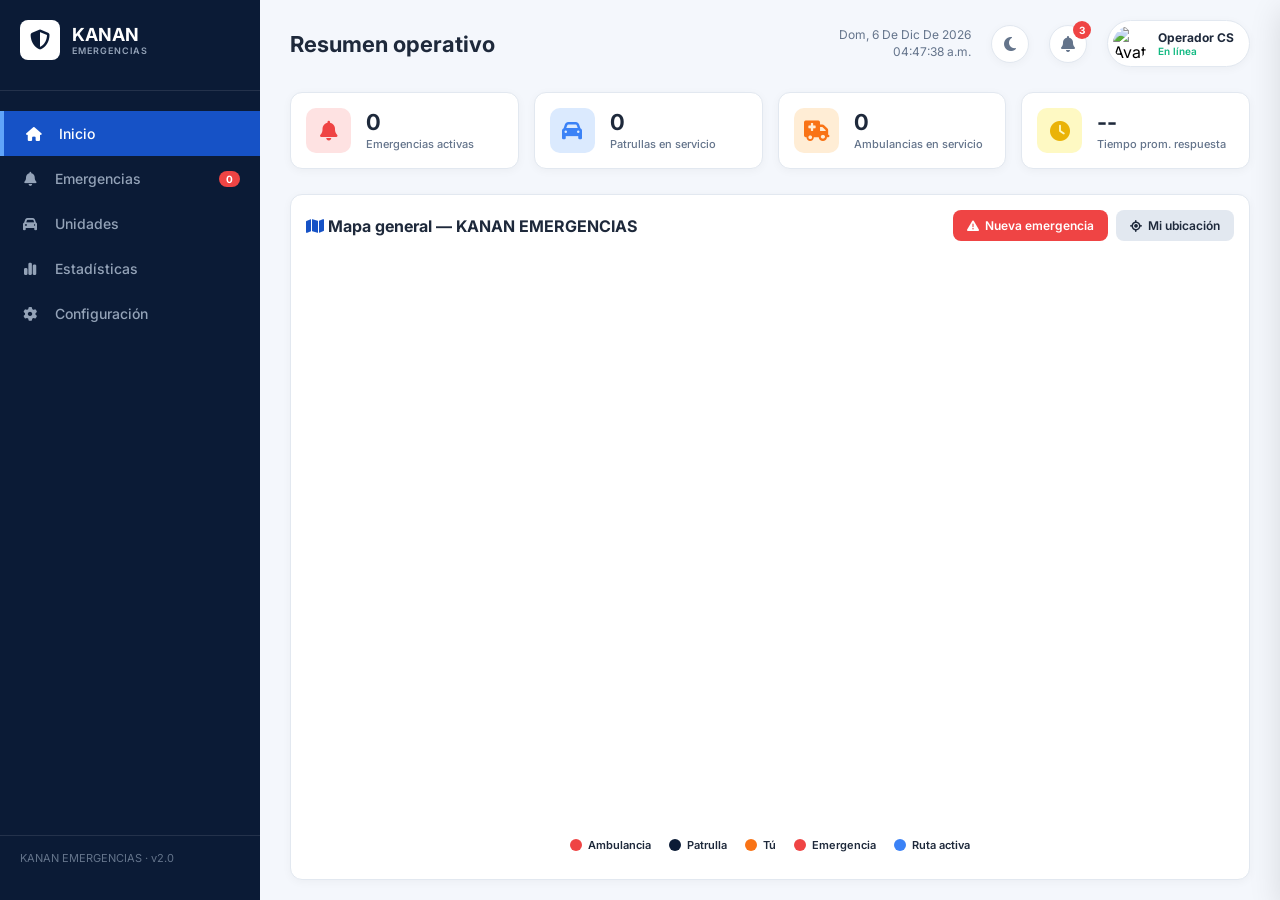
==== admin/index.html @ 8f22b6b5 "update" ====
<!DOCTYPE html>
<html lang="es">
<head>
    <meta charset="UTF-8">
    <meta name="viewport" content="width=device-width, initial-scale=1.0">
    <title>KANAN EMERGENCIAS - Centro de Monitoreo</title>
    
    <link rel="stylesheet" href="https://unpkg.com/leaflet@1.9.4/dist/leaflet.css" />
    <link rel="stylesheet" href="https://cdnjs.cloudflare.com/ajax/libs/font-awesome/6.4.0/css/all.min.css" />
    <link href="https://fonts.googleapis.com/css2?family=Inter:wght@400;500;600;700;800&display=swap" rel="stylesheet">

    <style>
        :root {
            --bg-sidebar: #0B1B36;
            --bg-active: #1652C6;
            --bg-body: #F4F7FC;
            --bg-card: #FFFFFF;
            --bg-input: #FFFFFF;
            --border: #E2E8F0;
            --text-main: #1E293B;
            --text-muted: #64748B;
            --white: #FFFFFF;
            --red: #EF4444;
            --red-light: #FEE2E2;
            --blue: #3B82F6;
            --blue-light: #DBEAFE;
            --orange: #F97316;
            --orange-light: #FFEDD5;
            --yellow: #EAB308;
            --yellow-light: #FEF9C3;
            --green: #10B981;
            --green-light: #D1FAE5;
            --purple: #8B5CF6;
            --purple-light: #EDE9FE;
            --shadow: 0 2px 10px rgba(0,0,0,0.04);
            --shadow-lg: 0 10px 30px rgba(0,0,0,0.12);
        }

        body.dark {
            --bg-sidebar: #060D1F;
            --bg-body: #0F172A;
            --bg-card: #1E293B;
            --bg-input: #0F172A;
            --border: #334155;
            --text-main: #F1F5F9;
            --text-muted: #94A3B8;
            --shadow: 0 2px 10px rgba(0,0,0,0.3);
            --shadow-lg: 0 10px 30px rgba(0,0,0,0.5);
        }

        * { margin: 0; padding: 0; box-sizing: border-box; font-family: 'Inter', sans-serif; }
        body { display: flex; height: 100vh; background-color: var(--bg-body); overflow: hidden; transition: background 0.3s; }

        /* ============ SIDEBAR ============ */
        .sidebar { width: 260px; background-color: var(--bg-sidebar); color: var(--white); display: flex; flex-direction: column; padding: 20px 0; flex-shrink: 0; }
        .logo-container { display: flex; align-items: center; gap: 12px; padding: 0 20px 30px 20px; border-bottom: 1px solid rgba(255,255,255,0.1); }
        .logo-icon { background-color: var(--white); color: var(--bg-sidebar); width: 40px; height: 40px; border-radius: 8px; display: flex; align-items: center; justify-content: center; font-size: 20px; }
        .logo-text h1 { font-size: 18px; font-weight: 700; line-height: 1.2; }
        .logo-text p { font-size: 9px; color: #94A3B8; letter-spacing: 1px; font-weight: 600; }
        .nav-menu { list-style: none; margin-top: 20px; flex-grow: 1; }
        .nav-menu li { padding: 14px 20px; display: flex; align-items: center; gap: 15px; cursor: pointer; color: #94A3B8; font-weight: 500; font-size: 14px; transition: all 0.2s; position: relative; }
        .nav-menu li:hover { background-color: rgba(255,255,255,0.05); color: var(--white); }
        .nav-menu li.active { background-color: var(--bg-active); color: var(--white); border-left: 4px solid #60A5FA; }
        .nav-menu li i { width: 20px; text-align: center; }
        .nav-menu li .nav-badge { margin-left: auto; background: var(--red); color: white; font-size: 10px; font-weight: 700; padding: 2px 7px; border-radius: 10px; }
        .sidebar-footer { padding: 15px 20px; border-top: 1px solid rgba(255,255,255,0.1); font-size: 11px; color: #64748B; }

        /* ============ MAIN ============ */
        .main-content { flex-grow: 1; display: flex; flex-direction: column; padding: 20px 30px; overflow-y: auto; }
        .view { display: none; flex-direction: column; flex-grow: 1; animation: fadeIn 0.3s ease; }
        .view.active { display: flex; }
        @keyframes fadeIn { from { opacity: 0; transform: translateY(8px); } to { opacity: 1; transform: translateY(0); } }

        .header { display: flex; justify-content: space-between; align-items: center; margin-bottom: 25px; }
        .header-title h2 { font-size: 22px; color: var(--text-main); font-weight: 700; }
        .header-info { display: flex; align-items: center; gap: 20px; }
        .date-time { text-align: right; font-size: 12px; color: var(--text-muted); line-height: 1.4; }
        .date-time p:first-child { text-transform: capitalize; }

        .icon-btn { position: relative; width: 38px; height: 38px; background: var(--bg-card); border: 1px solid var(--border); border-radius: 50%; display: flex; align-items: center; justify-content: center; color: var(--text-muted); box-shadow: var(--shadow); cursor: pointer; transition: all 0.2s; }
        .icon-btn:hover { transform: translateY(-2px); color: var(--bg-active); }
        .icon-btn .badge { position: absolute; top: -5px; right: -5px; background: var(--red); color: white; font-size: 10px; font-weight: bold; width: 18px; height: 18px; border-radius: 50%; display: flex; align-items: center; justify-content: center; animation: pulse 2s infinite; }
        @keyframes pulse { 0%,100% { transform: scale(1); } 50% { transform: scale(1.15); } }

        .user-profile { display: flex; align-items: center; gap: 10px; background: var(--bg-card); padding: 5px 15px 5px 5px; border-radius: 30px; box-shadow: var(--shadow); cursor: pointer; border: 1px solid var(--border); }
        .user-profile img { width: 35px; height: 35px; border-radius: 50%; object-fit: cover; }
        .user-info p:first-child { font-size: 12px; font-weight: 700; color: var(--text-main); }
        .user-info p:last-child { font-size: 10px; color: var(--green); font-weight: 600; }

        /* ============ STATS ============ */
        .stats-container { display: grid; grid-template-columns: repeat(4, 1fr); gap: 15px; margin-bottom: 25px; }
        .stat-card { background: var(--bg-card); border: 1px solid var(--border); border-radius: 12px; padding: 15px; display: flex; align-items: center; gap: 15px; box-shadow: var(--shadow); transition: transform 0.2s; }
        .stat-card:hover { transform: translateY(-3px); }
        .stat-icon { width: 45px; height: 45px; border-radius: 10px; display: flex; align-items: center; justify-content: center; font-size: 20px; flex-shrink: 0; }
        .stat-info h3 { font-size: 22px; font-weight: 700; color: var(--text-main); line-height: 1; margin-bottom: 4px; }
        .stat-info p { font-size: 11px; color: var(--text-muted); font-weight: 500; }
        .card-red .stat-icon { background: var(--red-light); color: var(--red); }
        .card-blue .stat-icon { background: var(--blue-light); color: var(--blue); }
        .card-orange .stat-icon { background: var(--orange-light); color: var(--orange); }
        .card-yellow .stat-icon { background: var(--yellow-light); color: var(--yellow); }

        /* ============ MAP ============ */
        .map-section { background: var(--bg-card); border: 1px solid var(--border); border-radius: 12px; padding: 15px; box-shadow: var(--shadow); display: flex; flex-direction: column; flex-grow: 1; min-height: 400px; }
        .map-header { display: flex; justify-content: space-between; align-items: center; margin-bottom: 15px; gap: 10px; flex-wrap: wrap; }
        .map-header h3 { font-size: 16px; color: var(--text-main); }
        .map-actions { display: flex; gap: 8px; flex-wrap: wrap; }

        .btn { background: var(--bg-active); color: white; border: none; padding: 8px 14px; border-radius: 8px; cursor: pointer; font-size: 12px; font-weight: 600; display: inline-flex; align-items: center; gap: 6px; transition: all 0.2s; font-family: inherit; }
        .btn:hover { background: #0F3FA0; transform: translateY(-1px); }
        .btn:disabled { opacity: 0.6; cursor: wait; }
        .btn-danger { background: var(--red); }
        .btn-danger:hover { background: #B91C1C; }
        .btn-secondary { background: var(--border); color: var(--text-main); }
        .btn-secondary:hover { background: #CBD5E1; }
        .btn-success { background: var(--green); }
        .btn-success:hover { background: #059669; }

        #map { width: 100%; height: 100%; border-radius: 8px; flex-grow: 1; z-index: 1; min-height: 350px; }
        
        .map-legend { display: flex; justify-content: center; gap: 18px; margin-top: 12px; flex-wrap: wrap; }
        .legend-item { display: flex; align-items: center; gap: 6px; font-size: 11px; font-weight: 600; color: var(--text-main); }
        .legend-dot { width: 12px; height: 12px; border-radius: 50%; display: inline-block; }

        .custom-marker-wrapper { background: transparent !important; border: none !important; }
        .custom-marker { display: flex; align-items: center; justify-content: center; color: white; font-weight: bold; font-size: 12px; border-radius: 6px; box-shadow: 0 2px 5px rgba(0,0,0,0.3); position: relative; transition: transform 0.15s; }
        .marker-patrol { background-color: var(--bg-sidebar); width: 35px; height: 25px; }
        .marker-ambulance { background-color: var(--red); width: 35px; height: 25px; }
        .marker-location { background-color: var(--orange); width: 30px; height: 30px; border-radius: 50%; border: 2px solid white; font-size: 14px; }
        .marker-emergency { background-color: var(--red); width: 34px; height: 34px; border-radius: 50%; border: 3px solid white; font-size: 14px; animation: emergencyPulse 1.5s infinite; }
        @keyframes emergencyPulse {
            0%,100% { box-shadow: 0 0 0 0 rgba(239,68,68,0.7); }
            50% { box-shadow: 0 0 0 12px rgba(239,68,68,0); }
        }
        .marker-label { position: absolute; bottom: -18px; left: 50%; transform: translateX(-50%); color: white; font-size: 10px; font-weight: 700; white-space: nowrap; text-shadow: 0 1px 3px rgba(0,0,0,0.8); background: rgba(0,0,0,0.5); padding: 1px 5px; border-radius: 3px; pointer-events: none; }

        .units-status { margin-top: 12px; display: flex; gap: 8px; flex-wrap: wrap; }
        .unit-chip { background: var(--bg-body); border: 1px solid var(--border); padding: 5px 10px; border-radius: 20px; font-size: 11px; font-weight: 600; color: var(--text-main); display: flex; align-items: center; gap: 6px; cursor: pointer; transition: all 0.2s; }
        .unit-chip:hover { border-color: var(--bg-active); }
        .unit-chip.active { background: var(--blue-light); border-color: var(--blue); }
        .unit-chip .dot { width: 8px; height: 8px; border-radius: 50%; }
        .unit-chip.patrol .dot { background: var(--bg-sidebar); }
        .unit-chip.ambulance .dot { background: var(--red); }

        /* ============ PANELS ============ */
        .unidades-container { display: flex; flex-direction: column; gap: 18px; flex-grow: 1; }
        .panel-card { background: var(--bg-card); border: 1px solid var(--border); border-radius: 12px; padding: 20px; box-shadow: var(--shadow); }
        .panel-card h3 { font-size: 16px; color: var(--text-main); margin-bottom: 5px; display: flex; align-items: center; gap: 8px; }
        .panel-card .subtitle { font-size: 12px; color: var(--text-muted); margin-bottom: 18px; }

        .form-row { display: flex; gap: 10px; flex-wrap: wrap; align-items: center; }
        .input, .select {
            padding: 10px 14px; border: 1px solid var(--border); border-radius: 8px;
            font-size: 13px; font-family: 'Inter', sans-serif;
            background: var(--bg-input); color: var(--text-main); outline: none; transition: all 0.2s;
        }
        .input:focus, .select:focus { border-color: var(--bg-active); box-shadow: 0 0 0 3px rgba(22,82,198,0.15); }
        .input { min-width: 140px; }

        /* Filters */
        .filters { display: flex; gap: 8px; flex-wrap: wrap; margin-bottom: 15px; }
        .filter-chip { padding: 6px 14px; border-radius: 20px; border: 1px solid var(--border); background: var(--bg-input); color: var(--text-muted); font-size: 12px; font-weight: 600; cursor: pointer; transition: all 0.2s; }
        .filter-chip:hover { border-color: var(--bg-active); color: var(--bg-active); }
        .filter-chip.active { background: var(--bg-active); color: white; border-color: var(--bg-active); }

        /* Units Grid */
        .units-grid { display: grid; grid-template-columns: repeat(auto-fill, minmax(240px, 1fr)); gap: 12px; }
        .unit-card {
            background: var(--bg-body); border: 1px solid var(--border); border-radius: 10px;
            padding: 14px; display: flex; align-items: center; gap: 12px;
            transition: all 0.2s; cursor: pointer;
        }
        .unit-card:hover { border-color: var(--bg-active); transform: translateY(-2px); box-shadow: var(--shadow); }
        .unit-card.temporal { background: var(--yellow-light); border-color: var(--yellow); }
        body.dark .unit-card.temporal { background: rgba(234,179,8,0.15); }
        .unit-card .unit-icon { width: 42px; height: 42px; border-radius: 10px; display: flex; align-items: center; justify-content: center; font-size: 18px; color: white; flex-shrink: 0; }
        .unit-card.patrol .unit-icon { background: var(--bg-sidebar); }
        .unit-card.ambulance .unit-icon { background: var(--red); }
        .unit-card .unit-details { flex-grow: 1; min-width: 0; }
        .unit-card .unit-id { font-size: 14px; font-weight: 700; color: var(--text-main); display: flex; align-items: center; gap: 6px; }
        .unit-card .badge-temp { background: var(--orange); color: white; font-size: 9px; padding: 1px 6px; border-radius: 8px; font-weight: 700; text-transform: uppercase; }
        .unit-card .unit-status { font-size: 11px; color: var(--text-muted); margin-top: 2px; display: flex; align-items: center; gap: 5px; }
        .status-dot { width: 7px; height: 7px; border-radius: 50%; display: inline-block; }
        .status-dot.en_camino { background: var(--blue); animation: pulse 1.5s infinite; }
        .status-dot.llegado { background: var(--green); }
        .status-dot.buscando { background: var(--yellow); }
        .status-dot.error { background: var(--red); }
        .status-dot.asignado { background: var(--purple); animation: pulse 1.5s infinite; }

        .unit-card .btn-delete { background: none; border: none; color: var(--red); cursor: pointer; font-size: 14px; padding: 6px; border-radius: 6px; }
        .unit-card .btn-delete:hover { background: var(--red-light); }

        /* Emergencies */
        .emergency-grid { display: grid; grid-template-columns: repeat(auto-fill, minmax(300px, 1fr)); gap: 12px; }
        .emergency-card {
            background: var(--bg-body); border: 1px solid var(--border); border-left: 4px solid var(--red);
            border-radius: 10px; padding: 15px; transition: all 0.2s;
        }
        .emergency-card.pendiente { border-left-color: var(--yellow); }
        .emergency-card.en_atencion { border-left-color: var(--blue); }
        .emergency-card.resuelta { border-left-color: var(--green); opacity: 0.7; }
        .emergency-card:hover { transform: translateX(3px); box-shadow: var(--shadow); }
        .emergency-header { display: flex; justify-content: space-between; align-items: flex-start; margin-bottom: 10px; }
        .emergency-title { font-size: 14px; font-weight: 700; color: var(--text-main); display: flex; align-items: center; gap: 6px; }
        .emergency-priority { font-size: 10px; padding: 2px 8px; border-radius: 10px; font-weight: 700; text-transform: uppercase; }
        .priority-alta { background: var(--red-light); color: var(--red); }
        .priority-media { background: var(--orange-light); color: var(--orange); }
        .priority-baja { background: var(--green-light); color: var(--green); }
        .emergency-meta { font-size: 11px; color: var(--text-muted); display: flex; flex-direction: column; gap: 4px; }
        .emergency-meta i { width: 14px; }
        .emergency-actions { display: flex; gap: 6px; margin-top: 10px; }
        .emergency-actions .btn { padding: 5px 10px; font-size: 11px; }

        /* Charts */
        .charts-grid { display: grid; grid-template-columns: repeat(auto-fit, minmax(320px, 1fr)); gap: 18px; }
        .chart-card { background: var(--bg-card); border: 1px solid var(--border); border-radius: 12px; padding: 20px; box-shadow: var(--shadow); }
        .chart-card h3 { font-size: 14px; color: var(--text-main); margin-bottom: 15px; display: flex; align-items: center; gap: 8px; }
        .chart-card canvas { max-height: 260px; }

        /* Modal */
        .modal-overlay {
            position: fixed; inset: 0; background: rgba(0,0,0,0.6); backdrop-filter: blur(4px);
            display: none; align-items: center; justify-content: center; z-index: 9999;
            animation: fadeIn 0.2s ease;
        }
        .modal-overlay.active { display: flex; }
        .modal {
            background: var(--bg-card); border-radius: 16px; padding: 25px; width: 440px; max-width: 90vw;
            box-shadow: var(--shadow-lg); border: 1px solid var(--border);
            animation: slideUp 0.3s ease;
        }
        @keyframes slideUp { from { opacity: 0; transform: translateY(20px); } to { opacity: 1; transform: translateY(0); } }
        .modal h3 { font-size: 18px; color: var(--text-main); margin-bottom: 5px; }
        .modal .subtitle { font-size: 12px; color: var(--text-muted); margin-bottom: 18px; }
        .modal-field { margin-bottom: 14px; }
        .modal-field label { display: block; font-size: 12px; font-weight: 600; color: var(--text-main); margin-bottom: 6px; }
        .modal-field .input, .modal-field .select { width: 100%; }
        .modal-actions { display: flex; gap: 10px; justify-content: flex-end; margin-top: 20px; }

        /* Side Detail Panel */
        .detail-panel {
            position: fixed; top: 0; right: 0; bottom: 0; width: 360px;
            background: var(--bg-card); border-left: 1px solid var(--border);
            box-shadow: var(--shadow-lg); z-index: 9998;
            transform: translateX(100%); transition: transform 0.3s ease;
            display: flex; flex-direction: column;
        }
        .detail-panel.active { transform: translateX(0); }
        .detail-header { padding: 20px; border-bottom: 1px solid var(--border); display: flex; justify-content: space-between; align-items: center; }
        .detail-header h3 { font-size: 16px; color: var(--text-main); }
        .detail-close { background: none; border: none; font-size: 20px; cursor: pointer; color: var(--text-muted); padding: 5px; border-radius: 6px; }
        .detail-close:hover { background: var(--bg-body); }
        .detail-body { padding: 20px; overflow-y: auto; flex-grow: 1; }
        .detail-row { display: flex; justify-content: space-between; padding: 12px 0; border-bottom: 1px solid var(--border); font-size: 13px; }
        .detail-row .label { color: var(--text-muted); font-weight: 500; }
        .detail-row .value { color: var(--text-main); font-weight: 700; }

        /* Toasts */
        .toast-container { position: fixed; top: 20px; right: 20px; z-index: 10000; display: flex; flex-direction: column; gap: 10px; }
        .toast {
            background: var(--bg-card); border: 1px solid var(--border); border-left: 4px solid var(--blue);
            border-radius: 10px; padding: 14px 18px; box-shadow: var(--shadow-lg);
            min-width: 280px; display: flex; align-items: center; gap: 12px;
            animation: slideInRight 0.3s ease;
        }
        @keyframes slideInRight { from { opacity: 0; transform: translateX(50px); } to { opacity: 1; transform: translateX(0); } }
        .toast.success { border-left-color: var(--green); }
        .toast.error { border-left-color: var(--red); }
        .toast.warning { border-left-color: var(--orange); }
        .toast i { font-size: 18px; }
        .toast.success i { color: var(--green); }
        .toast.error i { color: var(--red); }
        .toast.warning i { color: var(--orange); }
        .toast.info i { color: var(--blue); }
        .toast-content { flex-grow: 1; }
        .toast-title { font-size: 13px; font-weight: 700; color: var(--text-main); }
        .toast-msg { font-size: 11px; color: var(--text-muted); margin-top: 2px; }

        .empty-state { text-align: center; padding: 30px; color: var(--text-muted); font-size: 13px; }
        .empty-state i { font-size: 32px; margin-bottom: 10px; opacity: 0.5; display: block; }

        /* Scrollbar */
        ::-webkit-scrollbar { width: 8px; height: 8px; }
        ::-webkit-scrollbar-track { background: transparent; }
        ::-webkit-scrollbar-thumb { background: var(--border); border-radius: 4px; }
        ::-webkit-scrollbar-thumb:hover { background: var(--text-muted); }

        /* Responsive */
        @media (max-width: 900px) {
            .stats-container { grid-template-columns: repeat(2, 1fr); }
            .sidebar { width: 70px; }
            .logo-text, .nav-menu li span, .sidebar-footer { display: none; }
            .nav-menu li { justify-content: center; padding: 14px; }
            .detail-panel { width: 100%; }
        }
    </style>
</head>
<body>

    <aside class="sidebar">
        <div class="logo-container">
            <div class="logo-icon"><i class="fa-solid fa-shield-halved"></i></div>
            <div class="logo-text">
                <h1>KANAN</h1>
                <p>EMERGENCIAS</p>
            </div>
        </div>
        <ul class="nav-menu">
            <li class="active" data-view="inicio"><i class="fa-solid fa-house"></i> <span>Inicio</span></li>
            <li data-view="emergencias"><i class="fa-solid fa-bell"></i> <span>Emergencias</span><span class="nav-badge" id="navEmergenciasBadge">0</span></li>
            <li data-view="unidades"><i class="fa-solid fa-car"></i> <span>Unidades</span></li>
            <li data-view="reportes"><i class="fa-solid fa-chart-simple"></i> <span>Estadísticas</span></li>
            <li data-view="configuracion"><i class="fa-solid fa-gear"></i> <span>Configuración</span></li>
        </ul>
        <div class="sidebar-footer">
            <p>KANAN EMERGENCIAS · v2.0</p>
        </div>
    </aside>

    <main class="main-content">
        <header class="header">
            <div class="header-title"><h2 id="view-title">Resumen operativo</h2></div>
            <div class="header-info">
                <div class="date-time">
                    <p id="fecha-actual">Cargando...</p>
                    <p id="hora-actual">Cargando...</p>
                </div>
                <div class="icon-btn" id="btnTheme" title="Modo oscuro">
                    <i class="fa-solid fa-moon"></i>
                </div>
                <div class="icon-btn" id="btnNotifications" title="Notificaciones">
                    <i class="fa-solid fa-bell"></i>
                    <span class="badge" id="notifBadge">3</span>
                </div>
                <div class="user-profile">
                    <img src="https://i.pravatar.cc/150?img=11" alt="Avatar">
                    <div class="user-info">
                        <p>Operador CS</p>
                        <p>En línea</p>
                    </div>
                </div>
            </div>
        </header>

        <!-- ============ VISTA INICIO ============ -->
        <div class="view active" id="view-inicio">
            <section class="stats-container">
                <div class="stat-card card-red">
                    <div class="stat-icon"><i class="fa-solid fa-bell"></i></div>
                    <div class="stat-info"><h3 id="stat-emergencias">0</h3><p>Emergencias activas</p></div>
                </div>
                <div class="stat-card card-blue">
                    <div class="stat-icon"><i class="fa-solid fa-car"></i></div>
                    <div class="stat-info"><h3 id="stat-patrullas">0</h3><p>Patrullas en servicio</p></div>
                </div>
                <div class="stat-card card-orange">
                    <div class="stat-icon"><i class="fa-solid fa-truck-medical"></i></div>
                    <div class="stat-info"><h3 id="stat-ambulancias">0</h3><p>Ambulancias en servicio</p></div>
                </div>
                <div class="stat-card card-yellow">
                    <div class="stat-icon"><i class="fa-solid fa-clock"></i></div>
                    <div class="stat-info"><h3 id="stat-tiempo">--</h3><p>Tiempo prom. respuesta</p></div>
                </div>
            </section>

            <section class="map-section">
                <div class="map-header">
                    <h3><i class="fa-solid fa-map" style="color: var(--bg-active);"></i> Mapa general — KANAN EMERGENCIAS</h3>
                    <div class="map-actions">
                        <button class="btn btn-danger" id="btnNuevaEmergencia">
                            <i class="fa-solid fa-triangle-exclamation"></i> Nueva emergencia
                        </button>
                        <button class="btn btn-secondary" id="btnUbicacion">
                            <i class="fa-solid fa-location-crosshairs"></i> Mi ubicación
                        </button>
                    </div>
                </div>

                <div id="map"></div>
                
                <div class="map-legend">
                    <div class="legend-item"><span class="legend-dot" style="background: var(--red);"></span> Ambulancia</div>
                    <div class="legend-item"><span class="legend-dot" style="background: var(--bg-sidebar);"></span> Patrulla</div>
                    <div class="legend-item"><span class="legend-dot" style="background: var(--orange);"></span> Tú</div>
                    <div class="legend-item"><span class="legend-dot" style="background: var(--red); animation: pulse 1.5s infinite;"></span> Emergencia</div>
                    <div class="legend-item"><span class="legend-dot" style="background: var(--blue);"></span> Ruta activa</div>
                </div>

                <div class="units-status" id="unitsStatus"></div>
            </section>
        </div>

        <!-- ============ VISTA EMERGENCIAS ============ -->
        <div class="view" id="view-emergencias">
            <div class="panel-card" style="margin-bottom: 18px;">
                <h3><i class="fa-solid fa-plus-circle" style="color: var(--red);"></i> Registrar emergencia</h3>
                <p class="subtitle">Crea una emergencia y el sistema asignará la unidad más cercana automáticamente.</p>
                <div class="form-row">
                    <select class="select" id="tipoEmergencia">
                        <option value="robo">🚨 Robo</option>
                        <option value="accidente">🚗 Accidente</option>
                        <option value="incendio">🔥 Incendio</option>
                        <option value="violencia">⚠️ Violencia</option>
                        <option value="medica">🏥 Emergencia médica</option>
                    </select>
                    <select class="select" id="prioridadEmergencia">
                        <option value="alta">🔴 Prioridad alta</option>
                        <option value="media">🟠 Prioridad media</option>
                        <option value="baja">🟢 Prioridad baja</option>
                    </select>
                    <input type="text" class="input" id="direccionEmergencia" placeholder="Dirección (opcional)" maxlength="60">
                    <button class="btn btn-danger" id="btnCrearEmergencia">
                        <i class="fa-solid fa-bullhorn"></i> Crear emergencia
                    </button>
                </div>
            </div>

            <div class="panel-card" style="flex-grow: 1;">
                <h3><i class="fa-solid fa-list" style="color: var(--red);"></i> Emergencias registradas</h3>
                <p class="subtitle" id="emergenciasCount">Cargando...</p>
                <div class="filters" id="emergenciasFilters">
                    <div class="filter-chip active" data-filter="todas">Todas</div>
                    <div class="filter-chip" data-filter="pendiente">Pendientes</div>
                    <div class="filter-chip" data-filter="en_atencion">En atención</div>
                    <div class="filter-chip" data-filter="resuelta">Resueltas</div>
                </div>
                <div class="emergency-grid" id="emergencyGrid"></div>
            </div>
        </div>

        <!-- ============ VISTA UNIDADES ============ -->
        <div class="view" id="view-unidades">
            <div class="unidades-container">
                <div class="panel-card">
                    <h3><i class="fa-solid fa-plus-circle" style="color: var(--bg-active);"></i> Agregar unidad temporal</h3>
                    <p class="subtitle">Las unidades temporales se eliminan automáticamente al recargar la página.</p>
                    <div class="form-row">
                        <select class="select" id="tipoUnidadTemporal">
                            <option value="patrol">🚔 Patrulla</option>
                            <option value="ambulance">🚑 Ambulancia</option>
                        </select>
                        <input type="text" class="input" id="idUnidadTemporal" placeholder="ID (ej: P-04)" maxlength="8">
                        <button class="btn" id="btnAgregarUnidad">
                            <i class="fa-solid fa-plus"></i> Agregar
                        </button>
                        <button class="btn btn-secondary" id="btnLimpiarTemporales">
                            <i class="fa-solid fa-trash"></i> Limpiar temporales
                        </button>
                    </div>
                </div>

                <div class="panel-card" style="flex-grow: 1;">
                    <h3><i class="fa-solid fa-list" style="color: var(--bg-active);"></i> Unidades activas</h3>
                    <p class="subtitle" id="unidadesCount">Cargando...</p>
                    <div class="filters" id="unidadesFilters">
                        <div class="filter-chip active" data-filter="todas">Todas</div>
                        <div class="filter-chip" data-filter="patrol">Patrullas</div>
                        <div class="filter-chip" data-filter="ambulance">Ambulancias</div>
                        <div class="filter-chip" data-filter="temporal">Temporales</div>
                    </div>
                    <div class="units-grid" id="unitsGrid"></div>
                </div>
            </div>
        </div>

        <!-- ============ VISTA REPORTES ============ -->
        <div class="view" id="view-reportes">
            <div class="stats-container" style="margin-bottom: 20px;">
                <div class="stat-card card-red">
                    <div class="stat-icon"><i class="fa-solid fa-bullhorn"></i></div>
                    <div class="stat-info"><h3 id="repTotal">0</h3><p>Total emergencias</p></div>
                </div>
                <div class="stat-card card-blue">
                    <div class="stat-icon"><i class="fa-solid fa-check"></i></div>
                    <div class="stat-info"><h3 id="repResueltas">0</h3><p>Resueltas</p></div>
                </div>
                <div class="stat-card card-orange">
                    <div class="stat-icon"><i class="fa-solid fa-stopwatch"></i></div>
                    <div class="stat-info"><h3 id="repTiempo">--</h3><p>Tiempo prom. (min)</p></div>
                </div>
                <div class="stat-card card-yellow">
                    <div class="stat-icon"><i class="fa-solid fa-percent"></i></div>
                    <div class="stat-info"><h3 id="repEfectividad">0%</h3><p>Efectividad</p></div>
                </div>
            </div>
            <div class="charts-grid">
                <div class="chart-card">
                    <h3><i class="fa-solid fa-chart-pie" style="color: var(--red);"></i> Emergencias por tipo</h3>
                    <canvas id="chartTipos"></canvas>
                </div>
                <div class="chart-card">
                    <h3><i class="fa-solid fa-chart-bar" style="color: var(--blue);"></i> Emergencias por prioridad</h3>
                    <canvas id="chartPrioridad"></canvas>
                </div>
                <div class="chart-card">
                    <h3><i class="fa-solid fa-chart-line" style="color: var(--green);"></i> Actividad por hora</h3>
                    <canvas id="chartHoras"></canvas>
                </div>
                <div class="chart-card">
                    <h3><i class="fa-solid fa-chart-area" style="color: var(--purple);"></i> Estado de unidades</h3>
                    <canvas id="chartEstados"></canvas>
                </div>
            </div>
        </div>

        <!-- ============ VISTA CONFIGURACIÓN ============ -->
        <div class="view" id="view-configuracion">
            <div class="panel-card">
                <h3><i class="fa-solid fa-sliders" style="color: var(--bg-active);"></i> Ajustes de simulación</h3>
                <p class="subtitle">Personaliza el comportamiento del simulacro de KANAN EMERGENCIAS.</p>
                <div class="detail-row">
                    <span class="label">Velocidad de simulación</span>
                    <input type="range" id="velocidadSim" min="1" max="5" value="1" style="width: 200px;">
                </div>
                <div class="detail-row">
                    <span class="label">Auto-asignar emergencias</span>
                    <input type="checkbox" id="autoAsignar" checked style="width: 20px; height: 20px;">
                </div>
                <div class="detail-row">
                    <span class="label">Notificaciones del sistema</span>
                    <input type="checkbox" id="notificaciones" checked style="width: 20px; height: 20px;">
                </div>
                <div class="detail-row">
                    <span class="label">Modo oscuro</span>
                    <input type="checkbox" id="darkToggle" style="width: 20px; height: 20px;">
                </div>
            </div>
        </div>

    </main>

    <!-- Detail Panel -->
    <aside class="detail-panel" id="detailPanel">
        <div class="detail-header">
            <h3 id="detailTitle">Detalles</h3>
            <button class="detail-close" id="detailClose"><i class="fa-solid fa-xmark"></i></button>
        </div>
        <div class="detail-body" id="detailBody"></div>
    </aside>

    <!-- Modal -->
    <div class="modal-overlay" id="modalOverlay">
        <div class="modal" id="modalContent"></div>
    </div>

    <!-- Toasts -->
    <div class="toast-container" id="toastContainer"></div>

    <script src="https://unpkg.com/leaflet@1.9.4/dist/leaflet.js"></script>
    <script src="https://cdn.jsdelivr.net/npm/chart.js"></script>
    
    <script>
        // ==========================================
        // TOASTS
        // ==========================================
        function toast(title, msg = '', type = 'info') {
            if (!document.getElementById('notificaciones')?.checked) return;
            const icons = { success: 'fa-circle-check', error: 'fa-circle-xmark', warning: 'fa-triangle-exclamation', info: 'fa-circle-info' };
            const el = document.createElement('div');
            el.className = 'toast ' + type;
            el.innerHTML = `<i class="fa-solid ${icons[type]}"></i>
                <div class="toast-content">
                    <div class="toast-title">${title}</div>
                    ${msg ? `<div class="toast-msg">${msg}</div>` : ''}
                </div>`;
            document.getElementById('toastContainer').appendChild(el);
            setTimeout(() => {
                el.style.opacity = '0';
                el.style.transform = 'translateX(50px)';
                el.style.transition = 'all 0.3s';
                setTimeout(() => el.remove(), 300);
            }, 3500);
        }

        // ==========================================
        // RELOJ
        // ==========================================
        function actualizarReloj() {
            const ahora = new Date();
            document.getElementById('fecha-actual').textContent =
                ahora.toLocaleDateString('es-MX', { weekday: 'short', day: 'numeric', month: 'short', year: 'numeric' });
            document.getElementById('hora-actual').textContent =
                ahora.toLocaleTimeString('es-MX', { hour: '2-digit', minute: '2-digit', second: '2-digit', hour12: true });
        }
        actualizarReloj();
        setInterval(actualizarReloj, 1000);

        // ==========================================
        // MODO OSCURO
        // ==========================================
        const btnTheme = document.getElementById('btnTheme');
        const darkToggle = document.getElementById('darkToggle');
        function setTheme(dark) {
            document.body.classList.toggle('dark', dark);
            btnTheme.innerHTML = dark ? '<i class="fa-solid fa-sun"></i>' : '<i class="fa-solid fa-moon"></i>';
            if (darkToggle) darkToggle.checked = dark;
            localStorage.setItem('kanan-dark', dark ? '1' : '0');
        }
        btnTheme.addEventListener('click', () => setTheme(!document.body.classList.contains('dark')));
        if (darkToggle) darkToggle.addEventListener('change', (e) => setTheme(e.target.checked));
        if (localStorage.getItem('kanan-dark') === '1') setTheme(true);

        // ==========================================
        // MAPA
        // ==========================================
        const map = L.map('map', { zoomControl: false }).setView([20.9754, -89.6169], 14);
        L.control.zoom({ position: 'bottomright' }).addTo(map);
        L.control.scale({ position: 'bottomleft', imperial: false }).addTo(map);

        L.tileLayer('https://{s}.google.com/vt/lyrs=m&x={x}&y={y}&z={z}', {
            maxZoom: 20,
            subdomains: ['mt0','mt1','mt2','mt3'],
            attribution: '&copy; Google Maps'
        }).addTo(map);

        // ==========================================
        // ICONOS
        // ==========================================
        function createCustomIcon(className, label, iconHtml = '', rotatable = false) {
            return L.divIcon({
                className: 'custom-marker-wrapper',
                html: `<div class="custom-marker ${className}">
                            ${iconHtml}
                            <div class="marker-label">${label}</div>
                       </div>`,
                iconSize: [35, 25],
                iconAnchor: [17, 12]
            });
        }

        // ==========================================
        // GEOLOCALIZACIÓN
        // ==========================================
        let marcadorUsuario = null;
        let circuloUsuario = null;
        let centroSimulacion = L.latLng(20.9754, -89.6169);
        let ubicacionObtenida = false;

        function activarGeolocalizacion(auto = false) {
            if (ubicacionObtenida && !auto) {
                map.flyTo(centroSimulacion, 16);
                return;
            }
            const btn = document.getElementById('btnUbicacion');
            btn.disabled = true;
            btn.innerHTML = '<i class="fa-solid fa-spinner fa-spin"></i> Buscando...';

            const onFound = (e) => {
                if (marcadorUsuario) map.removeLayer(marcadorUsuario);
                if (circuloUsuario) map.removeLayer(circuloUsuario);

                circuloUsuario = L.circle(e.latlng, {
                    radius: e.accuracy / 2, color: '#3B82F6',
                    fillColor: '#DBEAFE', fillOpacity: 0.25, weight: 1
                }).addTo(map);

                marcadorUsuario = L.marker(e.latlng, {
                    icon: createCustomIcon('marker-location', 'Tú', '<i class="fa-solid fa-location-crosshairs"></i>')
                }).addTo(map).bindPopup(`<b>Tu ubicación</b><br>Precisión: ±${Math.round(e.accuracy)} m`);

                centroSimulacion = e.latlng;
                ubicacionObtenida = true;
                iniciarSimulacion(e.latlng);
                btn.disabled = false;
                btn.innerHTML = '<i class="fa-solid fa-location-crosshairs"></i> Mi ubicación';
                map.off('locationfound', onFound);
            };

            const onError = () => {
                btn.disabled = false;
                btn.innerHTML = '<i class="fa-solid fa-location-crosshairs"></i> Mi ubicación';
                centroSimulacion = L.latLng(20.9754, -89.6169);
                map.setView(centroSimulacion, 15);
                if (marcadorUsuario) map.removeLayer(marcadorUsuario);
                marcadorUsuario = L.marker(centroSimulacion, {
                    icon: createCustomIcon('marker-location', 'Tú (aprox)', '<i class="fa-solid fa-location-crosshairs"></i>')
                }).addTo(map).bindPopup('Ubicación aproximada');
                ubicacionObtenida = true;
                iniciarSimulacion(centroSimulacion);
                if (!auto) toast('Ubicación no disponible', 'Usando ubicación por defecto', 'warning');
                map.off('locationerror', onError);
            };

            map.once('locationfound', onFound);
            map.once('locationerror', onError);
            map.locate({ setView: true, maxZoom: 16, enableHighAccuracy: true, timeout: 10000 });
        }
        document.getElementById('btnUbicacion').addEventListener('click', () => activarGeolocalizacion(false));

        // ==========================================
        // UTILIDADES GEO
        // ==========================================
        function randomPointAround(center, minKm, maxKm) {
            const r = (minKm + Math.random() * (maxKm - minKm)) / 111;
            const theta = Math.random() * 2 * Math.PI;
            return L.latLng(
                center.lat + r * Math.cos(theta),
                center.lng + r * Math.sin(theta) / Math.cos(center.lat * Math.PI / 180)
            );
        }

        function decodePolyline(str, precision = 5) {
            let index = 0, lat = 0, lng = 0, coordinates = [];
            const factor = Math.pow(10, precision);
            while (index < str.length) {
                let b, shift = 0, result = 0;
                do { b = str.charCodeAt(index++) - 63; result |= (b & 0x1f) << shift; shift += 5; } while (b >= 0x20);
                const dlat = ((result & 1) ? ~(result >> 1) : (result >> 1));
                lat += dlat;
                shift = 0; result = 0;
                do { b = str.charCodeAt(index++) - 63; result |= (b & 0x1f) << shift; shift += 5; } while (b >= 0x20);
                const dlng = ((result & 1) ? ~(result >> 1) : (result >> 1));
                lng += dlng;
                coordinates.push([lat / factor, lng / factor]);
            }
            return coordinates;
        }

        // ==========================================
        // RUTEO OSRM
        // ==========================================
        async function obtenerRuta(origen, destino) {
            const url = `https://router.project-osrm.org/route/v1/driving/${origen.lng},${origen.lat};${destino.lng},${destino.lat}?overview=full&geometries=polyline`;
            try {
                const res = await fetch(url);
                const data = await res.json();
                if (!data.routes || data.routes.length === 0) return null;
                const route = data.routes[0];
                const coords = decodePolyline(route.geometry, 5);
                return {
                    coords: coords.map(c => L.latLng(c[0], c[1])),
                    distance: route.distance,
                    duration: route.duration
                };
            } catch (err) {
                console.warn('Error OSRM:', err);
                return null;
            }
        }

        // ==========================================
        // SIMULACIÓN
        // ==========================================
        const UNIDADES_DEFAULT = [
            { id: 'P-01', tipo: 'patrol' },
            { id: 'P-02', tipo: 'patrol' },
            { id: 'P-03', tipo: 'patrol' },
            { id: 'A-01', tipo: 'ambulance' },
            { id: 'A-02', tipo: 'ambulance' }
        ];

        let UNIDADES_TEMPORALES = [];
        let UNIDADES = [...UNIDADES_DEFAULT];
        const estadoUnidades = {};
        const emergencias = [];
        let filtroUnidades = 'todas';
        let filtroEmergencias = 'todas';
        let velocidadSim = 1;
        let autoAsignar = true;

        function iniciarSimulacion(centro) {
            Object.values(estadoUnidades).forEach(u => {
                if (u.marker) map.removeLayer(u.marker);
                if (u.polyline) map.removeLayer(u.polyline);
            });
            Object.keys(estadoUnidades).forEach(k => delete estadoUnidades[k]);

            UNIDADES = [...UNIDADES_DEFAULT, ...UNIDADES_TEMPORALES];

            UNIDADES.forEach((u) => {
                const inicio = randomPointAround(centro, 0.3, 0.9);
                const iconFA = u.tipo === 'patrol' ? 'fa-car' : 'fa-truck-medical';
                const marker = L.marker(inicio, {
                    icon: createCustomIcon(
                        u.tipo === 'patrol' ? 'marker-patrol' : 'marker-ambulance',
                        u.id, `<i class="fa-solid ${iconFA}" style="font-size:12px;"></i>`
                    )
                }).addTo(map);

                marker.on('click', () => mostrarDetalleUnidad(u.id));

                estadoUnidades[u.id] = {
                    info: u, marker, ruta: null, indice: 0, polyline: null,
                    estado: 'buscando',
                    velocidad: u.tipo === 'patrol' ? 1 : 1.2,
                    temporal: u.temporal || false,
                    destino: null,
                    distancia: 0,
                    duracion: 0,
                    emergenciaAsignada: null,
                    tiempoLlegada: null
                };
            });

            actualizarPanelUnidades();
            actualizarGridUnidades();
            UNIDADES.forEach(u => asignarNuevaRuta(u.id, centro));
            
            if (window._animInterval) clearInterval(window._animInterval);
            if (window._reasignInterval) clearInterval(window._reasignInterval);
            
            window._animInterval = setInterval(animarUnidades, 200);
            window._reasignInterval = setInterval(() => {
                UNIDADES.forEach(u => {
                    const est = estadoUnidades[u.id];
                    if (est && est.estado === 'llegado' && !est.emergenciaAsignada) {
                        asignarNuevaRuta(u.id, centroSimulacion);
                    }
                });
            }, 15000);
        }

        async function asignarNuevaRuta(id, centro, destinoFijo = null) {
            const est = estadoUnidades[id];
            if (!est) return;
            est.estado = 'buscando';
            actualizarGridUnidades();

            const origen = est.marker.getLatLng();
            const destino = destinoFijo || randomPointAround(centro, 0.5, 1.5);

            const ruta = await obtenerRuta(origen, destino);
            if (!ruta) {
                est.estado = 'error';
                actualizarGridUnidades();
                return;
            }

            if (est.polyline) map.removeLayer(est.polyline);
            est.polyline = L.polyline(ruta.coords, {
                color: est.info.tipo === 'patrol' ? '#1652C6' : '#EF4444',
                weight: 3, opacity: 0.6, dashArray: '5,8'
            }).addTo(map);

            est.ruta = ruta.coords;
            est.indice = 0;
            est.estado = est.emergenciaAsignada ? 'asignado' : 'en_camino';
            est.destino = destino;
            est.distancia = ruta.distance;
            est.duracion = ruta.duration;
            est.tiempoLlegada = Date.now() + (ruta.duration * 1000 / velocidadSim);
            actualizarPanelUnidades();
            actualizarGridUnidades();
        }

        function animarUnidades() {
            Object.values(estadoUnidades).forEach(est => {
                if ((est.estado !== 'en_camino' && est.estado !== 'asignado') || !est.ruta) return;

                const objetivo = est.ruta[est.indice + 1];
                if (!objetivo) {
                    const estabaAsignada = est.emergenciaAsignada;
                    est.estado = 'llegado';
                    if (est.polyline) { map.removeLayer(est.polyline); est.polyline = null; }
                    
                    if (estabaAsignada) {
                        const emerg = emergencias.find(e => e.id === estabaAsignada);
                        if (emerg && emerg.estado !== 'resuelta') {
                            emerg.estado = 'en_atencion';
                            toast('Unidad en el lugar', `${est.info.id} llegó a ${emerg.titulo}`, 'success');
                            actualizarGridEmergencias();
                            setTimeout(() => resolverEmergencia(emerg.id), 8000);
                        }
                        est.emergenciaAsignada = null;
                    }
                    
                    actualizarPanelUnidades();
                    actualizarGridUnidades();
                    return;
                }

                const actual = est.marker.getLatLng();
                const dLat = objetivo.lat - actual.lat;
                const dLng = objetivo.lng - actual.lng;
                const dist = Math.sqrt(dLat * dLat + dLng * dLng);
                const angulo = Math.atan2(dLng, dLat) * 180 / Math.PI;

                if (dist < 0.00008) {
                    est.indice++;
                } else {
                    const paso = Math.min(est.velocidad * velocidadSim * 0.00008, dist);
                    const nuevo = L.latLng(
                        actual.lat + (dLat / dist) * paso,
                        actual.lng + (dLng / dist) * paso
                    );
                    est.marker.setLatLng(nuevo);
                    const inner = est.marker.getElement()?.querySelector('.custom-marker');
                    if (inner) {
                        const icon = inner.querySelector('i');
                        if (icon) icon.style.transform = `rotate(${angulo - 90}deg)`;
                    }
                }
            });
        }

        // ==========================================
        // EMERGENCIAS
        // ==========================================
        const TIPOS_EMERGENCIA = {
            robo: { titulo: 'Robo', icono: 'fa-mask', unidad: 'patrol' },
            accidente: { titulo: 'Accidente', icono: 'fa-car-burst', unidad: 'ambulance' },
            incendio: { titulo: 'Incendio', icono: 'fa-fire', unidad: 'ambulance' },
            violencia: { titulo: 'Violencia', icono: 'fa-hand-fist', unidad: 'patrol' },
            medica: { titulo: 'Emergencia médica', icono: 'fa-heart-pulse', unidad: 'ambulance' }
        };

        let emergenciaIdCounter = 0;

        function crearEmergencia(tipo, prioridad, direccion = '', posicion = null) {
            const pos = posicion || randomPointAround(centroSimulacion, 0.4, 1.4);
            const id = 'E-' + String(++emergenciaIdCounter).padStart(3, '0');
            const tipoInfo = TIPOS_EMERGENCIA[tipo];
            
            const emergencia = {
                id, tipo, prioridad,
                titulo: tipoInfo.titulo,
                direccion: direccion || `Zona ${Math.floor(Math.random()*99+1)}`,
                posicion: pos,
                estado: 'pendiente',
                unidadAsignada: null,
                creada: new Date(),
                resuelta: null,
                tiempoRespuesta: null
            };

            emergencia.marker = L.marker(pos, {
                icon: createCustomIcon('marker-emergency', id, `<i class="fa-solid ${tipoInfo.icono}"></i>`)
            }).addTo(map).bindPopup(`
                <b>${tipoInfo.titulo}</b><br>
                ${emergencia.direccion}<br>
                Prioridad: ${prioridad.toUpperCase()}
            `);

            emergencias.unshift(emergencia);
            toast(`Nueva emergencia: ${tipoInfo.titulo}`, `${emergencia.direccion} · ${id}`, 'error');
            actualizarTodo();
            
            if (autoAsignar) {
                setTimeout(() => asignarUnidadAEmergencia(id), 500);
            }
            return emergencia;
        }

        function asignarUnidadAEmergencia(emergenciaId) {
            const emerg = emergencias.find(e => e.id === emergenciaId);
            if (!emerg || emerg.unidadAsignada) return;

            const tipoRequerido = TIPOS_EMERGENCIA[emerg.tipo].unidad;
            const candidatas = Object.values(estadoUnidades)
                .filter(e => e.info.tipo === tipoRequerido && !e.emergenciaAsignada && e.estado !== 'error')
                .map(e => ({
                    est: e,
                    dist: e.marker.getLatLng().distanceTo(emerg.posicion)
                }))
                .sort((a, b) => a.dist - b.dist);

            if (candidatas.length === 0) {
                toast('Sin unidades disponibles', `No hay ${tipoRequerido === 'patrol' ? 'patrullas' : 'ambulancias'} libres`, 'warning');
                return;
            }

            const mejor = candidatas[0].est;
            mejor.emergenciaAsignada = emerg.id;
            emerg.unidadAsignada = mejor.info.id;
            emerg.estado = 'en_atencion';

            asignarNuevaRuta(mejor.info.id, centroSimulacion, emerg.posicion);
            
            toast('Unidad asignada', `${mejor.info.id} → ${emerg.titulo} (${emerg.id})`, 'success');
            actualizarTodo();
        }

        function resolverEmergencia(emergenciaId) {
            const emerg = emergencias.find(e => e.id === emergenciaId);
            if (!emerg || emerg.estado === 'resuelta') return;

            emerg.estado = 'resuelta';
            emerg.resuelta = new Date();
            if (emerg.creada) {
                emerg.tiempoRespuesta = Math.round((emerg.resuelta - emerg.creada) / 1000);
            }

            if (emerg.unidadAsignada) {
                const est = estadoUnidades[emerg.unidadAsignada];
                if (est) {
                    est.emergenciaAsignada = null;
                    est.estado = 'llegado';
                    setTimeout(() => asignarNuevaRuta(est.info.id, centroSimulacion), 2000);
                }
            }

            if (emerg.marker) {
                emerg.marker.setIcon(createCustomIcon('marker-emergency', emerg.id + ' ✓', '<i class="fa-solid fa-check"></i>'));
                setTimeout(() => {
                    if (emerg.marker) map.removeLayer(emerg.marker);
                }, 3000);
            }

            toast('Emergencia resuelta', `${emerg.titulo} · ${emerg.id}`, 'success');
            actualizarTodo();
        }

        // ==========================================
        // UI: EMERGENCIAS
        // ==========================================
        function actualizarGridEmergencias() {
            const grid = document.getElementById('emergencyGrid');
            const count = document.getElementById('emergenciasCount');
            
            let lista = [...emergencias];
            if (filtroEmergencias !== 'todas') {
                lista = lista.filter(e => e.estado === filtroEmergencias);
            }

            const activas = emergencias.filter(e => e.estado !== 'resuelta').length;
            document.getElementById('stat-emergencias').textContent = activas;
            document.getElementById('navEmergenciasBadge').textContent = activas;
            document.getElementById('navEmergenciasBadge').style.display = activas > 0 ? 'flex' : 'none';

            count.textContent = `${lista.length} de ${emergencias.length} emergencias`;

            if (lista.length === 0) {
                grid.innerHTML = `<div class="empty-state" style="grid-column: 1/-1;">
                    <i class="fa-solid fa-shield-halved"></i>
                    ${emergencias.length === 0 ? 'No hay emergencias registradas' : 'Sin resultados para este filtro'}
                </div>`;
                return;
            }

            grid.innerHTML = lista.map(e => {
                const tiempo = e.resuelta 
                    ? `${e.tiempoRespuesta}s` 
                    : `${Math.round((Date.now() - e.creada) / 1000)}s`;
                return `
                <div class="emergency-card ${e.estado}" data-id="${e.id}">
                    <div class="emergency-header">
                        <div class="emergency-title">
                            <i class="fa-solid ${TIPOS_EMERGENCIA[e.tipo].icono}"></i>
                            ${e.titulo} <span style="color: var(--text-muted); font-weight: 500;">${e.id}</span>
                        </div>
                        <span class="emergency-priority priority-${e.prioridad}">${e.prioridad}</span>
                    </div>
                    <div class="emergency-meta">
                        <div><i class="fa-solid fa-location-dot"></i> ${e.direccion}</div>
                        <div><i class="fa-solid fa-car"></i> ${e.unidadAsignada || 'Sin asignar'}</div>
                        <div><i class="fa-solid fa-clock"></i> ${tiempo} · ${e.estado.replace('_', ' ')}</div>
                    </div>
                    <div class="emergency-actions">
                        ${e.estado !== 'resuelta' && !e.unidadAsignada ? 
                            `<button class="btn" onclick="asignarUnidadAEmergencia('${e.id}')"><i class="fa-solid fa-bolt"></i> Asignar</button>` : ''}
                        ${e.estado !== 'resuelta' ? 
                            `<button class="btn btn-success" onclick="resolverEmergencia('${e.id}')"><i class="fa-solid fa-check"></i> Resolver</button>` : ''}
                        <button class="btn btn-secondary" onclick="map.flyTo([${e.posicion.lat}, ${e.posicion.lng}], 17)"><i class="fa-solid fa-eye"></i></button>
                    </div>
                </div>`;
            }).join('');
        }

        // ==========================================
        // UI: PANEL MAPA
        // ==========================================
        function actualizarPanelUnidades() {
            const cont = document.getElementById('unitsStatus');
            cont.innerHTML = '';
            Object.values(estadoUnidades).forEach(est => {
                const chip = document.createElement('div');
                chip.className = 'unit-chip ' + (est.info.tipo === 'patrol' ? 'patrol' : 'ambulance');
                let estadoTxt = 'En camino';
                if (est.estado === 'llegado') estadoTxt = 'En el lugar';
                else if (est.estado === 'buscando') estadoTxt = 'Asignando...';
                else if (est.estado === 'error') estadoTxt = 'Sin ruta';
                else if (est.estado === 'asignado') estadoTxt = '🚨 Emergencia';
                chip.innerHTML = `<span class="dot"></span> ${est.info.id} · ${estadoTxt}`;
                chip.addEventListener('click', () => mostrarDetalleUnidad(est.info.id));
                cont.appendChild(chip);
            });

            const patrullas = Object.values(estadoUnidades).filter(e => e.info.tipo === 'patrol').length;
            const ambulancias = Object.values(estadoUnidades).filter(e => e.info.tipo === 'ambulance').length;
            document.getElementById('stat-patrullas').textContent = patrullas;
            document.getElementById('stat-ambulancias').textContent = ambulancias;

            const resueltas = emergencias.filter(e => e.tiempoRespuesta);
            if (resueltas.length > 0) {
                const prom = Math.round(resueltas.reduce((s, e) => s + e.tiempoRespuesta, 0) / resueltas.length);
                document.getElementById('stat-tiempo').textContent = prom + 's';
            }
        }

        // ==========================================
        // UI: GRID UNIDADES
        // ==========================================
        function actualizarGridUnidades() {
            const grid = document.getElementById('unitsGrid');
            const count = document.getElementById('unidadesCount');
            
            let unidades = Object.values(estadoUnidades);
            if (filtroUnidades === 'patrol') unidades = unidades.filter(u => u.info.tipo === 'patrol');
            else if (filtroUnidades === 'ambulance') unidades = unidades.filter(u => u.info.tipo === 'ambulance');
            else if (filtroUnidades === 'temporal') unidades = unidades.filter(u => u.temporal);

            if (unidades.length === 0) {
                grid.innerHTML = `<div class="empty-state" style="grid-column:1/-1;">
                    <i class="fa-solid fa-car"></i>
                    No hay unidades que coincidan
                </div>`;
                count.textContent = 'Sin unidades';
                return;
            }

            const total = Object.keys(estadoUnidades).length;
            const temporales = Object.values(estadoUnidades).filter(u => u.temporal).length;
            count.textContent = `${total} unidades activas${temporales > 0 ? ` · ${temporales} temporal${temporales > 1 ? 'es' : ''}` : ''}`;

            grid.innerHTML = '';
            unidades.forEach(est => {
                const card = document.createElement('div');
                card.className = 'unit-card ' + est.info.tipo;
                if (est.temporal) card.classList.add('temporal');

                let estadoTxt = 'En camino', estadoClass = 'en_camino';
                if (est.estado === 'llegado') { estadoTxt = 'En el lugar'; estadoClass = 'llegado'; }
                else if (est.estado === 'buscando') { estadoTxt = 'Asignando'; estadoClass = 'buscando'; }
                else if (est.estado === 'error') { estadoTxt = 'Sin ruta'; estadoClass = 'error'; }
                else if (est.estado === 'asignado') { estadoTxt = 'Atendiendo emergencia'; estadoClass = 'asignado'; }

                const iconFA = est.info.tipo === 'patrol' ? 'fa-car' : 'fa-truck-medical';
                const tipoLabel = est.info.tipo === 'patrol' ? 'Patrulla' : 'Ambulancia';

                card.innerHTML = `
                    <div class="unit-icon"><i class="fa-solid ${iconFA}"></i></div>
                    <div class="unit-details">
                        <div class="unit-id">
                            ${est.info.id}
                            ${est.temporal ? '<span class="badge-temp">temp</span>' : ''}
                        </div>
                        <div class="unit-status">
                            <span class="status-dot ${estadoClass}"></span>
                            ${tipoLabel} · ${estadoTxt}
                        </div>
                    </div>
                    ${est.temporal ? `<button class="btn-delete" data-id="${est.info.id}"><i class="fa-solid fa-trash"></i></button>` : ''}
                `;

                card.addEventListener('click', (e) => {
                    if (e.target.closest('.btn-delete')) return;
                    mostrarDetalleUnidad(est.info.id);
                });

                grid.appendChild(card);
            });

            grid.querySelectorAll('.btn-delete').forEach(btn => {
                btn.addEventListener('click', (e) => {
                    e.stopPropagation();
                    eliminarUnidadTemporal(btn.dataset.id);
                });
            });
        }

        // ==========================================
        // GESTIÓN UNIDADES TEMPORALES
        // ==========================================
        function agregarUnidadTemporal(tipo, id) {
            if (!id || id.trim() === '') {
                id = (tipo === 'patrol' ? 'P-T' : 'A-T') + Math.floor(Math.random() * 90 + 10);
            }
            id = id.trim().toUpperCase();

            if (UNIDADES.some(u => u.id === id)) {
                toast('ID duplicado', `Ya existe una unidad con ID "${id}"`, 'error');
                return false;
            }

            const nuevaUnidad = { id, tipo, temporal: true };
            UNIDADES_TEMPORALES.push(nuevaUnidad);
            UNIDADES.push(nuevaUnidad);

            const inicio = randomPointAround(centroSimulacion, 0.3, 0.9);
            const iconFA = tipo === 'patrol' ? 'fa-car' : 'fa-truck-medical';
            const marker = L.marker(inicio, {
                icon: createCustomIcon(tipo === 'patrol' ? 'marker-patrol' : 'marker-ambulance', id, `<i class="fa-solid ${iconFA}" style="font-size:12px;"></i>`)
            }).addTo(map);
            marker.on('click', () => mostrarDetalleUnidad(id));

            estadoUnidades[id] = {
                info: nuevaUnidad, marker, ruta: null, indice: 0, polyline: null,
                estado: 'buscando',
                velocidad: tipo === 'patrol' ? 1 : 1.2,
                temporal: true, destino: null, distancia: 0, duracion: 0,
                emergenciaAsignada: null, tiempoLlegada: null
            };

            asignarNuevaRuta(id, centroSimulacion);
            actualizarPanelUnidades();
            actualizarGridUnidades();
            toast('Unidad agregada', `${id} (${tipo === 'patrol' ? 'Patrulla' : 'Ambulancia'})`, 'success');
            return true;
        }

        function eliminarUnidadTemporal(id) {
            const est = estadoUnidades[id];
            if (est) {
                if (est.marker) map.removeLayer(est.marker);
                if (est.polyline) map.removeLayer(est.polyline);
                delete estadoUnidades[id];
            }
            UNIDADES_TEMPORALES = UNIDADES_TEMPORALES.filter(u => u.id !== id);
            UNIDADES = UNIDADES.filter(u => u.id !== id);
            actualizarPanelUnidades();
            actualizarGridUnidades();
            toast('Unidad eliminada', id, 'info');
        }

        function limpiarUnidadesTemporales() {
            if (UNIDADES_TEMPORALES.length === 0) {
                toast('Nada que limpiar', 'No hay unidades temporales', 'info');
                return;
            }
            const ids = UNIDADES_TEMPORALES.map(u => u.id);
            ids.forEach(id => eliminarUnidadTemporal(id));
            toast('Temporales eliminadas', `${ids.length} unidades removidas`, 'success');
        }

        // ==========================================
        // PANEL DETALLE
        // ==========================================
        function mostrarDetalleUnidad(id) {
            const est = estadoUnidades[id];
            if (!est) return;

            const panel = document.getElementById('detailPanel');
            document.getElementById('detailTitle').innerHTML = `<i class="fa-solid fa-${est.info.tipo === 'patrol' ? 'car' : 'truck-medical'}"></i> ${est.info.id}`;
            
            const estadoTxt = { en_camino: 'En camino', llegado: 'En el lugar', buscando: 'Asignando', error: 'Sin ruta', asignado: 'Atendiendo emergencia' }[est.estado] || est.estado;
            const velocidadKmh = est.estado === 'en_camino' || est.estado === 'asignado' ? Math.round((est.info.tipo === 'patrol' ? 60 : 72) * velocidadSim) : 0;
            const eta = est.tiempoLlegada ? Math.max(0, Math.round((est.tiempoLlegada - Date.now()) / 1000)) : '--';

            document.getElementById('detailBody').innerHTML = `
                <div class="detail-row"><span class="label">Tipo</span><span class="value">${est.info.tipo === 'patrol' ? 'Patrulla' : 'Ambulancia'}</span></div>
                <div class="detail-row"><span class="label">Estado</span><span class="value">${estadoTxt}</span></div>
                <div class="detail-row"><span class="label">Velocidad</span><span class="value">${velocidadKmh} km/h</span></div>
                <div class="detail-row"><span class="label">Distancia restante</span><span class="value">${est.distancia ? (est.distancia / 1000).toFixed(2) + ' km' : '--'}</span></div>
                <div class="detail-row"><span class="label">ETA</span><span class="value">${eta}s</span></div>
                <div class="detail-row"><span class="label">Emergencia activa</span><span class="value">${est.emergenciaAsignada || 'Ninguna'}</span></div>
                <div class="detail-row"><span class="label">Temporal</span><span class="value">${est.temporal ? 'Sí' : 'No'}</span></div>
                <div style="display: flex; gap: 10px; margin-top: 20px;">
                    <button class="btn" style="flex:1;" onclick="map.flyTo(estadoUnidades['${id}'].marker.getLatLng(), 17);"><i class="fa-solid fa-eye"></i> Ver en mapa</button>
                    <button class="btn btn-secondary" style="flex:1;" onclick="asignarNuevaRuta('${id}', centroSimulacion); ocultarDetalle();"><i class="fa-solid fa-rotate"></i> Nueva ruta</button>
                </div>
            `;
            panel.classList.add('active');
        }

        function ocultarDetalle() {
            document.getElementById('detailPanel').classList.remove('active');
        }
        document.getElementById('detailClose').addEventListener('click', ocultarDetalle);

        // ==========================================
        // ACTUALIZACIÓN GLOBAL
        // ==========================================
        function actualizarTodo() {
            actualizarPanelUnidades();
            actualizarGridUnidades();
            actualizarGridEmergencias();
            actualizarStatsReportes();
            if (typeof actualizarCharts === 'function') actualizarCharts();
        }

        // ==========================================
        // NAVEGACIÓN
        // ==========================================
        const viewTitles = {
            inicio: 'Resumen operativo',
            emergencias: 'Gestión de Emergencias',
            unidades: 'Gestión de Unidades',
            reportes: 'Estadísticas y Reportes',
            configuracion: 'Configuración'
        };

        document.querySelectorAll('.nav-menu li').forEach(li => {
            li.addEventListener('click', () => {
                document.querySelectorAll('.nav-menu li').forEach(x => x.classList.remove('active'));
                li.classList.add('active');
                const view = li.dataset.view;
                document.querySelectorAll('.view').forEach(v => v.classList.remove('active'));
                document.getElementById('view-' + view)?.classList.add('active');
                document.getElementById('view-title').textContent = viewTitles[view] || 'KANAN EMERGENCIAS';
                if (view === 'inicio' && map) setTimeout(() => map.invalidateSize(), 100);
                if (view === 'reportes') setTimeout(() => { actualizarStatsReportes(); actualizarCharts(); }, 100);
            });
        });

        // ==========================================
        // FILTROS
        // ==========================================
        document.querySelectorAll('#unidadesFilters .filter-chip').forEach(chip => {
            chip.addEventListener('click', () => {
                document.querySelectorAll('#unidadesFilters .filter-chip').forEach(c => c.classList.remove('active'));
                chip.classList.add('active');
                filtroUnidades = chip.dataset.filter;
                actualizarGridUnidades();
            });
        });

        document.querySelectorAll('#emergenciasFilters .filter-chip').forEach(chip => {
            chip.addEventListener('click', () => {
                document.querySelectorAll('#emergenciasFilters .filter-chip').forEach(c => c.classList.remove('active'));
                chip.classList.add('active');
                filtroEmergencias = chip.dataset.filter;
                actualizarGridEmergencias();
            });
        });

        // ==========================================
        // EVENT LISTENERS
        // ==========================================
        document.getElementById('btnAgregarUnidad').addEventListener('click', () => {
            const tipo = document.getElementById('tipoUnidadTemporal').value;
            const inputId = document.getElementById('idUnidadTemporal');
            if (agregarUnidadTemporal(tipo, inputId.value)) {
                inputId.value = '';
                inputId.focus();
            }
        });

        document.getElementById('idUnidadTemporal').addEventListener('keypress', (e) => {
            if (e.key === 'Enter') document.getElementById('btnAgregarUnidad').click();
        });

        document.getElementById('btnLimpiarTemporales').addEventListener('click', limpiarUnidadesTemporales);

        document.getElementById('btnCrearEmergencia').addEventListener('click', () => {
            const tipo = document.getElementById('tipoEmergencia').value;
            const prioridad = document.getElementById('prioridadEmergencia').value;
            const direccion = document.getElementById('direccionEmergencia').value;
            crearEmergencia(tipo, prioridad, direccion);
            document.getElementById('direccionEmergencia').value = '';
        });

        document.getElementById('btnNuevaEmergencia').addEventListener('click', () => {
            const tipos = Object.keys(TIPOS_EMERGENCIA);
            const tipo = tipos[Math.floor(Math.random() * tipos.length)];
            const prioridades = ['alta', 'media', 'baja'];
            const prioridad = prioridades[Math.floor(Math.random() * 3)];
            crearEmergencia(tipo, prioridad);
        });

        document.getElementById('btnNotifications').addEventListener('click', () => {
            document.getElementById('notifBadge').textContent = '0';
            toast('Notificaciones', 'Todas las notificaciones marcadas como leídas', 'info');
        });

        document.getElementById('velocidadSim').addEventListener('input', (e) => {
            velocidadSim = parseInt(e.target.value);
        });
        document.getElementById('autoAsignar').addEventListener('change', (e) => {
            autoAsignar = e.target.checked;
        });

        // ==========================================
        // CHARTS
        // ==========================================
        let charts = {};

        function actualizarStatsReportes() {
            const total = emergencias.length;
            const resueltas = emergencias.filter(e => e.estado === 'resuelta').length;
            const conTiempo = emergencias.filter(e => e.tiempoRespuesta);
            const prom = conTiempo.length > 0 ? Math.round(conTiempo.reduce((s, e) => s + e.tiempoRespuesta, 0) / conTiempo.length) : 0;
            const efectividad = total > 0 ? Math.round((resueltas / total) * 100) : 0;

            document.getElementById('repTotal').textContent = total;
            document.getElementById('repResueltas').textContent = resueltas;
            document.getElementById('repTiempo').textContent = prom || '--';
            document.getElementById('repEfectividad').textContent = efectividad + '%';
        }

        function actualizarCharts() {
            const textColor = document.body.classList.contains('dark') ? '#F1F5F9' : '#1E293B';
            const gridColor = document.body.classList.contains('dark') ? '#334155' : '#E2E8F0';
            Chart.defaults.color = textColor;
            Chart.defaults.borderColor = gridColor;

            const tiposCount = {};
            Object.keys(TIPOS_EMERGENCIA).forEach(k => tiposCount[k] = 0);
            emergencias.forEach(e => tiposCount[e.tipo]++);
            
            if (charts.tipos) charts.tipos.destroy();
            const ctx1 = document.getElementById('chartTipos').getContext('2d');
            charts.tipos = new Chart(ctx1, {
                type: 'doughnut',
                data: {
                    labels: Object.keys(tiposCount).map(k => TIPOS_EMERGENCIA[k].titulo),
                    datasets: [{
                        data: Object.values(tiposCount),
                        backgroundColor: ['#EF4444', '#F97316', '#EAB308', '#8B5CF6', '#3B82F6'],
                        borderWidth: 2,
                        borderColor: document.body.classList.contains('dark') ? '#1E293B' : '#FFF'
                    }]
                },
                options: { responsive: true, maintainAspectRatio: false, plugins: { legend: { position: 'bottom' } } }
            });

            const prioCount = { alta: 0, media: 0, baja: 0 };
            emergencias.forEach(e => prioCount[e.prioridad]++);
            
            if (charts.prioridad) charts.prioridad.destroy();
            charts.prioridad = new Chart(document.getElementById('chartPrioridad'), {
                type: 'bar',
                data: {
                    labels: ['Alta', 'Media', 'Baja'],
                    datasets: [{
                        label: 'Emergencias',
                        data: [prioCount.alta, prioCount.media, prioCount.baja],
                        backgroundColor: ['#EF4444', '#F97316', '#10B981'],
                        borderRadius: 8
                    }]
                },
                options: { responsive: true, maintainAspectRatio: false, plugins: { legend: { display: false } }, scales: { y: { beginAtZero: true, ticks: { stepSize: 1 } } } }
            });

            const horasCount = new Array(24).fill(0);
            emergencias.forEach(e => { if (e.creada) horasCount[e.creada.getHours()]++; });
            
            if (charts.horas) charts.horas.destroy();
            charts.horas = new Chart(document.getElementById('chartHoras'), {
                type: 'line',
                data: {
                    labels: Array.from({ length: 24 }, (_, i) => i + 'h'),
                    datasets: [{
                        label: 'Emergencias',
                        data: horasCount,
                        borderColor: '#10B981',
                        backgroundColor: 'rgba(16,185,129,0.15)',
                        fill: true,
                        tension: 0.4,
                        pointRadius: 3
                    }]
                },
                options: { responsive: true, maintainAspectRatio: false, plugins: { legend: { display: false } }, scales: { y: { beginAtZero: true, ticks: { stepSize: 1 } } } }
            });

            const estados = { 'En camino': 0, 'En el lugar': 0, 'Asignando': 0, 'Atendiendo': 0, 'Sin ruta': 0 };
            Object.values(estadoUnidades).forEach(u => {
                if (u.estado === 'en_camino') estados['En camino']++;
                else if (u.estado === 'llegado') estados['En el lugar']++;
                else if (u.estado === 'buscando') estados['Asignando']++;
                else if (u.estado === 'asignado') estados['Atendiendo']++;
                else if (u.estado === 'error') estados['Sin ruta']++;
            });

            if (charts.estados) charts.estados.destroy();
            charts.estados = new Chart(document.getElementById('chartEstados'), {
                type: 'polarArea',
                data: {
                    labels: Object.keys(estados),
                    datasets: [{
                        data: Object.values(estados),
                        backgroundColor: ['#3B82F6', '#10B981', '#EAB308', '#8B5CF6', '#EF4444'],
                        borderWidth: 2,
                        borderColor: document.body.classList.contains('dark') ? '#1E293B' : '#FFF'
                    }]
                },
                options: { responsive: true, maintainAspectRatio: false, plugins: { legend: { position: 'bottom' } } }
            });
        }

        // ==========================================
        // AUTO-INICIO
        // ==========================================
        window.addEventListener('load', () => {
            setTimeout(() => activarGeolocalizacion(true), 600);
            setTimeout(() => map.invalidateSize(), 1200);

            setTimeout(() => {
                crearEmergencia('robo', 'alta', 'Av. Reforma 234');
                setTimeout(() => crearEmergencia('accidente', 'media', 'Calle 60 #45'), 3000);
                setTimeout(() => crearEmergencia('medica', 'alta', 'Col. Centro'), 7000);
            }, 3000);

            setInterval(() => {
                actualizarGridEmergencias();
                actualizarStatsReportes();
                const activas = emergencias.filter(e => e.estado !== 'resuelta').length;
                if (activas > 0) document.getElementById('notifBadge').textContent = activas;
            }, 3000);
        });
    </script>
</body>
</html>
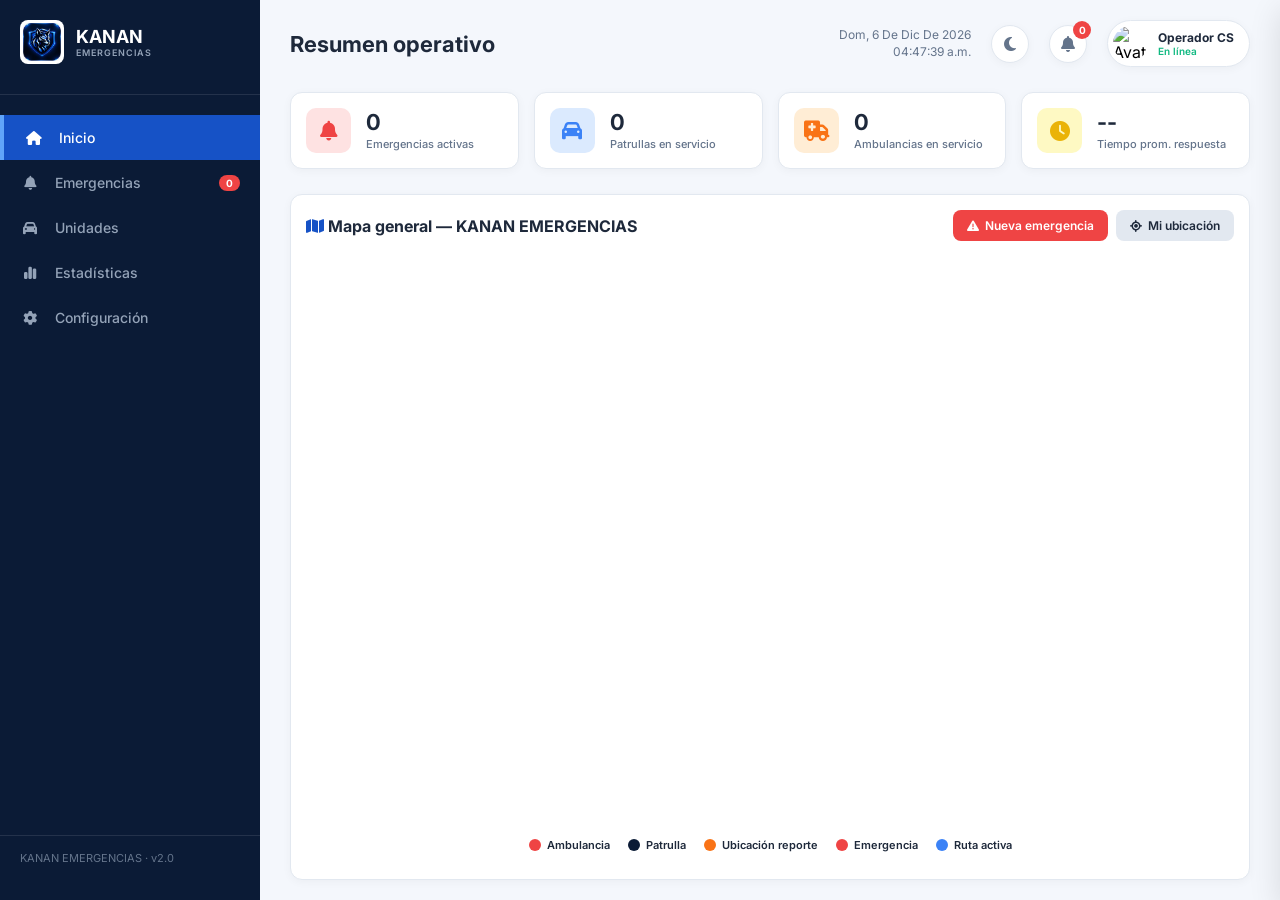
==== commit 095b3906: "update" ====
--- a/admin/index.html
+++ b/admin/index.html
@@ -54,7 +54,7 @@
         /* ============ SIDEBAR ============ */
         .sidebar { width: 260px; background-color: var(--bg-sidebar); color: var(--white); display: flex; flex-direction: column; padding: 20px 0; flex-shrink: 0; }
         .logo-container { display: flex; align-items: center; gap: 12px; padding: 0 20px 30px 20px; border-bottom: 1px solid rgba(255,255,255,0.1); }
-        .logo-icon { background-color: var(--white); color: var(--bg-sidebar); width: 40px; height: 40px; border-radius: 8px; display: flex; align-items: center; justify-content: center; font-size: 20px; }
+        .logo-img { width: 44px; height: 44px; border-radius: 8px; object-fit: cover; background: var(--white); padding: 3px; flex-shrink: 0; }
         .logo-text h1 { font-size: 18px; font-weight: 700; line-height: 1.2; }
         .logo-text p { font-size: 9px; color: #94A3B8; letter-spacing: 1px; font-weight: 600; }
         .nav-menu { list-style: none; margin-top: 20px; flex-grow: 1; }
@@ -116,22 +116,186 @@
         .btn-success:hover { background: #059669; }
 
         #map { width: 100%; height: 100%; border-radius: 8px; flex-grow: 1; z-index: 1; min-height: 350px; }
+        .leaflet-container { cursor: default; }
+        body.modo-seleccion .leaflet-container { cursor: crosshair !important; }
         
         .map-legend { display: flex; justify-content: center; gap: 18px; margin-top: 12px; flex-wrap: wrap; }
         .legend-item { display: flex; align-items: center; gap: 6px; font-size: 11px; font-weight: 600; color: var(--text-main); }
         .legend-dot { width: 12px; height: 12px; border-radius: 50%; display: inline-block; }
 
+        /* ============================================================
+           MARCADORES PROFESIONALES
+           ============================================================ */
         .custom-marker-wrapper { background: transparent !important; border: none !important; }
-        .custom-marker { display: flex; align-items: center; justify-content: center; color: white; font-weight: bold; font-size: 12px; border-radius: 6px; box-shadow: 0 2px 5px rgba(0,0,0,0.3); position: relative; transition: transform 0.15s; }
-        .marker-patrol { background-color: var(--bg-sidebar); width: 35px; height: 25px; }
-        .marker-ambulance { background-color: var(--red); width: 35px; height: 25px; }
-        .marker-location { background-color: var(--orange); width: 30px; height: 30px; border-radius: 50%; border: 2px solid white; font-size: 14px; }
-        .marker-emergency { background-color: var(--red); width: 34px; height: 34px; border-radius: 50%; border: 3px solid white; font-size: 14px; animation: emergencyPulse 1.5s infinite; }
-        @keyframes emergencyPulse {
-            0%,100% { box-shadow: 0 0 0 0 rgba(239,68,68,0.7); }
-            50% { box-shadow: 0 0 0 12px rgba(239,68,68,0); }
-        }
-        .marker-label { position: absolute; bottom: -18px; left: 50%; transform: translateX(-50%); color: white; font-size: 10px; font-weight: 700; white-space: nowrap; text-shadow: 0 1px 3px rgba(0,0,0,0.8); background: rgba(0,0,0,0.5); padding: 1px 5px; border-radius: 3px; pointer-events: none; }
+
+        .km-marker {
+            position: relative;
+            display: flex;
+            align-items: center;
+            justify-content: center;
+            filter: drop-shadow(0 4px 6px rgba(0,0,0,0.35));
+            transition: transform 0.2s ease;
+        }
+        .km-marker:hover { transform: scale(1.08); }
+
+        .km-vehicle {
+            width: 44px; height: 44px;
+            border-radius: 50%;
+            display: flex; align-items: center; justify-content: center;
+            border: 3px solid #FFFFFF;
+            position: relative;
+        }
+        .km-vehicle svg { width: 22px; height: 22px; display: block; }
+
+        .km-patrol { background: linear-gradient(145deg, #12294d 0%, #0B1B36 100%); }
+        .km-ambulance { background: linear-gradient(145deg, #F87171 0%, #EF4444 100%); }
+
+        .km-vehicle::before {
+            content: '';
+            position: absolute; inset: -6px;
+            border-radius: 50%;
+            border: 1.5px solid rgba(255,255,255,0.25);
+        }
+
+        .km-heading {
+            position: absolute;
+            top: -10px; left: 50%;
+            transform: translateX(-50%);
+            width: 0; height: 0;
+            border-left: 6px solid transparent;
+            border-right: 6px solid transparent;
+            border-bottom: 9px solid #FFFFFF;
+            filter: drop-shadow(0 1px 2px rgba(0,0,0,0.5));
+            transform-origin: 50% 32px;
+        }
+
+        .km-label {
+            position: absolute;
+            bottom: -22px; left: 50%;
+            transform: translateX(-50%);
+            background: rgba(11, 27, 54, 0.92);
+            color: #FFFFFF;
+            font-size: 10px;
+            font-weight: 700;
+            letter-spacing: 0.4px;
+            padding: 2px 7px;
+            border-radius: 5px;
+            white-space: nowrap;
+            border: 1px solid rgba(255,255,255,0.18);
+            pointer-events: none;
+        }
+
+        .km-user {
+            width: 34px; height: 34px;
+            border-radius: 50%;
+            background: #FFFFFF;
+            border: 3px solid var(--orange);
+            display: flex; align-items: center; justify-content: center;
+            position: relative;
+        }
+        .km-user::after {
+            content: '';
+            position: absolute; inset: -10px;
+            border-radius: 50%;
+            border: 2px solid var(--orange);
+            opacity: 0.5;
+            animation: kmPing 2s ease-out infinite;
+        }
+        .km-user svg { width: 16px; height: 16px; }
+
+        @keyframes kmPing {
+            0% { transform: scale(0.6); opacity: 0.8; }
+            100% { transform: scale(1.6); opacity: 0; }
+        }
+
+        .km-emergency {
+            width: 38px; height: 38px;
+            border-radius: 50%;
+            background: var(--red);
+            border: 3px solid #FFFFFF;
+            display: flex; align-items: center; justify-content: center;
+            position: relative;
+            animation: kmEmergency 1.4s ease-in-out infinite;
+        }
+        .km-emergency svg { width: 18px; height: 18px; }
+        .km-emergency::before,
+        .km-emergency::after {
+            content: '';
+            position: absolute;
+            inset: 0;
+            border-radius: 50%;
+            border: 2px solid var(--red);
+            animation: kmRipple 1.8s ease-out infinite;
+        }
+        .km-emergency::after { animation-delay: 0.9s; }
+
+        @keyframes kmEmergency {
+            0%, 100% { transform: scale(1); }
+            50% { transform: scale(1.08); }
+        }
+        @keyframes kmRipple {
+            0% { transform: scale(1); opacity: 0.75; }
+            100% { transform: scale(2.1); opacity: 0; }
+        }
+
+        /* ============ SPEED HUD ============ */
+        .km-speedhud {
+            position: absolute;
+            bottom: 30px;
+            left: 50%;
+            transform: translateX(-50%);
+            background: linear-gradient(145deg, rgba(11,27,54,0.96), rgba(22,41,77,0.96));
+            backdrop-filter: blur(8px);
+            border: 1px solid rgba(96,165,250,0.45);
+            border-radius: 9px;
+            padding: 5px 9px 6px;
+            min-width: 62px;
+            text-align: center;
+            box-shadow: 0 6px 18px rgba(0,0,0,0.45), 0 0 0 1px rgba(255,255,255,0.06) inset;
+            pointer-events: none;
+            animation: kmHudIn 0.3s ease;
+        }
+        @keyframes kmHudIn {
+            from { opacity: 0; transform: translateX(-50%) translateY(6px); }
+            to   { opacity: 1; transform: translateX(-50%) translateY(0); }
+        }
+        .km-speedhud .hud-value {
+            font-size: 15px;
+            font-weight: 800;
+            color: #FFFFFF;
+            line-height: 1;
+            letter-spacing: -0.5px;
+        }
+        .km-speedhud .hud-unit {
+            font-size: 8px;
+            font-weight: 700;
+            color: #93C5FD;
+            letter-spacing: 1px;
+            text-transform: uppercase;
+        }
+        .km-speedhud .hud-bar {
+            height: 3px;
+            background: rgba(255,255,255,0.15);
+            border-radius: 2px;
+            margin-top: 4px;
+            overflow: hidden;
+        }
+        .km-speedhud .hud-bar-fill {
+            height: 100%;
+            background: linear-gradient(90deg, #60A5FA, #EF4444);
+            border-radius: 2px;
+            transition: width 0.2s linear;
+        }
+        .km-speedhud .hud-status {
+            font-size: 7px;
+            font-weight: 800;
+            color: #F87171;
+            letter-spacing: 1.2px;
+            margin-top: 3px;
+            text-transform: uppercase;
+            animation: kmBlink 1s infinite;
+        }
+        @keyframes kmBlink { 0%,100% { opacity: 1; } 50% { opacity: 0.4; } }
 
         .units-status { margin-top: 12px; display: flex; gap: 8px; flex-wrap: wrap; }
         .unit-chip { background: var(--bg-body); border: 1px solid var(--border); padding: 5px 10px; border-radius: 20px; font-size: 11px; font-weight: 600; color: var(--text-main); display: flex; align-items: center; gap: 6px; cursor: pointer; transition: all 0.2s; }
@@ -156,13 +320,11 @@
         .input:focus, .select:focus { border-color: var(--bg-active); box-shadow: 0 0 0 3px rgba(22,82,198,0.15); }
         .input { min-width: 140px; }
 
-        /* Filters */
         .filters { display: flex; gap: 8px; flex-wrap: wrap; margin-bottom: 15px; }
         .filter-chip { padding: 6px 14px; border-radius: 20px; border: 1px solid var(--border); background: var(--bg-input); color: var(--text-muted); font-size: 12px; font-weight: 600; cursor: pointer; transition: all 0.2s; }
         .filter-chip:hover { border-color: var(--bg-active); color: var(--bg-active); }
         .filter-chip.active { background: var(--bg-active); color: white; border-color: var(--bg-active); }
 
-        /* Units Grid */
         .units-grid { display: grid; grid-template-columns: repeat(auto-fill, minmax(240px, 1fr)); gap: 12px; }
         .unit-card {
             background: var(--bg-body); border: 1px solid var(--border); border-radius: 10px;
@@ -189,7 +351,6 @@
         .unit-card .btn-delete { background: none; border: none; color: var(--red); cursor: pointer; font-size: 14px; padding: 6px; border-radius: 6px; }
         .unit-card .btn-delete:hover { background: var(--red-light); }
 
-        /* Emergencies */
         .emergency-grid { display: grid; grid-template-columns: repeat(auto-fill, minmax(300px, 1fr)); gap: 12px; }
         .emergency-card {
             background: var(--bg-body); border: 1px solid var(--border); border-left: 4px solid var(--red);
@@ -207,16 +368,14 @@
         .priority-baja { background: var(--green-light); color: var(--green); }
         .emergency-meta { font-size: 11px; color: var(--text-muted); display: flex; flex-direction: column; gap: 4px; }
         .emergency-meta i { width: 14px; }
-        .emergency-actions { display: flex; gap: 6px; margin-top: 10px; }
+        .emergency-actions { display: flex; gap: 6px; margin-top: 10px; align-items: center; }
         .emergency-actions .btn { padding: 5px 10px; font-size: 11px; }
 
-        /* Charts */
         .charts-grid { display: grid; grid-template-columns: repeat(auto-fit, minmax(320px, 1fr)); gap: 18px; }
         .chart-card { background: var(--bg-card); border: 1px solid var(--border); border-radius: 12px; padding: 20px; box-shadow: var(--shadow); }
         .chart-card h3 { font-size: 14px; color: var(--text-main); margin-bottom: 15px; display: flex; align-items: center; gap: 8px; }
         .chart-card canvas { max-height: 260px; }
 
-        /* Modal */
         .modal-overlay {
             position: fixed; inset: 0; background: rgba(0,0,0,0.6); backdrop-filter: blur(4px);
             display: none; align-items: center; justify-content: center; z-index: 9999;
@@ -229,14 +388,7 @@
             animation: slideUp 0.3s ease;
         }
         @keyframes slideUp { from { opacity: 0; transform: translateY(20px); } to { opacity: 1; transform: translateY(0); } }
-        .modal h3 { font-size: 18px; color: var(--text-main); margin-bottom: 5px; }
-        .modal .subtitle { font-size: 12px; color: var(--text-muted); margin-bottom: 18px; }
-        .modal-field { margin-bottom: 14px; }
-        .modal-field label { display: block; font-size: 12px; font-weight: 600; color: var(--text-main); margin-bottom: 6px; }
-        .modal-field .input, .modal-field .select { width: 100%; }
-        .modal-actions { display: flex; gap: 10px; justify-content: flex-end; margin-top: 20px; }
-
-        /* Side Detail Panel */
+
         .detail-panel {
             position: fixed; top: 0; right: 0; bottom: 0; width: 360px;
             background: var(--bg-card); border-left: 1px solid var(--border);
@@ -254,7 +406,6 @@
         .detail-row .label { color: var(--text-muted); font-weight: 500; }
         .detail-row .value { color: var(--text-main); font-weight: 700; }
 
-        /* Toasts */
         .toast-container { position: fixed; top: 20px; right: 20px; z-index: 10000; display: flex; flex-direction: column; gap: 10px; }
         .toast {
             background: var(--bg-card); border: 1px solid var(--border); border-left: 4px solid var(--blue);
@@ -278,19 +429,95 @@
         .empty-state { text-align: center; padding: 30px; color: var(--text-muted); font-size: 13px; }
         .empty-state i { font-size: 32px; margin-bottom: 10px; opacity: 0.5; display: block; }
 
-        /* Scrollbar */
         ::-webkit-scrollbar { width: 8px; height: 8px; }
         ::-webkit-scrollbar-track { background: transparent; }
         ::-webkit-scrollbar-thumb { background: var(--border); border-radius: 4px; }
         ::-webkit-scrollbar-thumb:hover { background: var(--text-muted); }
 
-        /* Responsive */
         @media (max-width: 900px) {
             .stats-container { grid-template-columns: repeat(2, 1fr); }
             .sidebar { width: 70px; }
             .logo-text, .nav-menu li span, .sidebar-footer { display: none; }
             .nav-menu li { justify-content: center; padding: 14px; }
             .detail-panel { width: 100%; }
+            .logo-img { width: 38px; height: 38px; }
+        }
+
+        /* ============================================
+           AUTOCOMPLETADO DE DIRECCIONES
+           ============================================ */
+        .autocomplete-wrapper {
+            position: relative;
+            display: inline-block;
+            min-width: 260px;
+            flex: 1 1 260px;
+        }
+        .autocomplete-wrapper .input {
+            width: 100%;
+            min-width: 0;
+        }
+        .autocomplete-list {
+            position: absolute;
+            top: calc(100% + 4px);
+            left: 0;
+            right: 0;
+            background: var(--bg-card);
+            border: 1px solid var(--border);
+            border-radius: 10px;
+            box-shadow: var(--shadow-lg);
+            max-height: 280px;
+            overflow-y: auto;
+            z-index: 5000;
+            display: none;
+            animation: fadeIn 0.15s ease;
+        }
+        .autocomplete-list.active { display: block; }
+        .autocomplete-item {
+            padding: 10px 14px;
+            cursor: pointer;
+            border-bottom: 1px solid var(--border);
+            font-size: 13px;
+            color: var(--text-main);
+            display: flex;
+            align-items: flex-start;
+            gap: 10px;
+            transition: background 0.15s;
+        }
+        .autocomplete-item:last-child { border-bottom: none; }
+        .autocomplete-item:hover,
+        .autocomplete-item.selected {
+            background: var(--blue-light);
+        }
+        body.dark .autocomplete-item:hover,
+        body.dark .autocomplete-item.selected {
+            background: rgba(59,130,246,0.2);
+        }
+        .autocomplete-item i {
+            color: var(--bg-active);
+            margin-top: 2px;
+            flex-shrink: 0;
+        }
+        .autocomplete-item .ac-main {
+            font-weight: 600;
+            line-height: 1.3;
+        }
+        .autocomplete-item .ac-secondary {
+            font-size: 11px;
+            color: var(--text-muted);
+            font-weight: 400;
+            margin-top: 2px;
+        }
+        .autocomplete-item.loading,
+        .autocomplete-item.empty {
+            justify-content: center;
+            color: var(--text-muted);
+            font-style: italic;
+            cursor: default;
+            pointer-events: none;
+        }
+        .autocomplete-item.loading i,
+        .autocomplete-item.empty i {
+            color: var(--text-muted);
         }
     </style>
 </head>
@@ -298,7 +525,7 @@
 
     <aside class="sidebar">
         <div class="logo-container">
-            <div class="logo-icon"><i class="fa-solid fa-shield-halved"></i></div>
+            <img src="logo.jpeg" alt="KANAN EMERGENCIAS" class="logo-img">
             <div class="logo-text">
                 <h1>KANAN</h1>
                 <p>EMERGENCIAS</p>
@@ -329,7 +556,7 @@
                 </div>
                 <div class="icon-btn" id="btnNotifications" title="Notificaciones">
                     <i class="fa-solid fa-bell"></i>
-                    <span class="badge" id="notifBadge">3</span>
+                    <span class="badge" id="notifBadge">0</span>
                 </div>
                 <div class="user-profile">
                     <img src="https://i.pravatar.cc/150?img=11" alt="Avatar">
@@ -380,7 +607,7 @@
                 <div class="map-legend">
                     <div class="legend-item"><span class="legend-dot" style="background: var(--red);"></span> Ambulancia</div>
                     <div class="legend-item"><span class="legend-dot" style="background: var(--bg-sidebar);"></span> Patrulla</div>
-                    <div class="legend-item"><span class="legend-dot" style="background: var(--orange);"></span> Tú</div>
+                    <div class="legend-item"><span class="legend-dot" style="background: var(--orange);"></span> Ubicación reporte</div>
                     <div class="legend-item"><span class="legend-dot" style="background: var(--red); animation: pulse 1.5s infinite;"></span> Emergencia</div>
                     <div class="legend-item"><span class="legend-dot" style="background: var(--blue);"></span> Ruta activa</div>
                 </div>
@@ -393,21 +620,21 @@
         <div class="view" id="view-emergencias">
             <div class="panel-card" style="margin-bottom: 18px;">
                 <h3><i class="fa-solid fa-plus-circle" style="color: var(--red);"></i> Registrar emergencia</h3>
-                <p class="subtitle">Crea una emergencia y el sistema asignará la unidad más cercana automáticamente.</p>
+                <p class="subtitle">Escribe una dirección o lugar (ej: "Tucta", "Naranjas", "Centro") y te mostraremos sugerencias cercanas. La unidad más cercana se asigna automáticamente.</p>
                 <div class="form-row">
                     <select class="select" id="tipoEmergencia">
-                        <option value="robo">🚨 Robo</option>
-                        <option value="accidente">🚗 Accidente</option>
-                        <option value="incendio">🔥 Incendio</option>
-                        <option value="violencia">⚠️ Violencia</option>
-                        <option value="medica">🏥 Emergencia médica</option>
+                        <option value="accidente">🚗 Accidente / Choque (policía)</option>
+                        <option value="medica">🏥 Emergencia médica (ambulancia)</option>
                     </select>
                     <select class="select" id="prioridadEmergencia">
                         <option value="alta">🔴 Prioridad alta</option>
                         <option value="media">🟠 Prioridad media</option>
                         <option value="baja">🟢 Prioridad baja</option>
                     </select>
-                    <input type="text" class="input" id="direccionEmergencia" placeholder="Dirección (opcional)" maxlength="60">
+                    <div class="autocomplete-wrapper">
+                        <input type="text" class="input" id="direccionEmergencia" placeholder="Dirección o lugar (ej: Tucta, Naranjas, Centro)" maxlength="80" autocomplete="off">
+                        <div class="autocomplete-list" id="autocompleteList"></div>
+                    </div>
                     <button class="btn btn-danger" id="btnCrearEmergencia">
                         <i class="fa-solid fa-bullhorn"></i> Crear emergencia
                     </button>
@@ -432,32 +659,43 @@
             <div class="unidades-container">
                 <div class="panel-card">
                     <h3><i class="fa-solid fa-plus-circle" style="color: var(--bg-active);"></i> Agregar unidad temporal</h3>
-                    <p class="subtitle">Las unidades temporales se eliminan automáticamente al recargar la página.</p>
+                    <p class="subtitle">Haz clic en "Seleccionar punto en mapa" y luego haz clic en el mapa para definir el punto de partida. Las unidades temporales se eliminan al recargar la página.</p>
                     <div class="form-row">
                         <select class="select" id="tipoUnidadTemporal">
                             <option value="patrol">🚔 Patrulla</option>
                             <option value="ambulance">🚑 Ambulancia</option>
                         </select>
                         <input type="text" class="input" id="idUnidadTemporal" placeholder="ID (ej: P-04)" maxlength="8">
-                        <button class="btn" id="btnAgregarUnidad">
-                            <i class="fa-solid fa-plus"></i> Agregar
+                        <button class="btn btn-secondary" id="btnSeleccionarPunto">
+                            <i class="fa-solid fa-location-dot"></i> Seleccionar punto en mapa
+                        </button>
+                        <button class="btn" id="btnAgregarUnidad" disabled>
+                            <i class="fa-solid fa-plus"></i> Agregar unidad
                         </button>
                         <button class="btn btn-secondary" id="btnLimpiarTemporales">
                             <i class="fa-solid fa-trash"></i> Limpiar temporales
                         </button>
                     </div>
+                    <p class="subtitle" id="puntoSeleccionadoInfo" style="margin-top: 10px; color: var(--green); display: none;">
+                        <i class="fa-solid fa-check-circle"></i> Punto de partida seleccionado. Ahora presiona "Agregar unidad".
+                    </p>
                 </div>
 
                 <div class="panel-card" style="flex-grow: 1;">
                     <h3><i class="fa-solid fa-list" style="color: var(--bg-active);"></i> Unidades activas</h3>
-                    <p class="subtitle" id="unidadesCount">Cargando...</p>
+                    <p class="subtitle" id="unidadesCount">0 unidades activas</p>
                     <div class="filters" id="unidadesFilters">
                         <div class="filter-chip active" data-filter="todas">Todas</div>
                         <div class="filter-chip" data-filter="patrol">Patrullas</div>
                         <div class="filter-chip" data-filter="ambulance">Ambulancias</div>
                         <div class="filter-chip" data-filter="temporal">Temporales</div>
                     </div>
-                    <div class="units-grid" id="unitsGrid"></div>
+                    <div class="units-grid" id="unitsGrid">
+                        <div class="empty-state" style="grid-column:1/-1;">
+                            <i class="fa-solid fa-car"></i>
+                            No hay unidades. Agrega una unidad temporal o define puntos de partida.
+                        </div>
+                    </div>
                 </div>
             </div>
         </div>
@@ -513,8 +751,11 @@
                 </div>
                 <div class="detail-row">
                     <span class="label">Auto-asignar emergencias</span>
-                    <input type="checkbox" id="autoAsignar" checked style="width: 20px; height: 20px;">
-                </div>
+                    <input type="checkbox" id="autoAsignar" checked disabled style="width: 20px; height: 20px; opacity:0.6; cursor:not-allowed;">
+                </div>
+                <p class="subtitle" style="margin-top:-5px;font-size:11px;color:var(--green);">
+                    <i class="fa-solid fa-circle-info"></i> La asignación automática está siempre activa. La unidad más cercana del tipo requerido se envía sola.
+                </p>
                 <div class="detail-row">
                     <span class="label">Notificaciones del sistema</span>
                     <input type="checkbox" id="notificaciones" checked style="width: 20px; height: 20px;">
@@ -528,7 +769,6 @@
 
     </main>
 
-    <!-- Detail Panel -->
     <aside class="detail-panel" id="detailPanel">
         <div class="detail-header">
             <h3 id="detailTitle">Detalles</h3>
@@ -537,12 +777,10 @@
         <div class="detail-body" id="detailBody"></div>
     </aside>
 
-    <!-- Modal -->
     <div class="modal-overlay" id="modalOverlay">
         <div class="modal" id="modalContent"></div>
     </div>
 
-    <!-- Toasts -->
     <div class="toast-container" id="toastContainer"></div>
 
     <script src="https://unpkg.com/leaflet@1.9.4/dist/leaflet.js"></script>
@@ -613,17 +851,55 @@
         }).addTo(map);
 
         // ==========================================
-        // ICONOS
-        // ==========================================
-        function createCustomIcon(className, label, iconHtml = '', rotatable = false) {
+        // ICONOS SVG
+        // ==========================================
+        const SVG_PATROL = `<svg viewBox="0 0 24 24" fill="none" xmlns="http://www.w3.org/2000/svg">
+            <path d="M5 11l1.5-3.5A2 2 0 018.3 6h7.4a2 2 0 011.8 1.5L19 11v6a1 1 0 01-1 1h-1.5a1.5 1.5 0 01-3 0h-5a1.5 1.5 0 01-3 0H6a1 1 0 01-1-1v-6z" stroke="#FFFFFF" stroke-width="1.6" stroke-linejoin="round"/>
+            <path d="M5 11h14" stroke="#FFFFFF" stroke-width="1.6"/>
+            <circle cx="8" cy="16.5" r="1" fill="#FFFFFF"/>
+            <circle cx="16" cy="16.5" r="1" fill="#FFFFFF"/>
+            <path d="M10.5 9h3" stroke="#FFFFFF" stroke-width="1.4" stroke-linecap="round"/>
+        </svg>`;
+
+        const SVG_AMBULANCE = `<svg viewBox="0 0 24 24" fill="none" xmlns="http://www.w3.org/2000/svg">
+            <path d="M4 11l1.2-3.2A2 2 0 017.1 6.5h6.4a2 2 0 011.9 1.4L16.5 11v6a1 1 0 01-1 1h-1.2a1.5 1.5 0 01-3 0H8.7a1.5 1.5 0 01-3 0H5a1 1 0 01-1-1v-6z" stroke="#FFFFFF" stroke-width="1.6" stroke-linejoin="round"/>
+            <path d="M4 11h12.5" stroke="#FFFFFF" stroke-width="1.6"/>
+            <path d="M12 7.5v3M10.5 9h3" stroke="#FFFFFF" stroke-width="1.5" stroke-linecap="round"/>
+            <circle cx="7.2" cy="16.5" r="1" fill="#FFFFFF"/>
+            <circle cx="14.2" cy="16.5" r="1" fill="#FFFFFF"/>
+            <path d="M17 8.5h2.2a1.5 1.5 0 011.4 1l.9 2.2V17a1 1 0 01-1 1h-1.3" stroke="#FFFFFF" stroke-width="1.5" stroke-linejoin="round"/>
+        </svg>`;
+
+        const SVG_USER = `<svg viewBox="0 0 24 24" fill="none" xmlns="http://www.w3.org/2000/svg">
+            <circle cx="12" cy="12" r="3.2" stroke="#F97316" stroke-width="1.8"/>
+            <path d="M12 2v3M12 19v3M2 12h3M19 12h3" stroke="#F97316" stroke-width="1.8" stroke-linecap="round"/>
+        </svg>`;
+
+        const SVG_ACCIDENT = `<svg viewBox="0 0 24 24" fill="none" xmlns="http://www.w3.org/2000/svg">
+            <path d="M12 3L2 20h20L12 3z" stroke="#FFFFFF" stroke-width="1.7" stroke-linejoin="round"/>
+            <path d="M12 9v5" stroke="#FFFFFF" stroke-width="1.9" stroke-linecap="round"/>
+            <circle cx="12" cy="17.2" r="1.1" fill="#FFFFFF"/>
+        </svg>`;
+
+        const SVG_MEDICAL = `<svg viewBox="0 0 24 24" fill="none" xmlns="http://www.w3.org/2000/svg">
+            <path d="M12 21s-7.5-4.6-9.3-9.6C1.4 7.7 3.6 4.5 7 4.5c2 0 3.7 1.2 5 3 1.3-1.8 3-3 5-3 3.4 0 5.6 3.2 4.3 6.9C19.5 16.4 12 21 12 21z" stroke="#FFFFFF" stroke-width="1.6" stroke-linejoin="round"/>
+            <path d="M7.5 12h3l1-2.4 1.6 4.2 1-1.8h3" stroke="#FFFFFF" stroke-width="1.6" stroke-linecap="round" stroke-linejoin="round"/>
+        </svg>`;
+
+        const SVG_CHECK = `<svg viewBox="0 0 24 24" fill="none" xmlns="http://www.w3.org/2000/svg">
+            <path d="M5 12.5l4.2 4.2L19 7" stroke="#FFFFFF" stroke-width="2.4" stroke-linecap="round" stroke-linejoin="round"/>
+        </svg>`;
+
+        function createCustomIcon(className, label, iconHtml = '', rotatable = false, extraClass = '') {
             return L.divIcon({
                 className: 'custom-marker-wrapper',
-                html: `<div class="custom-marker ${className}">
-                            ${iconHtml}
-                            <div class="marker-label">${label}</div>
+                html: `<div class="km-marker ${extraClass}">
+                            ${rotatable ? `<div class="km-heading"></div>` : ''}
+                            <div class="km-vehicle ${className}">${iconHtml}</div>
+                            <div class="km-label">${label}</div>
                        </div>`,
-                iconSize: [35, 25],
-                iconAnchor: [17, 12]
+                iconSize: [44, 44],
+                iconAnchor: [22, 22]
             });
         }
 
@@ -654,12 +930,20 @@
                 }).addTo(map);
 
                 marcadorUsuario = L.marker(e.latlng, {
-                    icon: createCustomIcon('marker-location', 'Tú', '<i class="fa-solid fa-location-crosshairs"></i>')
-                }).addTo(map).bindPopup(`<b>Tu ubicación</b><br>Precisión: ±${Math.round(e.accuracy)} m`);
+                    icon: L.divIcon({
+                        className: 'custom-marker-wrapper',
+                        html: `<div class="km-marker">
+                                   <div class="km-user">${SVG_USER}</div>
+                                   <div class="km-label">Tú</div>
+                               </div>`,
+                        iconSize: [34, 34],
+                        iconAnchor: [17, 17]
+                    })
+                }).addTo(map).bindPopup(`<b>Ubicación reporte</b><br>Precisión: ±${Math.round(e.accuracy)} m`);
 
                 centroSimulacion = e.latlng;
                 ubicacionObtenida = true;
-                iniciarSimulacion(e.latlng);
+                iniciarSimulacionBase(e.latlng);
                 btn.disabled = false;
                 btn.innerHTML = '<i class="fa-solid fa-location-crosshairs"></i> Mi ubicación';
                 map.off('locationfound', onFound);
@@ -672,10 +956,18 @@
                 map.setView(centroSimulacion, 15);
                 if (marcadorUsuario) map.removeLayer(marcadorUsuario);
                 marcadorUsuario = L.marker(centroSimulacion, {
-                    icon: createCustomIcon('marker-location', 'Tú (aprox)', '<i class="fa-solid fa-location-crosshairs"></i>')
-                }).addTo(map).bindPopup('Ubicación aproximada');
+                    icon: L.divIcon({
+                        className: 'custom-marker-wrapper',
+                        html: `<div class="km-marker">
+                                   <div class="km-user">${SVG_USER}</div>
+                                   <div class="km-label">Tú</div>
+                               </div>`,
+                        iconSize: [34, 34],
+                        iconAnchor: [17, 17]
+                    })
+                }).addTo(map).bindPopup('Ubicación reporte (aprox)');
                 ubicacionObtenida = true;
-                iniciarSimulacion(centroSimulacion);
+                iniciarSimulacionBase(centroSimulacion);
                 if (!auto) toast('Ubicación no disponible', 'Usando ubicación por defecto', 'warning');
                 map.off('locationerror', onError);
             };
@@ -714,6 +1006,244 @@
             }
             return coordinates;
         }
+
+        // ==========================================
+        // GEOCODIFICACIÓN
+        // ==========================================
+        async function geocodificar(direccion) {
+            const viewbox = [
+                centroSimulacion.lng - 0.20, centroSimulacion.lat - 0.20,
+                centroSimulacion.lng + 0.20, centroSimulacion.lat + 0.20
+            ].join(',');
+            const url = `https://nominatim.openstreetmap.org/search?format=json&limit=1&viewbox=${viewbox}&q=${encodeURIComponent(direccion)}`;
+            try {
+                const res = await fetch(url, { headers: { 'Accept-Language': 'es' } });
+                const data = await res.json();
+                if (!data.length) return null;
+                return L.latLng(parseFloat(data[0].lat), parseFloat(data[0].lon));
+            } catch (err) {
+                console.warn('Error geocoding:', err);
+                return null;
+            }
+        }
+
+        async function reverseGeocodificar(latlng) {
+            const url = `https://nominatim.openstreetmap.org/reverse?format=json&lat=${latlng.lat}&lon=${latlng.lng}&zoom=18&addressdetails=1`;
+            try {
+                const res = await fetch(url, { headers: { 'Accept-Language': 'es' } });
+                const data = await res.json();
+                return data.display_name?.split(',').slice(0, 3).join(',') || 'Punto seleccionado';
+            } catch {
+                return 'Punto seleccionado';
+            }
+        }
+
+        // ==========================================
+        // AUTOCOMPLETADO DE DIRECCIONES
+        // ==========================================
+        const inputDireccion = document.getElementById('direccionEmergencia');
+        const autocompleteList = document.getElementById('autocompleteList');
+        let acTimeout = null;
+        let acSelectedIndex = -1;
+        let acResults = [];
+        let acAbortController = null;
+
+        function getCentro() {
+            const c = centroSimulacion || L.latLng(20.9754, -89.6169);
+            return { lat: c.lat, lng: c.lng };
+        }
+
+        async function buscarSugerencias(query) {
+            if (!query || query.trim().length < 2) {
+                ocultarAutocomplete();
+                return;
+            }
+
+            mostrarLoading();
+
+            if (acAbortController) acAbortController.abort();
+            acAbortController = new AbortController();
+            const signal = acAbortController.signal;
+
+            const { lat, lng } = getCentro();
+            const delta = 0.35;
+            const viewbox = [
+                lng - delta, lat + delta,
+                lng + delta, lat - delta
+            ].join(',');
+
+            let resultados = [];
+
+            try {
+                const urlNom = `https://nominatim.openstreetmap.org/search?format=jsonv2&limit=8&addressdetails=1&accept-language=es&viewbox=${viewbox}&bounded=0&q=${encodeURIComponent(query)}`;
+                const res = await fetch(urlNom, {
+                    signal,
+                    headers: { 'Accept': 'application/json' }
+                });
+                if (res.ok) {
+                    const data = await res.json();
+                    resultados = (data || []).map(item => {
+                        const addr = item.address || {};
+                        const principal = item.name
+                            || addr.road
+                            || addr.neighbourhood
+                            || addr.suburb
+                            || addr.village
+                            || addr.town
+                            || addr.city
+                            || item.display_name?.split(',')[0]
+                            || 'Lugar';
+                        const secundarios = [
+                            addr.road,
+                            addr.suburb || addr.neighbourhood || addr.village || addr.town,
+                            addr.city || addr.municipality || addr.county,
+                            addr.state
+                        ].filter(Boolean).filter((v, i, a) => a.indexOf(v) === i);
+                        return {
+                            nombre: principal,
+                            detalles: secundarios.join(', '),
+                            lat: parseFloat(item.lat),
+                            lng: parseFloat(item.lon)
+                        };
+                    });
+                }
+            } catch (err) {
+                if (err.name === 'AbortError') return;
+                console.warn('Nominatim error:', err);
+            }
+
+            if (resultados.length === 0) {
+                try {
+                    const urlPhoton = `https://photon.komoot.io/api/?q=${encodeURIComponent(query)}&lang=es&limit=8&lat=${lat}&lon=${lng}`;
+                    const res = await fetch(urlPhoton, { signal });
+                    if (res.ok) {
+                        const data = await res.json();
+                        resultados = (data.features || []).map(f => {
+                            const p = f.properties || {};
+                            const principal = p.name || p.street || p.city || p.town || p.village || p.county || 'Lugar';
+                            const detalles = [p.street, p.city, p.town, p.village, p.state, p.country]
+                                .filter(Boolean).filter((v, i, a) => a.indexOf(v) === i)
+                                .join(', ');
+                            return {
+                                nombre: principal,
+                                detalles,
+                                lat: f.geometry.coordinates[1],
+                                lng: f.geometry.coordinates[0]
+                            };
+                        });
+                    }
+                } catch (err) {
+                    if (err.name === 'AbortError') return;
+                    console.warn('Photon error:', err);
+                }
+            }
+
+            acResults = resultados;
+            renderAutocomplete();
+        }
+
+        function mostrarLoading() {
+            autocompleteList.innerHTML = `<div class="autocomplete-item loading"><i class="fa-solid fa-spinner fa-spin"></i> Buscando lugares cercanos...</div>`;
+            autocompleteList.classList.add('active');
+            acSelectedIndex = -1;
+        }
+
+        function renderAutocomplete() {
+            if (acResults.length === 0) {
+                autocompleteList.innerHTML = `<div class="autocomplete-item empty"><i class="fa-solid fa-location-dot"></i> Sin resultados cercanos</div>`;
+                autocompleteList.classList.add('active');
+                return;
+            }
+
+            autocompleteList.innerHTML = acResults.map((r, i) => `
+                <div class="autocomplete-item" data-index="${i}">
+                    <i class="fa-solid fa-location-dot"></i>
+                    <div>
+                        <div class="ac-main">${escapeHtml(r.nombre)}</div>
+                        ${r.detalles ? `<div class="ac-secondary">${escapeHtml(r.detalles)}</div>` : ''}
+                    </div>
+                </div>
+            `).join('');
+            autocompleteList.classList.add('active');
+
+            autocompleteList.querySelectorAll('.autocomplete-item').forEach(item => {
+                item.addEventListener('mousedown', (e) => {
+                    e.preventDefault();
+                    const idx = parseInt(item.dataset.index);
+                    seleccionarSugerencia(idx);
+                });
+            });
+        }
+
+        function escapeHtml(s) {
+            return String(s).replace(/[&<>"']/g, c => ({
+                '&':'&amp;','<':'&lt;','>':'&gt;','"':'&quot;',"'":'&#39;'
+            })[c]);
+        }
+
+        function seleccionarSugerencia(index) {
+            const r = acResults[index];
+            if (!r) return;
+            inputDireccion.value = r.nombre + (r.detalles ? ', ' + r.detalles.split(',')[0].trim() : '');
+            inputDireccion.dataset.lat = r.lat;
+            inputDireccion.dataset.lng = r.lng;
+            ocultarAutocomplete();
+            map.flyTo([r.lat, r.lng], 16);
+            toast('Ubicación seleccionada', r.nombre, 'success');
+        }
+
+        function ocultarAutocomplete() {
+            autocompleteList.classList.remove('active');
+            autocompleteList.innerHTML = '';
+            acSelectedIndex = -1;
+        }
+
+        inputDireccion.addEventListener('input', () => {
+            delete inputDireccion.dataset.lat;
+            delete inputDireccion.dataset.lng;
+            clearTimeout(acTimeout);
+            const q = inputDireccion.value.trim();
+            if (q.length < 2) {
+                ocultarAutocomplete();
+                return;
+            }
+            acTimeout = setTimeout(() => buscarSugerencias(q), 400);
+        });
+
+        inputDireccion.addEventListener('keydown', (e) => {
+            const items = autocompleteList.querySelectorAll('.autocomplete-item:not(.loading):not(.empty)');
+            if (!autocompleteList.classList.contains('active') || items.length === 0) return;
+
+            if (e.key === 'ArrowDown') {
+                e.preventDefault();
+                acSelectedIndex = Math.min(acSelectedIndex + 1, items.length - 1);
+                actualizarSeleccion(items);
+            } else if (e.key === 'ArrowUp') {
+                e.preventDefault();
+                acSelectedIndex = Math.max(acSelectedIndex - 1, 0);
+                actualizarSeleccion(items);
+            } else if (e.key === 'Enter') {
+                if (acSelectedIndex >= 0) {
+                    e.preventDefault();
+                    seleccionarSugerencia(acSelectedIndex);
+                }
+            } else if (e.key === 'Escape') {
+                ocultarAutocomplete();
+            }
+        });
+
+        function actualizarSeleccion(items) {
+            items.forEach((it, i) => it.classList.toggle('selected', i === acSelectedIndex));
+            if (items[acSelectedIndex]) {
+                items[acSelectedIndex].scrollIntoView({ block: 'nearest' });
+            }
+        }
+
+        document.addEventListener('click', (e) => {
+            if (!e.target.closest('.autocomplete-wrapper')) {
+                ocultarAutocomplete();
+            }
+        });
 
         // ==========================================
         // RUTEO OSRM
@@ -740,73 +1270,32 @@
         // ==========================================
         // SIMULACIÓN
         // ==========================================
-        const UNIDADES_DEFAULT = [
-            { id: 'P-01', tipo: 'patrol' },
-            { id: 'P-02', tipo: 'patrol' },
-            { id: 'P-03', tipo: 'patrol' },
-            { id: 'A-01', tipo: 'ambulance' },
-            { id: 'A-02', tipo: 'ambulance' }
-        ];
-
         let UNIDADES_TEMPORALES = [];
-        let UNIDADES = [...UNIDADES_DEFAULT];
         const estadoUnidades = {};
         const emergencias = [];
         let filtroUnidades = 'todas';
         let filtroEmergencias = 'todas';
         let velocidadSim = 1;
-        let autoAsignar = true;
-
-        function iniciarSimulacion(centro) {
-            Object.values(estadoUnidades).forEach(u => {
-                if (u.marker) map.removeLayer(u.marker);
-                if (u.polyline) map.removeLayer(u.polyline);
-            });
-            Object.keys(estadoUnidades).forEach(k => delete estadoUnidades[k]);
-
-            UNIDADES = [...UNIDADES_DEFAULT, ...UNIDADES_TEMPORALES];
-
-            UNIDADES.forEach((u) => {
-                const inicio = randomPointAround(centro, 0.3, 0.9);
-                const iconFA = u.tipo === 'patrol' ? 'fa-car' : 'fa-truck-medical';
-                const marker = L.marker(inicio, {
-                    icon: createCustomIcon(
-                        u.tipo === 'patrol' ? 'marker-patrol' : 'marker-ambulance',
-                        u.id, `<i class="fa-solid ${iconFA}" style="font-size:12px;"></i>`
-                    )
-                }).addTo(map);
-
-                marker.on('click', () => mostrarDetalleUnidad(u.id));
-
-                estadoUnidades[u.id] = {
-                    info: u, marker, ruta: null, indice: 0, polyline: null,
-                    estado: 'buscando',
-                    velocidad: u.tipo === 'patrol' ? 1 : 1.2,
-                    temporal: u.temporal || false,
-                    destino: null,
-                    distancia: 0,
-                    duracion: 0,
-                    emergenciaAsignada: null,
-                    tiempoLlegada: null
-                };
-            });
-
+        const autoAsignar = true; // SIEMPRE ACTIVO
+
+        let puntoPartidaSeleccionado = null;
+
+        function iniciarSimulacionBase(centro) {
+            centroSimulacion = centro;
+            if (!window._animInterval) {
+                window._animInterval = setInterval(animarUnidades, 200);
+            }
+            if (!window._reasignInterval) {
+                window._reasignInterval = setInterval(() => {
+                    Object.values(estadoUnidades).forEach(est => {
+                        if (est.estado === 'llegado' && !est.emergenciaAsignada) {
+                            asignarNuevaRuta(est.info.id, centroSimulacion);
+                        }
+                    });
+                }, 15000);
+            }
             actualizarPanelUnidades();
             actualizarGridUnidades();
-            UNIDADES.forEach(u => asignarNuevaRuta(u.id, centro));
-            
-            if (window._animInterval) clearInterval(window._animInterval);
-            if (window._reasignInterval) clearInterval(window._reasignInterval);
-            
-            window._animInterval = setInterval(animarUnidades, 200);
-            window._reasignInterval = setInterval(() => {
-                UNIDADES.forEach(u => {
-                    const est = estadoUnidades[u.id];
-                    if (est && est.estado === 'llegado' && !est.emergenciaAsignada) {
-                        asignarNuevaRuta(u.id, centroSimulacion);
-                    }
-                });
-            }, 15000);
         }
 
         async function asignarNuevaRuta(id, centro, destinoFijo = null) {
@@ -816,7 +1305,7 @@
             actualizarGridUnidades();
 
             const origen = est.marker.getLatLng();
-            const destino = destinoFijo || randomPointAround(centro, 0.5, 1.5);
+            const destino = destinoFijo || randomPointAround(centro, 2.0, 4.5);
 
             const ruta = await obtenerRuta(origen, destino);
             if (!ruta) {
@@ -842,6 +1331,50 @@
             actualizarGridUnidades();
         }
 
+        // ==========================================
+        // SPEED HUD
+        // ==========================================
+        function crearSpeedHud(est) {
+            const el = est.marker.getElement();
+            if (!el) return;
+            const wrapper = el.querySelector('.km-marker');
+            if (!wrapper || wrapper.querySelector('.km-speedhud')) return;
+
+            const hud = document.createElement('div');
+            hud.className = 'km-speedhud';
+            hud.innerHTML = `
+                <div class="hud-value">0</div>
+                <div class="hud-unit">km/h</div>
+                <div class="hud-bar"><div class="hud-bar-fill" style="width:0%"></div></div>
+                <div class="hud-status">● En emergencia</div>
+            `;
+            wrapper.appendChild(hud);
+            est.speedHud = hud;
+        }
+
+        function actualizarSpeedHud(est, velocidad, progreso) {
+            if (!est.speedHud) {
+                crearSpeedHud(est);
+                if (!est.speedHud) return;
+            }
+            const val = est.speedHud.querySelector('.hud-value');
+            const fill = est.speedHud.querySelector('.hud-bar-fill');
+            const status = est.speedHud.querySelector('.hud-status');
+            if (val) val.textContent = velocidad;
+            if (fill) fill.style.width = Math.min(100, progreso * 100) + '%';
+            if (status) {
+                status.textContent = est.emergenciaAsignada ? '● En emergencia' : '● En servicio';
+                status.style.color = est.emergenciaAsignada ? '#F87171' : '#60A5FA';
+            }
+        }
+
+        function eliminarSpeedHud(est) {
+            if (est.speedHud && est.speedHud.parentNode) {
+                est.speedHud.parentNode.removeChild(est.speedHud);
+            }
+            est.speedHud = null;
+        }
+
         function animarUnidades() {
             Object.values(estadoUnidades).forEach(est => {
                 if ((est.estado !== 'en_camino' && est.estado !== 'asignado') || !est.ruta) return;
@@ -851,18 +1384,25 @@
                     const estabaAsignada = est.emergenciaAsignada;
                     est.estado = 'llegado';
                     if (est.polyline) { map.removeLayer(est.polyline); est.polyline = null; }
-                    
+                    eliminarSpeedHud(est);
+                    if (est.velocidadOriginal) {
+                        est.velocidad = est.velocidadOriginal;
+                        est.velocidadOriginal = null;
+                    }
+
                     if (estabaAsignada) {
                         const emerg = emergencias.find(e => e.id === estabaAsignada);
                         if (emerg && emerg.estado !== 'resuelta') {
                             emerg.estado = 'en_atencion';
-                            toast('Unidad en el lugar', `${est.info.id} llegó a ${emerg.titulo}`, 'success');
+                            toast('Unidad en el lugar', `${est.info.id} atiende ${emerg.titulo}`, 'success');
                             actualizarGridEmergencias();
-                            setTimeout(() => resolverEmergencia(emerg.id), 8000);
+
+                            const tiempoAtencion = { alta: 6000, media: 8000, baja: 11000 }[emerg.prioridad] || 8000;
+                            setTimeout(() => resolverEmergencia(emerg.id), tiempoAtencion);
                         }
                         est.emergenciaAsignada = null;
                     }
-                    
+
                     actualizarPanelUnidades();
                     actualizarGridUnidades();
                     return;
@@ -883,10 +1423,16 @@
                         actual.lng + (dLng / dist) * paso
                     );
                     est.marker.setLatLng(nuevo);
-                    const inner = est.marker.getElement()?.querySelector('.custom-marker');
-                    if (inner) {
-                        const icon = inner.querySelector('i');
-                        if (icon) icon.style.transform = `rotate(${angulo - 90}deg)`;
+
+                    const progreso = est.ruta.length > 1 ? est.indice / (est.ruta.length - 1) : 0;
+                    const velocidadMostrada = est.emergenciaAsignada
+                        ? Math.round(58 * velocidadSim * (est.velocidad / (est.info.tipo === 'patrol' ? 1 : 1.2)))
+                        : Math.round((est.info.tipo === 'patrol' ? 45 : 52) * velocidadSim);
+                    actualizarSpeedHud(est, velocidadMostrada, progreso);
+
+                    const heading = est.marker.getElement()?.querySelector('.km-heading');
+                    if (heading) {
+                        heading.style.transform = `translateX(-50%) rotate(${angulo - 90}deg)`;
                     }
                 }
             });
@@ -896,17 +1442,14 @@
         // EMERGENCIAS
         // ==========================================
         const TIPOS_EMERGENCIA = {
-            robo: { titulo: 'Robo', icono: 'fa-mask', unidad: 'patrol' },
-            accidente: { titulo: 'Accidente', icono: 'fa-car-burst', unidad: 'ambulance' },
-            incendio: { titulo: 'Incendio', icono: 'fa-fire', unidad: 'ambulance' },
-            violencia: { titulo: 'Violencia', icono: 'fa-hand-fist', unidad: 'patrol' },
-            medica: { titulo: 'Emergencia médica', icono: 'fa-heart-pulse', unidad: 'ambulance' }
+            accidente: { titulo: 'Accidente / Choque', icono: 'fa-car-burst', svg: SVG_ACCIDENT, unidad: 'patrol'    },
+            medica:    { titulo: 'Emergencia médica',   icono: 'fa-heart-pulse', svg: SVG_MEDICAL, unidad: 'ambulance' }
         };
 
         let emergenciaIdCounter = 0;
 
         function crearEmergencia(tipo, prioridad, direccion = '', posicion = null) {
-            const pos = posicion || randomPointAround(centroSimulacion, 0.4, 1.4);
+            const pos = posicion || randomPointAround(centroSimulacion, 0.8, 3.5);
             const id = 'E-' + String(++emergenciaIdCounter).padStart(3, '0');
             const tipoInfo = TIPOS_EMERGENCIA[tipo];
             
@@ -923,7 +1466,15 @@
             };
 
             emergencia.marker = L.marker(pos, {
-                icon: createCustomIcon('marker-emergency', id, `<i class="fa-solid ${tipoInfo.icono}"></i>`)
+                icon: L.divIcon({
+                    className: 'custom-marker-wrapper',
+                    html: `<div class="km-marker">
+                               <div class="km-emergency">${tipoInfo.svg}</div>
+                               <div class="km-label">${id}</div>
+                           </div>`,
+                    iconSize: [38, 38],
+                    iconAnchor: [19, 19]
+                })
             }).addTo(map).bindPopup(`
                 <b>${tipoInfo.titulo}</b><br>
                 ${emergencia.direccion}<br>
@@ -934,15 +1485,15 @@
             toast(`Nueva emergencia: ${tipoInfo.titulo}`, `${emergencia.direccion} · ${id}`, 'error');
             actualizarTodo();
             
-            if (autoAsignar) {
-                setTimeout(() => asignarUnidadAEmergencia(id), 500);
-            }
+            // Asignación automática SIEMPRE
+            setTimeout(() => asignarUnidadAEmergencia(id), 500);
             return emergencia;
         }
 
         function asignarUnidadAEmergencia(emergenciaId) {
             const emerg = emergencias.find(e => e.id === emergenciaId);
             if (!emerg || emerg.unidadAsignada) return;
+            if (emerg.estado === 'resuelta') return;
 
             const tipoRequerido = TIPOS_EMERGENCIA[emerg.tipo].unidad;
             const candidatas = Object.values(estadoUnidades)
@@ -954,7 +1505,9 @@
                 .sort((a, b) => a.dist - b.dist);
 
             if (candidatas.length === 0) {
-                toast('Sin unidades disponibles', `No hay ${tipoRequerido === 'patrol' ? 'patrullas' : 'ambulancias'} libres`, 'warning');
+                toast('Sin unidades disponibles', `Reintentando asignación para ${emerg.id}...`, 'warning');
+                // Reintentar en 3 segundos
+                setTimeout(() => asignarUnidadAEmergencia(emergenciaId), 3000);
                 return;
             }
 
@@ -962,6 +1515,10 @@
             mejor.emergenciaAsignada = emerg.id;
             emerg.unidadAsignada = mejor.info.id;
             emerg.estado = 'en_atencion';
+
+            if (!mejor.velocidadOriginal) mejor.velocidadOriginal = mejor.velocidad;
+            mejor.velocidad = mejor.velocidadOriginal * 5.3;
+            mejor.speedHud = null;
 
             asignarNuevaRuta(mejor.info.id, centroSimulacion, emerg.posicion);
             
@@ -984,12 +1541,25 @@
                 if (est) {
                     est.emergenciaAsignada = null;
                     est.estado = 'llegado';
+                    eliminarSpeedHud(est);
+                    if (est.velocidadOriginal) {
+                        est.velocidad = est.velocidadOriginal;
+                        est.velocidadOriginal = null;
+                    }
                     setTimeout(() => asignarNuevaRuta(est.info.id, centroSimulacion), 2000);
                 }
             }
 
             if (emerg.marker) {
-                emerg.marker.setIcon(createCustomIcon('marker-emergency', emerg.id + ' ✓', '<i class="fa-solid fa-check"></i>'));
+                emerg.marker.setIcon(L.divIcon({
+                    className: 'custom-marker-wrapper',
+                    html: `<div class="km-marker">
+                               <div class="km-emergency" style="animation:none; background:var(--green);">${SVG_CHECK}</div>
+                               <div class="km-label" style="background:rgba(16,185,129,0.92);">${emerg.id} ✓</div>
+                           </div>`,
+                    iconSize: [38, 38],
+                    iconAnchor: [19, 19]
+                }));
                 setTimeout(() => {
                     if (emerg.marker) map.removeLayer(emerg.marker);
                 }, 3000);
@@ -1030,26 +1600,24 @@
                 const tiempo = e.resuelta 
                     ? `${e.tiempoRespuesta}s` 
                     : `${Math.round((Date.now() - e.creada) / 1000)}s`;
+                const tipoIcon = e.tipo === 'accidente' ? 'fa-car-burst' : 'fa-heart-pulse';
                 return `
                 <div class="emergency-card ${e.estado}" data-id="${e.id}">
                     <div class="emergency-header">
                         <div class="emergency-title">
-                            <i class="fa-solid ${TIPOS_EMERGENCIA[e.tipo].icono}"></i>
+                            <i class="fa-solid ${tipoIcon}"></i>
                             ${e.titulo} <span style="color: var(--text-muted); font-weight: 500;">${e.id}</span>
                         </div>
                         <span class="emergency-priority priority-${e.prioridad}">${e.prioridad}</span>
                     </div>
                     <div class="emergency-meta">
                         <div><i class="fa-solid fa-location-dot"></i> ${e.direccion}</div>
-                        <div><i class="fa-solid fa-car"></i> ${e.unidadAsignada || 'Sin asignar'}</div>
+                        <div><i class="fa-solid fa-car"></i> ${e.unidadAsignada || 'Buscando unidad...'}</div>
                         <div><i class="fa-solid fa-clock"></i> ${tiempo} · ${e.estado.replace('_', ' ')}</div>
                     </div>
                     <div class="emergency-actions">
-                        ${e.estado !== 'resuelta' && !e.unidadAsignada ? 
-                            `<button class="btn" onclick="asignarUnidadAEmergencia('${e.id}')"><i class="fa-solid fa-bolt"></i> Asignar</button>` : ''}
-                        ${e.estado !== 'resuelta' ? 
-                            `<button class="btn btn-success" onclick="resolverEmergencia('${e.id}')"><i class="fa-solid fa-check"></i> Resolver</button>` : ''}
-                        <button class="btn btn-secondary" onclick="map.flyTo([${e.posicion.lat}, ${e.posicion.lng}], 17)"><i class="fa-solid fa-eye"></i></button>
+                        <button class="btn btn-secondary" onclick="map.flyTo([${e.posicion.lat}, ${e.posicion.lng}], 17)"><i class="fa-solid fa-eye"></i> Ver en mapa</button>
+                        ${e.estado === 'resuelta' ? '<span style="color:var(--green);font-size:11px;font-weight:700;margin-left:auto;"><i class="fa-solid fa-check-circle"></i> Resuelta</span>' : ''}
                     </div>
                 </div>`;
             }).join('');
@@ -1083,6 +1651,8 @@
             if (resueltas.length > 0) {
                 const prom = Math.round(resueltas.reduce((s, e) => s + e.tiempoRespuesta, 0) / resueltas.length);
                 document.getElementById('stat-tiempo').textContent = prom + 's';
+            } else {
+                document.getElementById('stat-tiempo').textContent = '--';
             }
         }
 
@@ -1160,25 +1730,24 @@
         // ==========================================
         // GESTIÓN UNIDADES TEMPORALES
         // ==========================================
-        function agregarUnidadTemporal(tipo, id) {
+        function agregarUnidadTemporal(tipo, id, posicion) {
             if (!id || id.trim() === '') {
                 id = (tipo === 'patrol' ? 'P-T' : 'A-T') + Math.floor(Math.random() * 90 + 10);
             }
             id = id.trim().toUpperCase();
 
-            if (UNIDADES.some(u => u.id === id)) {
+            if (Object.keys(estadoUnidades).some(u => u === id)) {
                 toast('ID duplicado', `Ya existe una unidad con ID "${id}"`, 'error');
                 return false;
             }
 
             const nuevaUnidad = { id, tipo, temporal: true };
             UNIDADES_TEMPORALES.push(nuevaUnidad);
-            UNIDADES.push(nuevaUnidad);
-
-            const inicio = randomPointAround(centroSimulacion, 0.3, 0.9);
-            const iconFA = tipo === 'patrol' ? 'fa-car' : 'fa-truck-medical';
+
+            const inicio = posicion || centroSimulacion;
+            const iconSVG = tipo === 'patrol' ? SVG_PATROL : SVG_AMBULANCE;
             const marker = L.marker(inicio, {
-                icon: createCustomIcon(tipo === 'patrol' ? 'marker-patrol' : 'marker-ambulance', id, `<i class="fa-solid ${iconFA}" style="font-size:12px;"></i>`)
+                icon: createCustomIcon(tipo === 'patrol' ? 'km-patrol' : 'km-ambulance', id, iconSVG, true)
             }).addTo(map);
             marker.on('click', () => mostrarDetalleUnidad(id));
 
@@ -1187,7 +1756,8 @@
                 estado: 'buscando',
                 velocidad: tipo === 'patrol' ? 1 : 1.2,
                 temporal: true, destino: null, distancia: 0, duracion: 0,
-                emergenciaAsignada: null, tiempoLlegada: null
+                emergenciaAsignada: null, tiempoLlegada: null,
+                velocidadOriginal: null, speedHud: null
             };
 
             asignarNuevaRuta(id, centroSimulacion);
@@ -1205,7 +1775,6 @@
                 delete estadoUnidades[id];
             }
             UNIDADES_TEMPORALES = UNIDADES_TEMPORALES.filter(u => u.id !== id);
-            UNIDADES = UNIDADES.filter(u => u.id !== id);
             actualizarPanelUnidades();
             actualizarGridUnidades();
             toast('Unidad eliminada', id, 'info');
@@ -1232,7 +1801,9 @@
             document.getElementById('detailTitle').innerHTML = `<i class="fa-solid fa-${est.info.tipo === 'patrol' ? 'car' : 'truck-medical'}"></i> ${est.info.id}`;
             
             const estadoTxt = { en_camino: 'En camino', llegado: 'En el lugar', buscando: 'Asignando', error: 'Sin ruta', asignado: 'Atendiendo emergencia' }[est.estado] || est.estado;
-            const velocidadKmh = est.estado === 'en_camino' || est.estado === 'asignado' ? Math.round((est.info.tipo === 'patrol' ? 60 : 72) * velocidadSim) : 0;
+            const velocidadKmh = (est.estado === 'en_camino' || est.estado === 'asignado')
+                ? Math.round((est.info.tipo === 'patrol' ? 45 : 52) * velocidadSim * (est.velocidad / (est.info.tipo === 'patrol' ? 1 : 1.2)))
+                : 0;
             const eta = est.tiempoLlegada ? Math.max(0, Math.round((est.tiempoLlegada - Date.now()) / 1000)) : '--';
 
             document.getElementById('detailBody').innerHTML = `
@@ -1313,13 +1884,26 @@
         });
 
         // ==========================================
-        // EVENT LISTENERS
-        // ==========================================
+        // EVENT LISTENERS (UNIDADES)
+        // ==========================================
+        document.getElementById('btnSeleccionarPunto').addEventListener('click', () => {
+            seleccionandoPuntoPartida = true;
+            document.body.classList.add('modo-seleccion');
+            toast('Haz clic en el mapa', 'Selecciona el punto de partida de la unidad', 'info');
+        });
+
         document.getElementById('btnAgregarUnidad').addEventListener('click', () => {
+            if (!puntoPartidaSeleccionado) {
+                toast('Falta punto de partida', 'Primero selecciona un punto en el mapa', 'warning');
+                return;
+            }
             const tipo = document.getElementById('tipoUnidadTemporal').value;
             const inputId = document.getElementById('idUnidadTemporal');
-            if (agregarUnidadTemporal(tipo, inputId.value)) {
+            if (agregarUnidadTemporal(tipo, inputId.value, puntoPartidaSeleccionado)) {
                 inputId.value = '';
+                puntoPartidaSeleccionado = null;
+                document.getElementById('btnAgregarUnidad').disabled = true;
+                document.getElementById('puntoSeleccionadoInfo').style.display = 'none';
                 inputId.focus();
             }
         });
@@ -1330,20 +1914,71 @@
 
         document.getElementById('btnLimpiarTemporales').addEventListener('click', limpiarUnidadesTemporales);
 
-        document.getElementById('btnCrearEmergencia').addEventListener('click', () => {
+        // ==========================================
+        // EVENT LISTENERS (EMERGENCIAS)
+        // ==========================================
+        document.getElementById('btnCrearEmergencia').addEventListener('click', async () => {
             const tipo = document.getElementById('tipoEmergencia').value;
             const prioridad = document.getElementById('prioridadEmergencia').value;
-            const direccion = document.getElementById('direccionEmergencia').value;
-            crearEmergencia(tipo, prioridad, direccion);
+            const direccion = document.getElementById('direccionEmergencia').value.trim();
+
+            let pos = null, dirFinal = direccion;
+
+            const latSel = parseFloat(inputDireccion.dataset.lat);
+            const lngSel = parseFloat(inputDireccion.dataset.lng);
+            if (!isNaN(latSel) && !isNaN(lngSel)) {
+                pos = L.latLng(latSel, lngSel);
+                map.flyTo(pos, 16);
+            } else if (direccion) {
+                toast('Buscando dirección...', direccion, 'info');
+                const geo = await geocodificar(direccion);
+                if (geo) {
+                    pos = geo;
+                    map.flyTo(pos, 16);
+                } else {
+                    toast('Dirección no encontrada', 'Se usará zona aleatoria', 'warning');
+                }
+            }
+
+            crearEmergencia(tipo, prioridad, dirFinal, pos);
             document.getElementById('direccionEmergencia').value = '';
+            delete inputDireccion.dataset.lat;
+            delete inputDireccion.dataset.lng;
         });
 
         document.getElementById('btnNuevaEmergencia').addEventListener('click', () => {
-            const tipos = Object.keys(TIPOS_EMERGENCIA);
-            const tipo = tipos[Math.floor(Math.random() * tipos.length)];
-            const prioridades = ['alta', 'media', 'baja'];
-            const prioridad = prioridades[Math.floor(Math.random() * 3)];
-            crearEmergencia(tipo, prioridad);
+            modoSeleccion = true;
+            document.body.classList.add('modo-seleccion');
+            toast('Haz clic en el mapa', 'Selecciona el punto exacto de la emergencia', 'info');
+        });
+
+        // ==========================================
+        // CLICK EN MAPA
+        // ==========================================
+        let modoSeleccion = false;
+        let seleccionandoPuntoPartida = false;
+
+        map.on('click', async (e) => {
+            if (seleccionandoPuntoPartida) {
+                seleccionandoPuntoPartida = false;
+                document.body.classList.remove('modo-seleccion');
+                puntoPartidaSeleccionado = e.latlng;
+                document.getElementById('btnAgregarUnidad').disabled = false;
+                document.getElementById('puntoSeleccionadoInfo').style.display = 'block';
+                toast('Punto seleccionado', `Lat: ${e.latlng.lat.toFixed(4)}, Lng: ${e.latlng.lng.toFixed(4)}`, 'success');
+                return;
+            }
+
+            if (!modoSeleccion) return;
+            modoSeleccion = false;
+            document.body.classList.remove('modo-seleccion');
+
+            const tipo = document.getElementById('tipoEmergencia').value;
+            const prioridad = document.getElementById('prioridadEmergencia').value;
+
+            toast('Obteniendo dirección...', '', 'info');
+            const dir = await reverseGeocodificar(e.latlng);
+            crearEmergencia(tipo, prioridad, dir, e.latlng);
         });
 
         document.getElementById('btnNotifications').addEventListener('click', () => {
@@ -1354,9 +1989,13 @@
         document.getElementById('velocidadSim').addEventListener('input', (e) => {
             velocidadSim = parseInt(e.target.value);
         });
-        document.getElementById('autoAsignar').addEventListener('change', (e) => {
-            autoAsignar = e.target.checked;
-        });
+
+        // Auto-asignación siempre activa (no configurable)
+        const autoAsignarCheckbox = document.getElementById('autoAsignar');
+        if (autoAsignarCheckbox) {
+            autoAsignarCheckbox.checked = true;
+            autoAsignarCheckbox.disabled = true;
+        }
 
         // ==========================================
         // CHARTS
@@ -1394,7 +2033,7 @@
                     labels: Object.keys(tiposCount).map(k => TIPOS_EMERGENCIA[k].titulo),
                     datasets: [{
                         data: Object.values(tiposCount),
-                        backgroundColor: ['#EF4444', '#F97316', '#EAB308', '#8B5CF6', '#3B82F6'],
+                        backgroundColor: ['#EF4444', '#F97316'],
                         borderWidth: 2,
                         borderColor: document.body.classList.contains('dark') ? '#1E293B' : '#FFF'
                     }]
@@ -1473,12 +2112,6 @@
             setTimeout(() => activarGeolocalizacion(true), 600);
             setTimeout(() => map.invalidateSize(), 1200);
 
-            setTimeout(() => {
-                crearEmergencia('robo', 'alta', 'Av. Reforma 234');
-                setTimeout(() => crearEmergencia('accidente', 'media', 'Calle 60 #45'), 3000);
-                setTimeout(() => crearEmergencia('medica', 'alta', 'Col. Centro'), 7000);
-            }, 3000);
-
             setInterval(() => {
                 actualizarGridEmergencias();
                 actualizarStatsReportes();
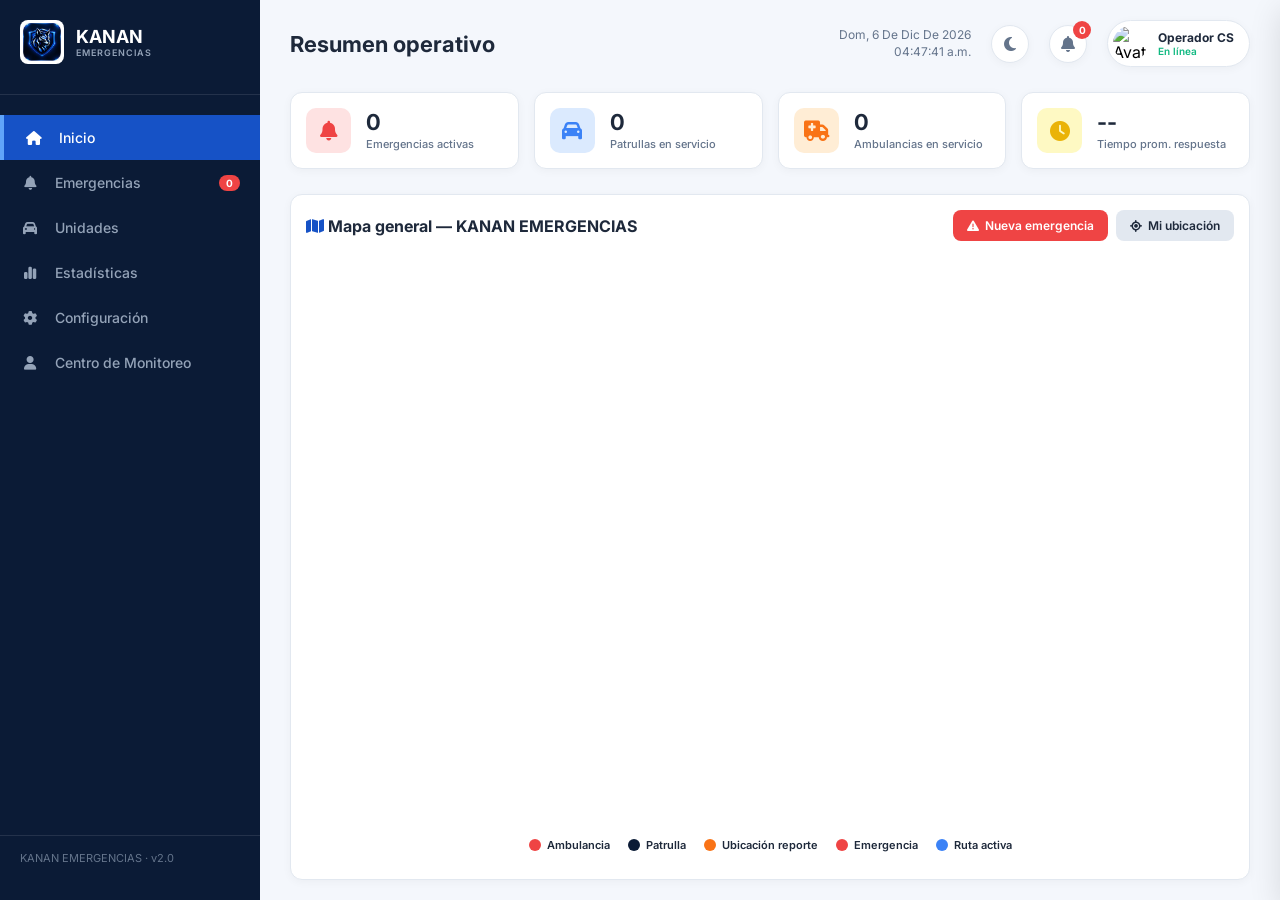
==== commit 199b4fb6: "update" ====
--- a/admin/index.html
+++ b/admin/index.html
@@ -537,6 +537,7 @@
             <li data-view="unidades"><i class="fa-solid fa-car"></i> <span>Unidades</span></li>
             <li data-view="reportes"><i class="fa-solid fa-chart-simple"></i> <span>Estadísticas</span></li>
             <li data-view="configuracion"><i class="fa-solid fa-gear"></i> <span>Configuración</span></li>
+            <li data-view="perfil"><i class="fa-solid fa-user"></i> <span>Centro de Monitoreo</span></li>
         </ul>
         <div class="sidebar-footer">
             <p>KANAN EMERGENCIAS · v2.0</p>
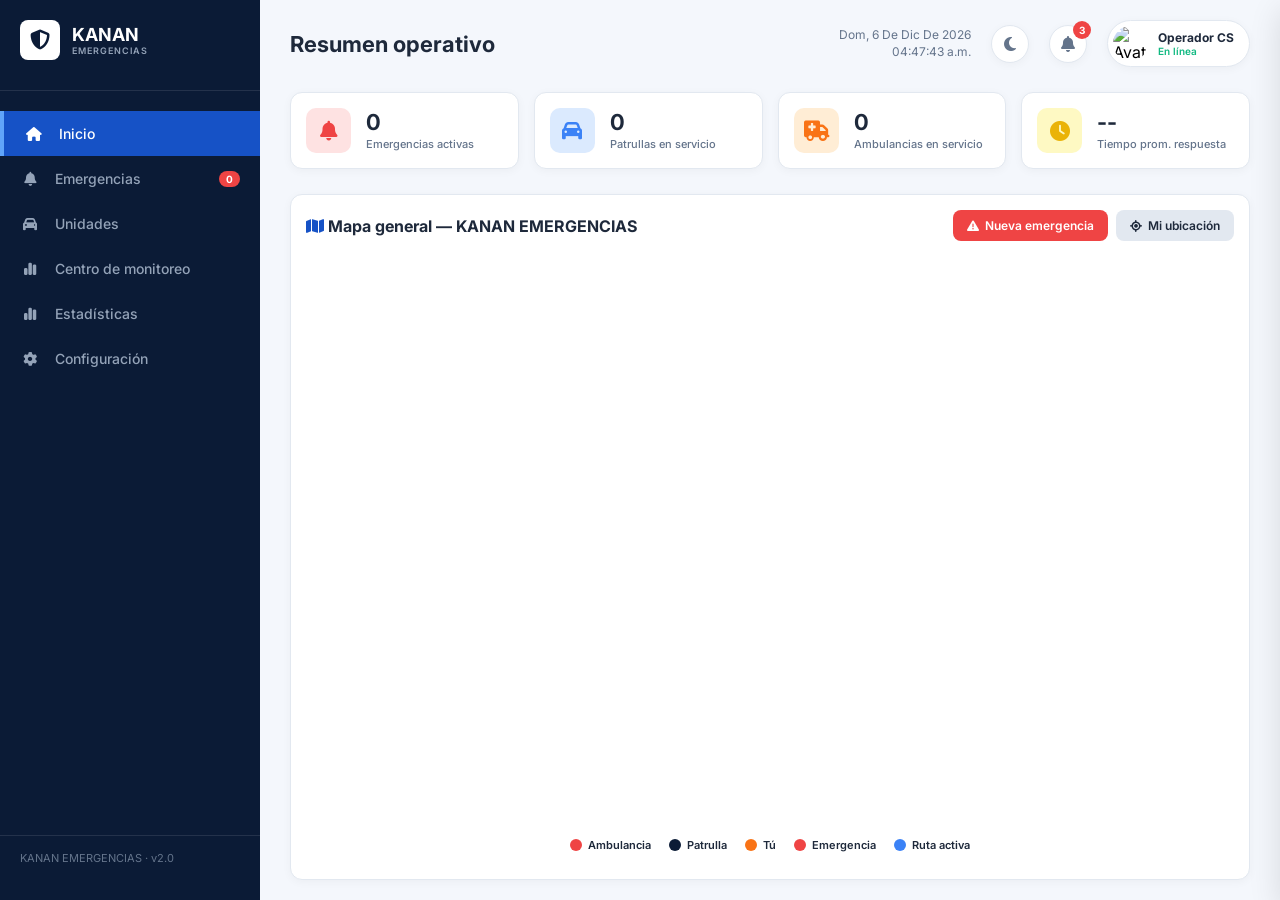
==== commit 705c709c: "monitoreo" ====
--- a/admin/index.html
+++ b/admin/index.html
@@ -54,7 +54,7 @@
         /* ============ SIDEBAR ============ */
         .sidebar { width: 260px; background-color: var(--bg-sidebar); color: var(--white); display: flex; flex-direction: column; padding: 20px 0; flex-shrink: 0; }
         .logo-container { display: flex; align-items: center; gap: 12px; padding: 0 20px 30px 20px; border-bottom: 1px solid rgba(255,255,255,0.1); }
-        .logo-img { width: 44px; height: 44px; border-radius: 8px; object-fit: cover; background: var(--white); padding: 3px; flex-shrink: 0; }
+        .logo-icon { background-color: var(--white); color: var(--bg-sidebar); width: 40px; height: 40px; border-radius: 8px; display: flex; align-items: center; justify-content: center; font-size: 20px; }
         .logo-text h1 { font-size: 18px; font-weight: 700; line-height: 1.2; }
         .logo-text p { font-size: 9px; color: #94A3B8; letter-spacing: 1px; font-weight: 600; }
         .nav-menu { list-style: none; margin-top: 20px; flex-grow: 1; }
@@ -116,186 +116,22 @@
         .btn-success:hover { background: #059669; }
 
         #map { width: 100%; height: 100%; border-radius: 8px; flex-grow: 1; z-index: 1; min-height: 350px; }
-        .leaflet-container { cursor: default; }
-        body.modo-seleccion .leaflet-container { cursor: crosshair !important; }
         
         .map-legend { display: flex; justify-content: center; gap: 18px; margin-top: 12px; flex-wrap: wrap; }
         .legend-item { display: flex; align-items: center; gap: 6px; font-size: 11px; font-weight: 600; color: var(--text-main); }
         .legend-dot { width: 12px; height: 12px; border-radius: 50%; display: inline-block; }
 
-        /* ============================================================
-           MARCADORES PROFESIONALES
-           ============================================================ */
         .custom-marker-wrapper { background: transparent !important; border: none !important; }
-
-        .km-marker {
-            position: relative;
-            display: flex;
-            align-items: center;
-            justify-content: center;
-            filter: drop-shadow(0 4px 6px rgba(0,0,0,0.35));
-            transition: transform 0.2s ease;
-        }
-        .km-marker:hover { transform: scale(1.08); }
-
-        .km-vehicle {
-            width: 44px; height: 44px;
-            border-radius: 50%;
-            display: flex; align-items: center; justify-content: center;
-            border: 3px solid #FFFFFF;
-            position: relative;
-        }
-        .km-vehicle svg { width: 22px; height: 22px; display: block; }
-
-        .km-patrol { background: linear-gradient(145deg, #12294d 0%, #0B1B36 100%); }
-        .km-ambulance { background: linear-gradient(145deg, #F87171 0%, #EF4444 100%); }
-
-        .km-vehicle::before {
-            content: '';
-            position: absolute; inset: -6px;
-            border-radius: 50%;
-            border: 1.5px solid rgba(255,255,255,0.25);
-        }
-
-        .km-heading {
-            position: absolute;
-            top: -10px; left: 50%;
-            transform: translateX(-50%);
-            width: 0; height: 0;
-            border-left: 6px solid transparent;
-            border-right: 6px solid transparent;
-            border-bottom: 9px solid #FFFFFF;
-            filter: drop-shadow(0 1px 2px rgba(0,0,0,0.5));
-            transform-origin: 50% 32px;
-        }
-
-        .km-label {
-            position: absolute;
-            bottom: -22px; left: 50%;
-            transform: translateX(-50%);
-            background: rgba(11, 27, 54, 0.92);
-            color: #FFFFFF;
-            font-size: 10px;
-            font-weight: 700;
-            letter-spacing: 0.4px;
-            padding: 2px 7px;
-            border-radius: 5px;
-            white-space: nowrap;
-            border: 1px solid rgba(255,255,255,0.18);
-            pointer-events: none;
-        }
-
-        .km-user {
-            width: 34px; height: 34px;
-            border-radius: 50%;
-            background: #FFFFFF;
-            border: 3px solid var(--orange);
-            display: flex; align-items: center; justify-content: center;
-            position: relative;
-        }
-        .km-user::after {
-            content: '';
-            position: absolute; inset: -10px;
-            border-radius: 50%;
-            border: 2px solid var(--orange);
-            opacity: 0.5;
-            animation: kmPing 2s ease-out infinite;
-        }
-        .km-user svg { width: 16px; height: 16px; }
-
-        @keyframes kmPing {
-            0% { transform: scale(0.6); opacity: 0.8; }
-            100% { transform: scale(1.6); opacity: 0; }
-        }
-
-        .km-emergency {
-            width: 38px; height: 38px;
-            border-radius: 50%;
-            background: var(--red);
-            border: 3px solid #FFFFFF;
-            display: flex; align-items: center; justify-content: center;
-            position: relative;
-            animation: kmEmergency 1.4s ease-in-out infinite;
-        }
-        .km-emergency svg { width: 18px; height: 18px; }
-        .km-emergency::before,
-        .km-emergency::after {
-            content: '';
-            position: absolute;
-            inset: 0;
-            border-radius: 50%;
-            border: 2px solid var(--red);
-            animation: kmRipple 1.8s ease-out infinite;
-        }
-        .km-emergency::after { animation-delay: 0.9s; }
-
-        @keyframes kmEmergency {
-            0%, 100% { transform: scale(1); }
-            50% { transform: scale(1.08); }
-        }
-        @keyframes kmRipple {
-            0% { transform: scale(1); opacity: 0.75; }
-            100% { transform: scale(2.1); opacity: 0; }
-        }
-
-        /* ============ SPEED HUD ============ */
-        .km-speedhud {
-            position: absolute;
-            bottom: 30px;
-            left: 50%;
-            transform: translateX(-50%);
-            background: linear-gradient(145deg, rgba(11,27,54,0.96), rgba(22,41,77,0.96));
-            backdrop-filter: blur(8px);
-            border: 1px solid rgba(96,165,250,0.45);
-            border-radius: 9px;
-            padding: 5px 9px 6px;
-            min-width: 62px;
-            text-align: center;
-            box-shadow: 0 6px 18px rgba(0,0,0,0.45), 0 0 0 1px rgba(255,255,255,0.06) inset;
-            pointer-events: none;
-            animation: kmHudIn 0.3s ease;
-        }
-        @keyframes kmHudIn {
-            from { opacity: 0; transform: translateX(-50%) translateY(6px); }
-            to   { opacity: 1; transform: translateX(-50%) translateY(0); }
-        }
-        .km-speedhud .hud-value {
-            font-size: 15px;
-            font-weight: 800;
-            color: #FFFFFF;
-            line-height: 1;
-            letter-spacing: -0.5px;
-        }
-        .km-speedhud .hud-unit {
-            font-size: 8px;
-            font-weight: 700;
-            color: #93C5FD;
-            letter-spacing: 1px;
-            text-transform: uppercase;
-        }
-        .km-speedhud .hud-bar {
-            height: 3px;
-            background: rgba(255,255,255,0.15);
-            border-radius: 2px;
-            margin-top: 4px;
-            overflow: hidden;
-        }
-        .km-speedhud .hud-bar-fill {
-            height: 100%;
-            background: linear-gradient(90deg, #60A5FA, #EF4444);
-            border-radius: 2px;
-            transition: width 0.2s linear;
-        }
-        .km-speedhud .hud-status {
-            font-size: 7px;
-            font-weight: 800;
-            color: #F87171;
-            letter-spacing: 1.2px;
-            margin-top: 3px;
-            text-transform: uppercase;
-            animation: kmBlink 1s infinite;
-        }
-        @keyframes kmBlink { 0%,100% { opacity: 1; } 50% { opacity: 0.4; } }
+        .custom-marker { display: flex; align-items: center; justify-content: center; color: white; font-weight: bold; font-size: 12px; border-radius: 6px; box-shadow: 0 2px 5px rgba(0,0,0,0.3); position: relative; transition: transform 0.15s; }
+        .marker-patrol { background-color: var(--bg-sidebar); width: 35px; height: 25px; }
+        .marker-ambulance { background-color: var(--red); width: 35px; height: 25px; }
+        .marker-location { background-color: var(--orange); width: 30px; height: 30px; border-radius: 50%; border: 2px solid white; font-size: 14px; }
+        .marker-emergency { background-color: var(--red); width: 34px; height: 34px; border-radius: 50%; border: 3px solid white; font-size: 14px; animation: emergencyPulse 1.5s infinite; }
+        @keyframes emergencyPulse {
+            0%,100% { box-shadow: 0 0 0 0 rgba(239,68,68,0.7); }
+            50% { box-shadow: 0 0 0 12px rgba(239,68,68,0); }
+        }
+        .marker-label { position: absolute; bottom: -18px; left: 50%; transform: translateX(-50%); color: white; font-size: 10px; font-weight: 700; white-space: nowrap; text-shadow: 0 1px 3px rgba(0,0,0,0.8); background: rgba(0,0,0,0.5); padding: 1px 5px; border-radius: 3px; pointer-events: none; }
 
         .units-status { margin-top: 12px; display: flex; gap: 8px; flex-wrap: wrap; }
         .unit-chip { background: var(--bg-body); border: 1px solid var(--border); padding: 5px 10px; border-radius: 20px; font-size: 11px; font-weight: 600; color: var(--text-main); display: flex; align-items: center; gap: 6px; cursor: pointer; transition: all 0.2s; }
@@ -320,11 +156,13 @@
         .input:focus, .select:focus { border-color: var(--bg-active); box-shadow: 0 0 0 3px rgba(22,82,198,0.15); }
         .input { min-width: 140px; }
 
+        /* Filters */
         .filters { display: flex; gap: 8px; flex-wrap: wrap; margin-bottom: 15px; }
         .filter-chip { padding: 6px 14px; border-radius: 20px; border: 1px solid var(--border); background: var(--bg-input); color: var(--text-muted); font-size: 12px; font-weight: 600; cursor: pointer; transition: all 0.2s; }
         .filter-chip:hover { border-color: var(--bg-active); color: var(--bg-active); }
         .filter-chip.active { background: var(--bg-active); color: white; border-color: var(--bg-active); }
 
+        /* Units Grid */
         .units-grid { display: grid; grid-template-columns: repeat(auto-fill, minmax(240px, 1fr)); gap: 12px; }
         .unit-card {
             background: var(--bg-body); border: 1px solid var(--border); border-radius: 10px;
@@ -351,6 +189,7 @@
         .unit-card .btn-delete { background: none; border: none; color: var(--red); cursor: pointer; font-size: 14px; padding: 6px; border-radius: 6px; }
         .unit-card .btn-delete:hover { background: var(--red-light); }
 
+        /* Emergencies */
         .emergency-grid { display: grid; grid-template-columns: repeat(auto-fill, minmax(300px, 1fr)); gap: 12px; }
         .emergency-card {
             background: var(--bg-body); border: 1px solid var(--border); border-left: 4px solid var(--red);
@@ -368,14 +207,16 @@
         .priority-baja { background: var(--green-light); color: var(--green); }
         .emergency-meta { font-size: 11px; color: var(--text-muted); display: flex; flex-direction: column; gap: 4px; }
         .emergency-meta i { width: 14px; }
-        .emergency-actions { display: flex; gap: 6px; margin-top: 10px; align-items: center; }
+        .emergency-actions { display: flex; gap: 6px; margin-top: 10px; }
         .emergency-actions .btn { padding: 5px 10px; font-size: 11px; }
 
+        /* Charts */
         .charts-grid { display: grid; grid-template-columns: repeat(auto-fit, minmax(320px, 1fr)); gap: 18px; }
         .chart-card { background: var(--bg-card); border: 1px solid var(--border); border-radius: 12px; padding: 20px; box-shadow: var(--shadow); }
         .chart-card h3 { font-size: 14px; color: var(--text-main); margin-bottom: 15px; display: flex; align-items: center; gap: 8px; }
         .chart-card canvas { max-height: 260px; }
 
+        /* Modal */
         .modal-overlay {
             position: fixed; inset: 0; background: rgba(0,0,0,0.6); backdrop-filter: blur(4px);
             display: none; align-items: center; justify-content: center; z-index: 9999;
@@ -388,7 +229,14 @@
             animation: slideUp 0.3s ease;
         }
         @keyframes slideUp { from { opacity: 0; transform: translateY(20px); } to { opacity: 1; transform: translateY(0); } }
-
+        .modal h3 { font-size: 18px; color: var(--text-main); margin-bottom: 5px; }
+        .modal .subtitle { font-size: 12px; color: var(--text-muted); margin-bottom: 18px; }
+        .modal-field { margin-bottom: 14px; }
+        .modal-field label { display: block; font-size: 12px; font-weight: 600; color: var(--text-main); margin-bottom: 6px; }
+        .modal-field .input, .modal-field .select { width: 100%; }
+        .modal-actions { display: flex; gap: 10px; justify-content: flex-end; margin-top: 20px; }
+
+        /* Side Detail Panel */
         .detail-panel {
             position: fixed; top: 0; right: 0; bottom: 0; width: 360px;
             background: var(--bg-card); border-left: 1px solid var(--border);
@@ -406,6 +254,7 @@
         .detail-row .label { color: var(--text-muted); font-weight: 500; }
         .detail-row .value { color: var(--text-main); font-weight: 700; }
 
+        /* Toasts */
         .toast-container { position: fixed; top: 20px; right: 20px; z-index: 10000; display: flex; flex-direction: column; gap: 10px; }
         .toast {
             background: var(--bg-card); border: 1px solid var(--border); border-left: 4px solid var(--blue);
@@ -429,95 +278,19 @@
         .empty-state { text-align: center; padding: 30px; color: var(--text-muted); font-size: 13px; }
         .empty-state i { font-size: 32px; margin-bottom: 10px; opacity: 0.5; display: block; }
 
+        /* Scrollbar */
         ::-webkit-scrollbar { width: 8px; height: 8px; }
         ::-webkit-scrollbar-track { background: transparent; }
         ::-webkit-scrollbar-thumb { background: var(--border); border-radius: 4px; }
         ::-webkit-scrollbar-thumb:hover { background: var(--text-muted); }
 
+        /* Responsive */
         @media (max-width: 900px) {
             .stats-container { grid-template-columns: repeat(2, 1fr); }
             .sidebar { width: 70px; }
             .logo-text, .nav-menu li span, .sidebar-footer { display: none; }
             .nav-menu li { justify-content: center; padding: 14px; }
             .detail-panel { width: 100%; }
-            .logo-img { width: 38px; height: 38px; }
-        }
-
-        /* ============================================
-           AUTOCOMPLETADO DE DIRECCIONES
-           ============================================ */
-        .autocomplete-wrapper {
-            position: relative;
-            display: inline-block;
-            min-width: 260px;
-            flex: 1 1 260px;
-        }
-        .autocomplete-wrapper .input {
-            width: 100%;
-            min-width: 0;
-        }
-        .autocomplete-list {
-            position: absolute;
-            top: calc(100% + 4px);
-            left: 0;
-            right: 0;
-            background: var(--bg-card);
-            border: 1px solid var(--border);
-            border-radius: 10px;
-            box-shadow: var(--shadow-lg);
-            max-height: 280px;
-            overflow-y: auto;
-            z-index: 5000;
-            display: none;
-            animation: fadeIn 0.15s ease;
-        }
-        .autocomplete-list.active { display: block; }
-        .autocomplete-item {
-            padding: 10px 14px;
-            cursor: pointer;
-            border-bottom: 1px solid var(--border);
-            font-size: 13px;
-            color: var(--text-main);
-            display: flex;
-            align-items: flex-start;
-            gap: 10px;
-            transition: background 0.15s;
-        }
-        .autocomplete-item:last-child { border-bottom: none; }
-        .autocomplete-item:hover,
-        .autocomplete-item.selected {
-            background: var(--blue-light);
-        }
-        body.dark .autocomplete-item:hover,
-        body.dark .autocomplete-item.selected {
-            background: rgba(59,130,246,0.2);
-        }
-        .autocomplete-item i {
-            color: var(--bg-active);
-            margin-top: 2px;
-            flex-shrink: 0;
-        }
-        .autocomplete-item .ac-main {
-            font-weight: 600;
-            line-height: 1.3;
-        }
-        .autocomplete-item .ac-secondary {
-            font-size: 11px;
-            color: var(--text-muted);
-            font-weight: 400;
-            margin-top: 2px;
-        }
-        .autocomplete-item.loading,
-        .autocomplete-item.empty {
-            justify-content: center;
-            color: var(--text-muted);
-            font-style: italic;
-            cursor: default;
-            pointer-events: none;
-        }
-        .autocomplete-item.loading i,
-        .autocomplete-item.empty i {
-            color: var(--text-muted);
         }
     </style>
 </head>
@@ -525,7 +298,7 @@
 
     <aside class="sidebar">
         <div class="logo-container">
-            <img src="logo.jpeg" alt="KANAN EMERGENCIAS" class="logo-img">
+            <div class="logo-icon"><i class="fa-solid fa-shield-halved"></i></div>
             <div class="logo-text">
                 <h1>KANAN</h1>
                 <p>EMERGENCIAS</p>
@@ -535,9 +308,10 @@
             <li class="active" data-view="inicio"><i class="fa-solid fa-house"></i> <span>Inicio</span></li>
             <li data-view="emergencias"><i class="fa-solid fa-bell"></i> <span>Emergencias</span><span class="nav-badge" id="navEmergenciasBadge">0</span></li>
             <li data-view="unidades"><i class="fa-solid fa-car"></i> <span>Unidades</span></li>
+            <li data-view="reportes"><i class="fa-solid fa-chart-simple"></i> <span>Centro de monitoreo
+            </span></li>
             <li data-view="reportes"><i class="fa-solid fa-chart-simple"></i> <span>Estadísticas</span></li>
             <li data-view="configuracion"><i class="fa-solid fa-gear"></i> <span>Configuración</span></li>
-            <li data-view="perfil"><i class="fa-solid fa-user"></i> <span>Centro de Monitoreo</span></li>
         </ul>
         <div class="sidebar-footer">
             <p>KANAN EMERGENCIAS · v2.0</p>
@@ -557,7 +331,7 @@
                 </div>
                 <div class="icon-btn" id="btnNotifications" title="Notificaciones">
                     <i class="fa-solid fa-bell"></i>
-                    <span class="badge" id="notifBadge">0</span>
+                    <span class="badge" id="notifBadge">3</span>
                 </div>
                 <div class="user-profile">
                     <img src="https://i.pravatar.cc/150?img=11" alt="Avatar">
@@ -608,7 +382,7 @@
                 <div class="map-legend">
                     <div class="legend-item"><span class="legend-dot" style="background: var(--red);"></span> Ambulancia</div>
                     <div class="legend-item"><span class="legend-dot" style="background: var(--bg-sidebar);"></span> Patrulla</div>
-                    <div class="legend-item"><span class="legend-dot" style="background: var(--orange);"></span> Ubicación reporte</div>
+                    <div class="legend-item"><span class="legend-dot" style="background: var(--orange);"></span> Tú</div>
                     <div class="legend-item"><span class="legend-dot" style="background: var(--red); animation: pulse 1.5s infinite;"></span> Emergencia</div>
                     <div class="legend-item"><span class="legend-dot" style="background: var(--blue);"></span> Ruta activa</div>
                 </div>
@@ -621,21 +395,21 @@
         <div class="view" id="view-emergencias">
             <div class="panel-card" style="margin-bottom: 18px;">
                 <h3><i class="fa-solid fa-plus-circle" style="color: var(--red);"></i> Registrar emergencia</h3>
-                <p class="subtitle">Escribe una dirección o lugar (ej: "Tucta", "Naranjas", "Centro") y te mostraremos sugerencias cercanas. La unidad más cercana se asigna automáticamente.</p>
+                <p class="subtitle">Crea una emergencia y el sistema asignará la unidad más cercana automáticamente.</p>
                 <div class="form-row">
                     <select class="select" id="tipoEmergencia">
-                        <option value="accidente">🚗 Accidente / Choque (policía)</option>
-                        <option value="medica">🏥 Emergencia médica (ambulancia)</option>
+                        <option value="robo">🚨 Robo</option>
+                        <option value="accidente">🚗 Accidente</option>
+                        <option value="incendio">🔥 Incendio</option>
+                        <option value="violencia">⚠️ Violencia</option>
+                        <option value="medica">🏥 Emergencia médica</option>
                     </select>
                     <select class="select" id="prioridadEmergencia">
                         <option value="alta">🔴 Prioridad alta</option>
                         <option value="media">🟠 Prioridad media</option>
                         <option value="baja">🟢 Prioridad baja</option>
                     </select>
-                    <div class="autocomplete-wrapper">
-                        <input type="text" class="input" id="direccionEmergencia" placeholder="Dirección o lugar (ej: Tucta, Naranjas, Centro)" maxlength="80" autocomplete="off">
-                        <div class="autocomplete-list" id="autocompleteList"></div>
-                    </div>
+                    <input type="text" class="input" id="direccionEmergencia" placeholder="Dirección (opcional)" maxlength="60">
                     <button class="btn btn-danger" id="btnCrearEmergencia">
                         <i class="fa-solid fa-bullhorn"></i> Crear emergencia
                     </button>
@@ -660,43 +434,32 @@
             <div class="unidades-container">
                 <div class="panel-card">
                     <h3><i class="fa-solid fa-plus-circle" style="color: var(--bg-active);"></i> Agregar unidad temporal</h3>
-                    <p class="subtitle">Haz clic en "Seleccionar punto en mapa" y luego haz clic en el mapa para definir el punto de partida. Las unidades temporales se eliminan al recargar la página.</p>
+                    <p class="subtitle">Las unidades temporales se eliminan automáticamente al recargar la página.</p>
                     <div class="form-row">
                         <select class="select" id="tipoUnidadTemporal">
                             <option value="patrol">🚔 Patrulla</option>
                             <option value="ambulance">🚑 Ambulancia</option>
                         </select>
                         <input type="text" class="input" id="idUnidadTemporal" placeholder="ID (ej: P-04)" maxlength="8">
-                        <button class="btn btn-secondary" id="btnSeleccionarPunto">
-                            <i class="fa-solid fa-location-dot"></i> Seleccionar punto en mapa
-                        </button>
-                        <button class="btn" id="btnAgregarUnidad" disabled>
-                            <i class="fa-solid fa-plus"></i> Agregar unidad
+                        <button class="btn" id="btnAgregarUnidad">
+                            <i class="fa-solid fa-plus"></i> Agregar
                         </button>
                         <button class="btn btn-secondary" id="btnLimpiarTemporales">
                             <i class="fa-solid fa-trash"></i> Limpiar temporales
                         </button>
                     </div>
-                    <p class="subtitle" id="puntoSeleccionadoInfo" style="margin-top: 10px; color: var(--green); display: none;">
-                        <i class="fa-solid fa-check-circle"></i> Punto de partida seleccionado. Ahora presiona "Agregar unidad".
-                    </p>
                 </div>
 
                 <div class="panel-card" style="flex-grow: 1;">
                     <h3><i class="fa-solid fa-list" style="color: var(--bg-active);"></i> Unidades activas</h3>
-                    <p class="subtitle" id="unidadesCount">0 unidades activas</p>
+                    <p class="subtitle" id="unidadesCount">Cargando...</p>
                     <div class="filters" id="unidadesFilters">
                         <div class="filter-chip active" data-filter="todas">Todas</div>
                         <div class="filter-chip" data-filter="patrol">Patrullas</div>
                         <div class="filter-chip" data-filter="ambulance">Ambulancias</div>
                         <div class="filter-chip" data-filter="temporal">Temporales</div>
                     </div>
-                    <div class="units-grid" id="unitsGrid">
-                        <div class="empty-state" style="grid-column:1/-1;">
-                            <i class="fa-solid fa-car"></i>
-                            No hay unidades. Agrega una unidad temporal o define puntos de partida.
-                        </div>
-                    </div>
+                    <div class="units-grid" id="unitsGrid"></div>
                 </div>
             </div>
         </div>
@@ -752,11 +515,8 @@
                 </div>
                 <div class="detail-row">
                     <span class="label">Auto-asignar emergencias</span>
-                    <input type="checkbox" id="autoAsignar" checked disabled style="width: 20px; height: 20px; opacity:0.6; cursor:not-allowed;">
-                </div>
-                <p class="subtitle" style="margin-top:-5px;font-size:11px;color:var(--green);">
-                    <i class="fa-solid fa-circle-info"></i> La asignación automática está siempre activa. La unidad más cercana del tipo requerido se envía sola.
-                </p>
+                    <input type="checkbox" id="autoAsignar" checked style="width: 20px; height: 20px;">
+                </div>
                 <div class="detail-row">
                     <span class="label">Notificaciones del sistema</span>
                     <input type="checkbox" id="notificaciones" checked style="width: 20px; height: 20px;">
@@ -770,6 +530,7 @@
 
     </main>
 
+    <!-- Detail Panel -->
     <aside class="detail-panel" id="detailPanel">
         <div class="detail-header">
             <h3 id="detailTitle">Detalles</h3>
@@ -778,10 +539,12 @@
         <div class="detail-body" id="detailBody"></div>
     </aside>
 
+    <!-- Modal -->
     <div class="modal-overlay" id="modalOverlay">
         <div class="modal" id="modalContent"></div>
     </div>
 
+    <!-- Toasts -->
     <div class="toast-container" id="toastContainer"></div>
 
     <script src="https://unpkg.com/leaflet@1.9.4/dist/leaflet.js"></script>
@@ -852,55 +615,17 @@
         }).addTo(map);
 
         // ==========================================
-        // ICONOS SVG
-        // ==========================================
-        const SVG_PATROL = `<svg viewBox="0 0 24 24" fill="none" xmlns="http://www.w3.org/2000/svg">
-            <path d="M5 11l1.5-3.5A2 2 0 018.3 6h7.4a2 2 0 011.8 1.5L19 11v6a1 1 0 01-1 1h-1.5a1.5 1.5 0 01-3 0h-5a1.5 1.5 0 01-3 0H6a1 1 0 01-1-1v-6z" stroke="#FFFFFF" stroke-width="1.6" stroke-linejoin="round"/>
-            <path d="M5 11h14" stroke="#FFFFFF" stroke-width="1.6"/>
-            <circle cx="8" cy="16.5" r="1" fill="#FFFFFF"/>
-            <circle cx="16" cy="16.5" r="1" fill="#FFFFFF"/>
-            <path d="M10.5 9h3" stroke="#FFFFFF" stroke-width="1.4" stroke-linecap="round"/>
-        </svg>`;
-
-        const SVG_AMBULANCE = `<svg viewBox="0 0 24 24" fill="none" xmlns="http://www.w3.org/2000/svg">
-            <path d="M4 11l1.2-3.2A2 2 0 017.1 6.5h6.4a2 2 0 011.9 1.4L16.5 11v6a1 1 0 01-1 1h-1.2a1.5 1.5 0 01-3 0H8.7a1.5 1.5 0 01-3 0H5a1 1 0 01-1-1v-6z" stroke="#FFFFFF" stroke-width="1.6" stroke-linejoin="round"/>
-            <path d="M4 11h12.5" stroke="#FFFFFF" stroke-width="1.6"/>
-            <path d="M12 7.5v3M10.5 9h3" stroke="#FFFFFF" stroke-width="1.5" stroke-linecap="round"/>
-            <circle cx="7.2" cy="16.5" r="1" fill="#FFFFFF"/>
-            <circle cx="14.2" cy="16.5" r="1" fill="#FFFFFF"/>
-            <path d="M17 8.5h2.2a1.5 1.5 0 011.4 1l.9 2.2V17a1 1 0 01-1 1h-1.3" stroke="#FFFFFF" stroke-width="1.5" stroke-linejoin="round"/>
-        </svg>`;
-
-        const SVG_USER = `<svg viewBox="0 0 24 24" fill="none" xmlns="http://www.w3.org/2000/svg">
-            <circle cx="12" cy="12" r="3.2" stroke="#F97316" stroke-width="1.8"/>
-            <path d="M12 2v3M12 19v3M2 12h3M19 12h3" stroke="#F97316" stroke-width="1.8" stroke-linecap="round"/>
-        </svg>`;
-
-        const SVG_ACCIDENT = `<svg viewBox="0 0 24 24" fill="none" xmlns="http://www.w3.org/2000/svg">
-            <path d="M12 3L2 20h20L12 3z" stroke="#FFFFFF" stroke-width="1.7" stroke-linejoin="round"/>
-            <path d="M12 9v5" stroke="#FFFFFF" stroke-width="1.9" stroke-linecap="round"/>
-            <circle cx="12" cy="17.2" r="1.1" fill="#FFFFFF"/>
-        </svg>`;
-
-        const SVG_MEDICAL = `<svg viewBox="0 0 24 24" fill="none" xmlns="http://www.w3.org/2000/svg">
-            <path d="M12 21s-7.5-4.6-9.3-9.6C1.4 7.7 3.6 4.5 7 4.5c2 0 3.7 1.2 5 3 1.3-1.8 3-3 5-3 3.4 0 5.6 3.2 4.3 6.9C19.5 16.4 12 21 12 21z" stroke="#FFFFFF" stroke-width="1.6" stroke-linejoin="round"/>
-            <path d="M7.5 12h3l1-2.4 1.6 4.2 1-1.8h3" stroke="#FFFFFF" stroke-width="1.6" stroke-linecap="round" stroke-linejoin="round"/>
-        </svg>`;
-
-        const SVG_CHECK = `<svg viewBox="0 0 24 24" fill="none" xmlns="http://www.w3.org/2000/svg">
-            <path d="M5 12.5l4.2 4.2L19 7" stroke="#FFFFFF" stroke-width="2.4" stroke-linecap="round" stroke-linejoin="round"/>
-        </svg>`;
-
-        function createCustomIcon(className, label, iconHtml = '', rotatable = false, extraClass = '') {
+        // ICONOS
+        // ==========================================
+        function createCustomIcon(className, label, iconHtml = '', rotatable = false) {
             return L.divIcon({
                 className: 'custom-marker-wrapper',
-                html: `<div class="km-marker ${extraClass}">
-                            ${rotatable ? `<div class="km-heading"></div>` : ''}
-                            <div class="km-vehicle ${className}">${iconHtml}</div>
-                            <div class="km-label">${label}</div>
+                html: `<div class="custom-marker ${className}">
+                            ${iconHtml}
+                            <div class="marker-label">${label}</div>
                        </div>`,
-                iconSize: [44, 44],
-                iconAnchor: [22, 22]
+                iconSize: [35, 25],
+                iconAnchor: [17, 12]
             });
         }
 
@@ -931,20 +656,12 @@
                 }).addTo(map);
 
                 marcadorUsuario = L.marker(e.latlng, {
-                    icon: L.divIcon({
-                        className: 'custom-marker-wrapper',
-                        html: `<div class="km-marker">
-                                   <div class="km-user">${SVG_USER}</div>
-                                   <div class="km-label">Tú</div>
-                               </div>`,
-                        iconSize: [34, 34],
-                        iconAnchor: [17, 17]
-                    })
-                }).addTo(map).bindPopup(`<b>Ubicación reporte</b><br>Precisión: ±${Math.round(e.accuracy)} m`);
+                    icon: createCustomIcon('marker-location', 'Tú', '<i class="fa-solid fa-location-crosshairs"></i>')
+                }).addTo(map).bindPopup(`<b>Tu ubicación</b><br>Precisión: ±${Math.round(e.accuracy)} m`);
 
                 centroSimulacion = e.latlng;
                 ubicacionObtenida = true;
-                iniciarSimulacionBase(e.latlng);
+                iniciarSimulacion(e.latlng);
                 btn.disabled = false;
                 btn.innerHTML = '<i class="fa-solid fa-location-crosshairs"></i> Mi ubicación';
                 map.off('locationfound', onFound);
@@ -957,18 +674,10 @@
                 map.setView(centroSimulacion, 15);
                 if (marcadorUsuario) map.removeLayer(marcadorUsuario);
                 marcadorUsuario = L.marker(centroSimulacion, {
-                    icon: L.divIcon({
-                        className: 'custom-marker-wrapper',
-                        html: `<div class="km-marker">
-                                   <div class="km-user">${SVG_USER}</div>
-                                   <div class="km-label">Tú</div>
-                               </div>`,
-                        iconSize: [34, 34],
-                        iconAnchor: [17, 17]
-                    })
-                }).addTo(map).bindPopup('Ubicación reporte (aprox)');
+                    icon: createCustomIcon('marker-location', 'Tú (aprox)', '<i class="fa-solid fa-location-crosshairs"></i>')
+                }).addTo(map).bindPopup('Ubicación aproximada');
                 ubicacionObtenida = true;
-                iniciarSimulacionBase(centroSimulacion);
+                iniciarSimulacion(centroSimulacion);
                 if (!auto) toast('Ubicación no disponible', 'Usando ubicación por defecto', 'warning');
                 map.off('locationerror', onError);
             };
@@ -1007,244 +716,6 @@
             }
             return coordinates;
         }
-
-        // ==========================================
-        // GEOCODIFICACIÓN
-        // ==========================================
-        async function geocodificar(direccion) {
-            const viewbox = [
-                centroSimulacion.lng - 0.20, centroSimulacion.lat - 0.20,
-                centroSimulacion.lng + 0.20, centroSimulacion.lat + 0.20
-            ].join(',');
-            const url = `https://nominatim.openstreetmap.org/search?format=json&limit=1&viewbox=${viewbox}&q=${encodeURIComponent(direccion)}`;
-            try {
-                const res = await fetch(url, { headers: { 'Accept-Language': 'es' } });
-                const data = await res.json();
-                if (!data.length) return null;
-                return L.latLng(parseFloat(data[0].lat), parseFloat(data[0].lon));
-            } catch (err) {
-                console.warn('Error geocoding:', err);
-                return null;
-            }
-        }
-
-        async function reverseGeocodificar(latlng) {
-            const url = `https://nominatim.openstreetmap.org/reverse?format=json&lat=${latlng.lat}&lon=${latlng.lng}&zoom=18&addressdetails=1`;
-            try {
-                const res = await fetch(url, { headers: { 'Accept-Language': 'es' } });
-                const data = await res.json();
-                return data.display_name?.split(',').slice(0, 3).join(',') || 'Punto seleccionado';
-            } catch {
-                return 'Punto seleccionado';
-            }
-        }
-
-        // ==========================================
-        // AUTOCOMPLETADO DE DIRECCIONES
-        // ==========================================
-        const inputDireccion = document.getElementById('direccionEmergencia');
-        const autocompleteList = document.getElementById('autocompleteList');
-        let acTimeout = null;
-        let acSelectedIndex = -1;
-        let acResults = [];
-        let acAbortController = null;
-
-        function getCentro() {
-            const c = centroSimulacion || L.latLng(20.9754, -89.6169);
-            return { lat: c.lat, lng: c.lng };
-        }
-
-        async function buscarSugerencias(query) {
-            if (!query || query.trim().length < 2) {
-                ocultarAutocomplete();
-                return;
-            }
-
-            mostrarLoading();
-
-            if (acAbortController) acAbortController.abort();
-            acAbortController = new AbortController();
-            const signal = acAbortController.signal;
-
-            const { lat, lng } = getCentro();
-            const delta = 0.35;
-            const viewbox = [
-                lng - delta, lat + delta,
-                lng + delta, lat - delta
-            ].join(',');
-
-            let resultados = [];
-
-            try {
-                const urlNom = `https://nominatim.openstreetmap.org/search?format=jsonv2&limit=8&addressdetails=1&accept-language=es&viewbox=${viewbox}&bounded=0&q=${encodeURIComponent(query)}`;
-                const res = await fetch(urlNom, {
-                    signal,
-                    headers: { 'Accept': 'application/json' }
-                });
-                if (res.ok) {
-                    const data = await res.json();
-                    resultados = (data || []).map(item => {
-                        const addr = item.address || {};
-                        const principal = item.name
-                            || addr.road
-                            || addr.neighbourhood
-                            || addr.suburb
-                            || addr.village
-                            || addr.town
-                            || addr.city
-                            || item.display_name?.split(',')[0]
-                            || 'Lugar';
-                        const secundarios = [
-                            addr.road,
-                            addr.suburb || addr.neighbourhood || addr.village || addr.town,
-                            addr.city || addr.municipality || addr.county,
-                            addr.state
-                        ].filter(Boolean).filter((v, i, a) => a.indexOf(v) === i);
-                        return {
-                            nombre: principal,
-                            detalles: secundarios.join(', '),
-                            lat: parseFloat(item.lat),
-                            lng: parseFloat(item.lon)
-                        };
-                    });
-                }
-            } catch (err) {
-                if (err.name === 'AbortError') return;
-                console.warn('Nominatim error:', err);
-            }
-
-            if (resultados.length === 0) {
-                try {
-                    const urlPhoton = `https://photon.komoot.io/api/?q=${encodeURIComponent(query)}&lang=es&limit=8&lat=${lat}&lon=${lng}`;
-                    const res = await fetch(urlPhoton, { signal });
-                    if (res.ok) {
-                        const data = await res.json();
-                        resultados = (data.features || []).map(f => {
-                            const p = f.properties || {};
-                            const principal = p.name || p.street || p.city || p.town || p.village || p.county || 'Lugar';
-                            const detalles = [p.street, p.city, p.town, p.village, p.state, p.country]
-                                .filter(Boolean).filter((v, i, a) => a.indexOf(v) === i)
-                                .join(', ');
-                            return {
-                                nombre: principal,
-                                detalles,
-                                lat: f.geometry.coordinates[1],
-                                lng: f.geometry.coordinates[0]
-                            };
-                        });
-                    }
-                } catch (err) {
-                    if (err.name === 'AbortError') return;
-                    console.warn('Photon error:', err);
-                }
-            }
-
-            acResults = resultados;
-            renderAutocomplete();
-        }
-
-        function mostrarLoading() {
-            autocompleteList.innerHTML = `<div class="autocomplete-item loading"><i class="fa-solid fa-spinner fa-spin"></i> Buscando lugares cercanos...</div>`;
-            autocompleteList.classList.add('active');
-            acSelectedIndex = -1;
-        }
-
-        function renderAutocomplete() {
-            if (acResults.length === 0) {
-                autocompleteList.innerHTML = `<div class="autocomplete-item empty"><i class="fa-solid fa-location-dot"></i> Sin resultados cercanos</div>`;
-                autocompleteList.classList.add('active');
-                return;
-            }
-
-            autocompleteList.innerHTML = acResults.map((r, i) => `
-                <div class="autocomplete-item" data-index="${i}">
-                    <i class="fa-solid fa-location-dot"></i>
-                    <div>
-                        <div class="ac-main">${escapeHtml(r.nombre)}</div>
-                        ${r.detalles ? `<div class="ac-secondary">${escapeHtml(r.detalles)}</div>` : ''}
-                    </div>
-                </div>
-            `).join('');
-            autocompleteList.classList.add('active');
-
-            autocompleteList.querySelectorAll('.autocomplete-item').forEach(item => {
-                item.addEventListener('mousedown', (e) => {
-                    e.preventDefault();
-                    const idx = parseInt(item.dataset.index);
-                    seleccionarSugerencia(idx);
-                });
-            });
-        }
-
-        function escapeHtml(s) {
-            return String(s).replace(/[&<>"']/g, c => ({
-                '&':'&amp;','<':'&lt;','>':'&gt;','"':'&quot;',"'":'&#39;'
-            })[c]);
-        }
-
-        function seleccionarSugerencia(index) {
-            const r = acResults[index];
-            if (!r) return;
-            inputDireccion.value = r.nombre + (r.detalles ? ', ' + r.detalles.split(',')[0].trim() : '');
-            inputDireccion.dataset.lat = r.lat;
-            inputDireccion.dataset.lng = r.lng;
-            ocultarAutocomplete();
-            map.flyTo([r.lat, r.lng], 16);
-            toast('Ubicación seleccionada', r.nombre, 'success');
-        }
-
-        function ocultarAutocomplete() {
-            autocompleteList.classList.remove('active');
-            autocompleteList.innerHTML = '';
-            acSelectedIndex = -1;
-        }
-
-        inputDireccion.addEventListener('input', () => {
-            delete inputDireccion.dataset.lat;
-            delete inputDireccion.dataset.lng;
-            clearTimeout(acTimeout);
-            const q = inputDireccion.value.trim();
-            if (q.length < 2) {
-                ocultarAutocomplete();
-                return;
-            }
-            acTimeout = setTimeout(() => buscarSugerencias(q), 400);
-        });
-
-        inputDireccion.addEventListener('keydown', (e) => {
-            const items = autocompleteList.querySelectorAll('.autocomplete-item:not(.loading):not(.empty)');
-            if (!autocompleteList.classList.contains('active') || items.length === 0) return;
-
-            if (e.key === 'ArrowDown') {
-                e.preventDefault();
-                acSelectedIndex = Math.min(acSelectedIndex + 1, items.length - 1);
-                actualizarSeleccion(items);
-            } else if (e.key === 'ArrowUp') {
-                e.preventDefault();
-                acSelectedIndex = Math.max(acSelectedIndex - 1, 0);
-                actualizarSeleccion(items);
-            } else if (e.key === 'Enter') {
-                if (acSelectedIndex >= 0) {
-                    e.preventDefault();
-                    seleccionarSugerencia(acSelectedIndex);
-                }
-            } else if (e.key === 'Escape') {
-                ocultarAutocomplete();
-            }
-        });
-
-        function actualizarSeleccion(items) {
-            items.forEach((it, i) => it.classList.toggle('selected', i === acSelectedIndex));
-            if (items[acSelectedIndex]) {
-                items[acSelectedIndex].scrollIntoView({ block: 'nearest' });
-            }
-        }
-
-        document.addEventListener('click', (e) => {
-            if (!e.target.closest('.autocomplete-wrapper')) {
-                ocultarAutocomplete();
-            }
-        });
 
         // ==========================================
         // RUTEO OSRM
@@ -1271,32 +742,73 @@
         // ==========================================
         // SIMULACIÓN
         // ==========================================
+        const UNIDADES_DEFAULT = [
+            { id: 'P-01', tipo: 'patrol' },
+            { id: 'P-02', tipo: 'patrol' },
+            { id: 'P-03', tipo: 'patrol' },
+            { id: 'A-01', tipo: 'ambulance' },
+            { id: 'A-02', tipo: 'ambulance' }
+        ];
+
         let UNIDADES_TEMPORALES = [];
+        let UNIDADES = [...UNIDADES_DEFAULT];
         const estadoUnidades = {};
         const emergencias = [];
         let filtroUnidades = 'todas';
         let filtroEmergencias = 'todas';
         let velocidadSim = 1;
-        const autoAsignar = true; // SIEMPRE ACTIVO
-
-        let puntoPartidaSeleccionado = null;
-
-        function iniciarSimulacionBase(centro) {
-            centroSimulacion = centro;
-            if (!window._animInterval) {
-                window._animInterval = setInterval(animarUnidades, 200);
-            }
-            if (!window._reasignInterval) {
-                window._reasignInterval = setInterval(() => {
-                    Object.values(estadoUnidades).forEach(est => {
-                        if (est.estado === 'llegado' && !est.emergenciaAsignada) {
-                            asignarNuevaRuta(est.info.id, centroSimulacion);
-                        }
-                    });
-                }, 15000);
-            }
+        let autoAsignar = true;
+
+        function iniciarSimulacion(centro) {
+            Object.values(estadoUnidades).forEach(u => {
+                if (u.marker) map.removeLayer(u.marker);
+                if (u.polyline) map.removeLayer(u.polyline);
+            });
+            Object.keys(estadoUnidades).forEach(k => delete estadoUnidades[k]);
+
+            UNIDADES = [...UNIDADES_DEFAULT, ...UNIDADES_TEMPORALES];
+
+            UNIDADES.forEach((u) => {
+                const inicio = randomPointAround(centro, 0.3, 0.9);
+                const iconFA = u.tipo === 'patrol' ? 'fa-car' : 'fa-truck-medical';
+                const marker = L.marker(inicio, {
+                    icon: createCustomIcon(
+                        u.tipo === 'patrol' ? 'marker-patrol' : 'marker-ambulance',
+                        u.id, `<i class="fa-solid ${iconFA}" style="font-size:12px;"></i>`
+                    )
+                }).addTo(map);
+
+                marker.on('click', () => mostrarDetalleUnidad(u.id));
+
+                estadoUnidades[u.id] = {
+                    info: u, marker, ruta: null, indice: 0, polyline: null,
+                    estado: 'buscando',
+                    velocidad: u.tipo === 'patrol' ? 1 : 1.2,
+                    temporal: u.temporal || false,
+                    destino: null,
+                    distancia: 0,
+                    duracion: 0,
+                    emergenciaAsignada: null,
+                    tiempoLlegada: null
+                };
+            });
+
             actualizarPanelUnidades();
             actualizarGridUnidades();
+            UNIDADES.forEach(u => asignarNuevaRuta(u.id, centro));
+            
+            if (window._animInterval) clearInterval(window._animInterval);
+            if (window._reasignInterval) clearInterval(window._reasignInterval);
+            
+            window._animInterval = setInterval(animarUnidades, 200);
+            window._reasignInterval = setInterval(() => {
+                UNIDADES.forEach(u => {
+                    const est = estadoUnidades[u.id];
+                    if (est && est.estado === 'llegado' && !est.emergenciaAsignada) {
+                        asignarNuevaRuta(u.id, centroSimulacion);
+                    }
+                });
+            }, 15000);
         }
 
         async function asignarNuevaRuta(id, centro, destinoFijo = null) {
@@ -1306,7 +818,7 @@
             actualizarGridUnidades();
 
             const origen = est.marker.getLatLng();
-            const destino = destinoFijo || randomPointAround(centro, 2.0, 4.5);
+            const destino = destinoFijo || randomPointAround(centro, 0.5, 1.5);
 
             const ruta = await obtenerRuta(origen, destino);
             if (!ruta) {
@@ -1332,50 +844,6 @@
             actualizarGridUnidades();
         }
 
-        // ==========================================
-        // SPEED HUD
-        // ==========================================
-        function crearSpeedHud(est) {
-            const el = est.marker.getElement();
-            if (!el) return;
-            const wrapper = el.querySelector('.km-marker');
-            if (!wrapper || wrapper.querySelector('.km-speedhud')) return;
-
-            const hud = document.createElement('div');
-            hud.className = 'km-speedhud';
-            hud.innerHTML = `
-                <div class="hud-value">0</div>
-                <div class="hud-unit">km/h</div>
-                <div class="hud-bar"><div class="hud-bar-fill" style="width:0%"></div></div>
-                <div class="hud-status">● En emergencia</div>
-            `;
-            wrapper.appendChild(hud);
-            est.speedHud = hud;
-        }
-
-        function actualizarSpeedHud(est, velocidad, progreso) {
-            if (!est.speedHud) {
-                crearSpeedHud(est);
-                if (!est.speedHud) return;
-            }
-            const val = est.speedHud.querySelector('.hud-value');
-            const fill = est.speedHud.querySelector('.hud-bar-fill');
-            const status = est.speedHud.querySelector('.hud-status');
-            if (val) val.textContent = velocidad;
-            if (fill) fill.style.width = Math.min(100, progreso * 100) + '%';
-            if (status) {
-                status.textContent = est.emergenciaAsignada ? '● En emergencia' : '● En servicio';
-                status.style.color = est.emergenciaAsignada ? '#F87171' : '#60A5FA';
-            }
-        }
-
-        function eliminarSpeedHud(est) {
-            if (est.speedHud && est.speedHud.parentNode) {
-                est.speedHud.parentNode.removeChild(est.speedHud);
-            }
-            est.speedHud = null;
-        }
-
         function animarUnidades() {
             Object.values(estadoUnidades).forEach(est => {
                 if ((est.estado !== 'en_camino' && est.estado !== 'asignado') || !est.ruta) return;
@@ -1385,25 +853,18 @@
                     const estabaAsignada = est.emergenciaAsignada;
                     est.estado = 'llegado';
                     if (est.polyline) { map.removeLayer(est.polyline); est.polyline = null; }
-                    eliminarSpeedHud(est);
-                    if (est.velocidadOriginal) {
-                        est.velocidad = est.velocidadOriginal;
-                        est.velocidadOriginal = null;
-                    }
-
+                    
                     if (estabaAsignada) {
                         const emerg = emergencias.find(e => e.id === estabaAsignada);
                         if (emerg && emerg.estado !== 'resuelta') {
                             emerg.estado = 'en_atencion';
-                            toast('Unidad en el lugar', `${est.info.id} atiende ${emerg.titulo}`, 'success');
+                            toast('Unidad en el lugar', `${est.info.id} llegó a ${emerg.titulo}`, 'success');
                             actualizarGridEmergencias();
-
-                            const tiempoAtencion = { alta: 6000, media: 8000, baja: 11000 }[emerg.prioridad] || 8000;
-                            setTimeout(() => resolverEmergencia(emerg.id), tiempoAtencion);
+                            setTimeout(() => resolverEmergencia(emerg.id), 8000);
                         }
                         est.emergenciaAsignada = null;
                     }
-
+                    
                     actualizarPanelUnidades();
                     actualizarGridUnidades();
                     return;
@@ -1424,16 +885,10 @@
                         actual.lng + (dLng / dist) * paso
                     );
                     est.marker.setLatLng(nuevo);
-
-                    const progreso = est.ruta.length > 1 ? est.indice / (est.ruta.length - 1) : 0;
-                    const velocidadMostrada = est.emergenciaAsignada
-                        ? Math.round(58 * velocidadSim * (est.velocidad / (est.info.tipo === 'patrol' ? 1 : 1.2)))
-                        : Math.round((est.info.tipo === 'patrol' ? 45 : 52) * velocidadSim);
-                    actualizarSpeedHud(est, velocidadMostrada, progreso);
-
-                    const heading = est.marker.getElement()?.querySelector('.km-heading');
-                    if (heading) {
-                        heading.style.transform = `translateX(-50%) rotate(${angulo - 90}deg)`;
+                    const inner = est.marker.getElement()?.querySelector('.custom-marker');
+                    if (inner) {
+                        const icon = inner.querySelector('i');
+                        if (icon) icon.style.transform = `rotate(${angulo - 90}deg)`;
                     }
                 }
             });
@@ -1443,14 +898,17 @@
         // EMERGENCIAS
         // ==========================================
         const TIPOS_EMERGENCIA = {
-            accidente: { titulo: 'Accidente / Choque', icono: 'fa-car-burst', svg: SVG_ACCIDENT, unidad: 'patrol'    },
-            medica:    { titulo: 'Emergencia médica',   icono: 'fa-heart-pulse', svg: SVG_MEDICAL, unidad: 'ambulance' }
+            robo: { titulo: 'Robo', icono: 'fa-mask', unidad: 'patrol' },
+            accidente: { titulo: 'Accidente', icono: 'fa-car-burst', unidad: 'ambulance' },
+            incendio: { titulo: 'Incendio', icono: 'fa-fire', unidad: 'ambulance' },
+            violencia: { titulo: 'Violencia', icono: 'fa-hand-fist', unidad: 'patrol' },
+            medica: { titulo: 'Emergencia médica', icono: 'fa-heart-pulse', unidad: 'ambulance' }
         };
 
         let emergenciaIdCounter = 0;
 
         function crearEmergencia(tipo, prioridad, direccion = '', posicion = null) {
-            const pos = posicion || randomPointAround(centroSimulacion, 0.8, 3.5);
+            const pos = posicion || randomPointAround(centroSimulacion, 0.4, 1.4);
             const id = 'E-' + String(++emergenciaIdCounter).padStart(3, '0');
             const tipoInfo = TIPOS_EMERGENCIA[tipo];
             
@@ -1467,15 +925,7 @@
             };
 
             emergencia.marker = L.marker(pos, {
-                icon: L.divIcon({
-                    className: 'custom-marker-wrapper',
-                    html: `<div class="km-marker">
-                               <div class="km-emergency">${tipoInfo.svg}</div>
-                               <div class="km-label">${id}</div>
-                           </div>`,
-                    iconSize: [38, 38],
-                    iconAnchor: [19, 19]
-                })
+                icon: createCustomIcon('marker-emergency', id, `<i class="fa-solid ${tipoInfo.icono}"></i>`)
             }).addTo(map).bindPopup(`
                 <b>${tipoInfo.titulo}</b><br>
                 ${emergencia.direccion}<br>
@@ -1486,15 +936,15 @@
             toast(`Nueva emergencia: ${tipoInfo.titulo}`, `${emergencia.direccion} · ${id}`, 'error');
             actualizarTodo();
             
-            // Asignación automática SIEMPRE
-            setTimeout(() => asignarUnidadAEmergencia(id), 500);
+            if (autoAsignar) {
+                setTimeout(() => asignarUnidadAEmergencia(id), 500);
+            }
             return emergencia;
         }
 
         function asignarUnidadAEmergencia(emergenciaId) {
             const emerg = emergencias.find(e => e.id === emergenciaId);
             if (!emerg || emerg.unidadAsignada) return;
-            if (emerg.estado === 'resuelta') return;
 
             const tipoRequerido = TIPOS_EMERGENCIA[emerg.tipo].unidad;
             const candidatas = Object.values(estadoUnidades)
@@ -1506,9 +956,7 @@
                 .sort((a, b) => a.dist - b.dist);
 
             if (candidatas.length === 0) {
-                toast('Sin unidades disponibles', `Reintentando asignación para ${emerg.id}...`, 'warning');
-                // Reintentar en 3 segundos
-                setTimeout(() => asignarUnidadAEmergencia(emergenciaId), 3000);
+                toast('Sin unidades disponibles', `No hay ${tipoRequerido === 'patrol' ? 'patrullas' : 'ambulancias'} libres`, 'warning');
                 return;
             }
 
@@ -1516,10 +964,6 @@
             mejor.emergenciaAsignada = emerg.id;
             emerg.unidadAsignada = mejor.info.id;
             emerg.estado = 'en_atencion';
-
-            if (!mejor.velocidadOriginal) mejor.velocidadOriginal = mejor.velocidad;
-            mejor.velocidad = mejor.velocidadOriginal * 5.3;
-            mejor.speedHud = null;
 
             asignarNuevaRuta(mejor.info.id, centroSimulacion, emerg.posicion);
             
@@ -1542,25 +986,12 @@
                 if (est) {
                     est.emergenciaAsignada = null;
                     est.estado = 'llegado';
-                    eliminarSpeedHud(est);
-                    if (est.velocidadOriginal) {
-                        est.velocidad = est.velocidadOriginal;
-                        est.velocidadOriginal = null;
-                    }
                     setTimeout(() => asignarNuevaRuta(est.info.id, centroSimulacion), 2000);
                 }
             }
 
             if (emerg.marker) {
-                emerg.marker.setIcon(L.divIcon({
-                    className: 'custom-marker-wrapper',
-                    html: `<div class="km-marker">
-                               <div class="km-emergency" style="animation:none; background:var(--green);">${SVG_CHECK}</div>
-                               <div class="km-label" style="background:rgba(16,185,129,0.92);">${emerg.id} ✓</div>
-                           </div>`,
-                    iconSize: [38, 38],
-                    iconAnchor: [19, 19]
-                }));
+                emerg.marker.setIcon(createCustomIcon('marker-emergency', emerg.id + ' ✓', '<i class="fa-solid fa-check"></i>'));
                 setTimeout(() => {
                     if (emerg.marker) map.removeLayer(emerg.marker);
                 }, 3000);
@@ -1601,24 +1032,26 @@
                 const tiempo = e.resuelta 
                     ? `${e.tiempoRespuesta}s` 
                     : `${Math.round((Date.now() - e.creada) / 1000)}s`;
-                const tipoIcon = e.tipo === 'accidente' ? 'fa-car-burst' : 'fa-heart-pulse';
                 return `
                 <div class="emergency-card ${e.estado}" data-id="${e.id}">
                     <div class="emergency-header">
                         <div class="emergency-title">
-                            <i class="fa-solid ${tipoIcon}"></i>
+                            <i class="fa-solid ${TIPOS_EMERGENCIA[e.tipo].icono}"></i>
                             ${e.titulo} <span style="color: var(--text-muted); font-weight: 500;">${e.id}</span>
                         </div>
                         <span class="emergency-priority priority-${e.prioridad}">${e.prioridad}</span>
                     </div>
                     <div class="emergency-meta">
                         <div><i class="fa-solid fa-location-dot"></i> ${e.direccion}</div>
-                        <div><i class="fa-solid fa-car"></i> ${e.unidadAsignada || 'Buscando unidad...'}</div>
+                        <div><i class="fa-solid fa-car"></i> ${e.unidadAsignada || 'Sin asignar'}</div>
                         <div><i class="fa-solid fa-clock"></i> ${tiempo} · ${e.estado.replace('_', ' ')}</div>
                     </div>
                     <div class="emergency-actions">
-                        <button class="btn btn-secondary" onclick="map.flyTo([${e.posicion.lat}, ${e.posicion.lng}], 17)"><i class="fa-solid fa-eye"></i> Ver en mapa</button>
-                        ${e.estado === 'resuelta' ? '<span style="color:var(--green);font-size:11px;font-weight:700;margin-left:auto;"><i class="fa-solid fa-check-circle"></i> Resuelta</span>' : ''}
+                        ${e.estado !== 'resuelta' && !e.unidadAsignada ? 
+                            `<button class="btn" onclick="asignarUnidadAEmergencia('${e.id}')"><i class="fa-solid fa-bolt"></i> Asignar</button>` : ''}
+                        ${e.estado !== 'resuelta' ? 
+                            `<button class="btn btn-success" onclick="resolverEmergencia('${e.id}')"><i class="fa-solid fa-check"></i> Resolver</button>` : ''}
+                        <button class="btn btn-secondary" onclick="map.flyTo([${e.posicion.lat}, ${e.posicion.lng}], 17)"><i class="fa-solid fa-eye"></i></button>
                     </div>
                 </div>`;
             }).join('');
@@ -1652,8 +1085,6 @@
             if (resueltas.length > 0) {
                 const prom = Math.round(resueltas.reduce((s, e) => s + e.tiempoRespuesta, 0) / resueltas.length);
                 document.getElementById('stat-tiempo').textContent = prom + 's';
-            } else {
-                document.getElementById('stat-tiempo').textContent = '--';
             }
         }
 
@@ -1731,24 +1162,25 @@
         // ==========================================
         // GESTIÓN UNIDADES TEMPORALES
         // ==========================================
-        function agregarUnidadTemporal(tipo, id, posicion) {
+        function agregarUnidadTemporal(tipo, id) {
             if (!id || id.trim() === '') {
                 id = (tipo === 'patrol' ? 'P-T' : 'A-T') + Math.floor(Math.random() * 90 + 10);
             }
             id = id.trim().toUpperCase();
 
-            if (Object.keys(estadoUnidades).some(u => u === id)) {
+            if (UNIDADES.some(u => u.id === id)) {
                 toast('ID duplicado', `Ya existe una unidad con ID "${id}"`, 'error');
                 return false;
             }
 
             const nuevaUnidad = { id, tipo, temporal: true };
             UNIDADES_TEMPORALES.push(nuevaUnidad);
-
-            const inicio = posicion || centroSimulacion;
-            const iconSVG = tipo === 'patrol' ? SVG_PATROL : SVG_AMBULANCE;
+            UNIDADES.push(nuevaUnidad);
+
+            const inicio = randomPointAround(centroSimulacion, 0.3, 0.9);
+            const iconFA = tipo === 'patrol' ? 'fa-car' : 'fa-truck-medical';
             const marker = L.marker(inicio, {
-                icon: createCustomIcon(tipo === 'patrol' ? 'km-patrol' : 'km-ambulance', id, iconSVG, true)
+                icon: createCustomIcon(tipo === 'patrol' ? 'marker-patrol' : 'marker-ambulance', id, `<i class="fa-solid ${iconFA}" style="font-size:12px;"></i>`)
             }).addTo(map);
             marker.on('click', () => mostrarDetalleUnidad(id));
 
@@ -1757,8 +1189,7 @@
                 estado: 'buscando',
                 velocidad: tipo === 'patrol' ? 1 : 1.2,
                 temporal: true, destino: null, distancia: 0, duracion: 0,
-                emergenciaAsignada: null, tiempoLlegada: null,
-                velocidadOriginal: null, speedHud: null
+                emergenciaAsignada: null, tiempoLlegada: null
             };
 
             asignarNuevaRuta(id, centroSimulacion);
@@ -1776,6 +1207,7 @@
                 delete estadoUnidades[id];
             }
             UNIDADES_TEMPORALES = UNIDADES_TEMPORALES.filter(u => u.id !== id);
+            UNIDADES = UNIDADES.filter(u => u.id !== id);
             actualizarPanelUnidades();
             actualizarGridUnidades();
             toast('Unidad eliminada', id, 'info');
@@ -1802,9 +1234,7 @@
             document.getElementById('detailTitle').innerHTML = `<i class="fa-solid fa-${est.info.tipo === 'patrol' ? 'car' : 'truck-medical'}"></i> ${est.info.id}`;
             
             const estadoTxt = { en_camino: 'En camino', llegado: 'En el lugar', buscando: 'Asignando', error: 'Sin ruta', asignado: 'Atendiendo emergencia' }[est.estado] || est.estado;
-            const velocidadKmh = (est.estado === 'en_camino' || est.estado === 'asignado')
-                ? Math.round((est.info.tipo === 'patrol' ? 45 : 52) * velocidadSim * (est.velocidad / (est.info.tipo === 'patrol' ? 1 : 1.2)))
-                : 0;
+            const velocidadKmh = est.estado === 'en_camino' || est.estado === 'asignado' ? Math.round((est.info.tipo === 'patrol' ? 60 : 72) * velocidadSim) : 0;
             const eta = est.tiempoLlegada ? Math.max(0, Math.round((est.tiempoLlegada - Date.now()) / 1000)) : '--';
 
             document.getElementById('detailBody').innerHTML = `
@@ -1885,26 +1315,13 @@
         });
 
         // ==========================================
-        // EVENT LISTENERS (UNIDADES)
-        // ==========================================
-        document.getElementById('btnSeleccionarPunto').addEventListener('click', () => {
-            seleccionandoPuntoPartida = true;
-            document.body.classList.add('modo-seleccion');
-            toast('Haz clic en el mapa', 'Selecciona el punto de partida de la unidad', 'info');
-        });
-
+        // EVENT LISTENERS
+        // ==========================================
         document.getElementById('btnAgregarUnidad').addEventListener('click', () => {
-            if (!puntoPartidaSeleccionado) {
-                toast('Falta punto de partida', 'Primero selecciona un punto en el mapa', 'warning');
-                return;
-            }
             const tipo = document.getElementById('tipoUnidadTemporal').value;
             const inputId = document.getElementById('idUnidadTemporal');
-            if (agregarUnidadTemporal(tipo, inputId.value, puntoPartidaSeleccionado)) {
+            if (agregarUnidadTemporal(tipo, inputId.value)) {
                 inputId.value = '';
-                puntoPartidaSeleccionado = null;
-                document.getElementById('btnAgregarUnidad').disabled = true;
-                document.getElementById('puntoSeleccionadoInfo').style.display = 'none';
                 inputId.focus();
             }
         });
@@ -1915,71 +1332,20 @@
 
         document.getElementById('btnLimpiarTemporales').addEventListener('click', limpiarUnidadesTemporales);
 
-        // ==========================================
-        // EVENT LISTENERS (EMERGENCIAS)
-        // ==========================================
-        document.getElementById('btnCrearEmergencia').addEventListener('click', async () => {
+        document.getElementById('btnCrearEmergencia').addEventListener('click', () => {
             const tipo = document.getElementById('tipoEmergencia').value;
             const prioridad = document.getElementById('prioridadEmergencia').value;
-            const direccion = document.getElementById('direccionEmergencia').value.trim();
-
-            let pos = null, dirFinal = direccion;
-
-            const latSel = parseFloat(inputDireccion.dataset.lat);
-            const lngSel = parseFloat(inputDireccion.dataset.lng);
-            if (!isNaN(latSel) && !isNaN(lngSel)) {
-                pos = L.latLng(latSel, lngSel);
-                map.flyTo(pos, 16);
-            } else if (direccion) {
-                toast('Buscando dirección...', direccion, 'info');
-                const geo = await geocodificar(direccion);
-                if (geo) {
-                    pos = geo;
-                    map.flyTo(pos, 16);
-                } else {
-                    toast('Dirección no encontrada', 'Se usará zona aleatoria', 'warning');
-                }
-            }
-
-            crearEmergencia(tipo, prioridad, dirFinal, pos);
+            const direccion = document.getElementById('direccionEmergencia').value;
+            crearEmergencia(tipo, prioridad, direccion);
             document.getElementById('direccionEmergencia').value = '';
-            delete inputDireccion.dataset.lat;
-            delete inputDireccion.dataset.lng;
         });
 
         document.getElementById('btnNuevaEmergencia').addEventListener('click', () => {
-            modoSeleccion = true;
-            document.body.classList.add('modo-seleccion');
-            toast('Haz clic en el mapa', 'Selecciona el punto exacto de la emergencia', 'info');
-        });
-
-        // ==========================================
-        // CLICK EN MAPA
-        // ==========================================
-        let modoSeleccion = false;
-        let seleccionandoPuntoPartida = false;
-
-        map.on('click', async (e) => {
-            if (seleccionandoPuntoPartida) {
-                seleccionandoPuntoPartida = false;
-                document.body.classList.remove('modo-seleccion');
-                puntoPartidaSeleccionado = e.latlng;
-                document.getElementById('btnAgregarUnidad').disabled = false;
-                document.getElementById('puntoSeleccionadoInfo').style.display = 'block';
-                toast('Punto seleccionado', `Lat: ${e.latlng.lat.toFixed(4)}, Lng: ${e.latlng.lng.toFixed(4)}`, 'success');
-                return;
-            }
-
-            if (!modoSeleccion) return;
-            modoSeleccion = false;
-            document.body.classList.remove('modo-seleccion');
-
-            const tipo = document.getElementById('tipoEmergencia').value;
-            const prioridad = document.getElementById('prioridadEmergencia').value;
-
-            toast('Obteniendo dirección...', '', 'info');
-            const dir = await reverseGeocodificar(e.latlng);
-            crearEmergencia(tipo, prioridad, dir, e.latlng);
+            const tipos = Object.keys(TIPOS_EMERGENCIA);
+            const tipo = tipos[Math.floor(Math.random() * tipos.length)];
+            const prioridades = ['alta', 'media', 'baja'];
+            const prioridad = prioridades[Math.floor(Math.random() * 3)];
+            crearEmergencia(tipo, prioridad);
         });
 
         document.getElementById('btnNotifications').addEventListener('click', () => {
@@ -1990,13 +1356,9 @@
         document.getElementById('velocidadSim').addEventListener('input', (e) => {
             velocidadSim = parseInt(e.target.value);
         });
-
-        // Auto-asignación siempre activa (no configurable)
-        const autoAsignarCheckbox = document.getElementById('autoAsignar');
-        if (autoAsignarCheckbox) {
-            autoAsignarCheckbox.checked = true;
-            autoAsignarCheckbox.disabled = true;
-        }
+        document.getElementById('autoAsignar').addEventListener('change', (e) => {
+            autoAsignar = e.target.checked;
+        });
 
         // ==========================================
         // CHARTS
@@ -2034,7 +1396,7 @@
                     labels: Object.keys(tiposCount).map(k => TIPOS_EMERGENCIA[k].titulo),
                     datasets: [{
                         data: Object.values(tiposCount),
-                        backgroundColor: ['#EF4444', '#F97316'],
+                        backgroundColor: ['#EF4444', '#F97316', '#EAB308', '#8B5CF6', '#3B82F6'],
                         borderWidth: 2,
                         borderColor: document.body.classList.contains('dark') ? '#1E293B' : '#FFF'
                     }]
@@ -2113,6 +1475,12 @@
             setTimeout(() => activarGeolocalizacion(true), 600);
             setTimeout(() => map.invalidateSize(), 1200);
 
+            setTimeout(() => {
+                crearEmergencia('robo', 'alta', 'Av. Reforma 234');
+                setTimeout(() => crearEmergencia('accidente', 'media', 'Calle 60 #45'), 3000);
+                setTimeout(() => crearEmergencia('medica', 'alta', 'Col. Centro'), 7000);
+            }, 3000);
+
             setInterval(() => {
                 actualizarGridEmergencias();
                 actualizarStatsReportes();
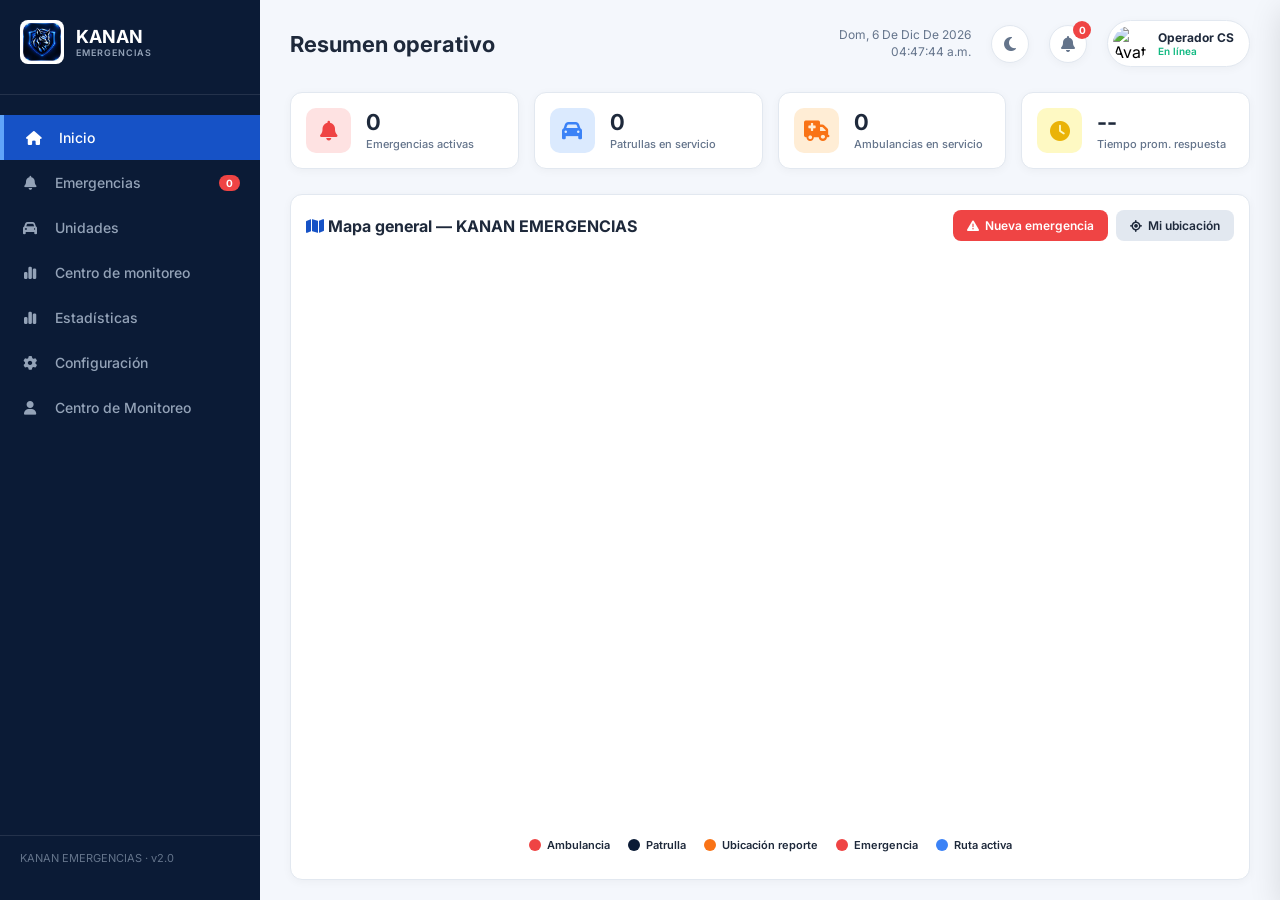
==== commit d1eedccd: "Merge branch 'main' of https://github.com/Uuxul/HackatecTabasco" ====
--- a/admin/index.html
+++ b/admin/index.html
@@ -54,7 +54,7 @@
         /* ============ SIDEBAR ============ */
         .sidebar { width: 260px; background-color: var(--bg-sidebar); color: var(--white); display: flex; flex-direction: column; padding: 20px 0; flex-shrink: 0; }
         .logo-container { display: flex; align-items: center; gap: 12px; padding: 0 20px 30px 20px; border-bottom: 1px solid rgba(255,255,255,0.1); }
-        .logo-icon { background-color: var(--white); color: var(--bg-sidebar); width: 40px; height: 40px; border-radius: 8px; display: flex; align-items: center; justify-content: center; font-size: 20px; }
+        .logo-img { width: 44px; height: 44px; border-radius: 8px; object-fit: cover; background: var(--white); padding: 3px; flex-shrink: 0; }
         .logo-text h1 { font-size: 18px; font-weight: 700; line-height: 1.2; }
         .logo-text p { font-size: 9px; color: #94A3B8; letter-spacing: 1px; font-weight: 600; }
         .nav-menu { list-style: none; margin-top: 20px; flex-grow: 1; }
@@ -116,22 +116,186 @@
         .btn-success:hover { background: #059669; }
 
         #map { width: 100%; height: 100%; border-radius: 8px; flex-grow: 1; z-index: 1; min-height: 350px; }
+        .leaflet-container { cursor: default; }
+        body.modo-seleccion .leaflet-container { cursor: crosshair !important; }
         
         .map-legend { display: flex; justify-content: center; gap: 18px; margin-top: 12px; flex-wrap: wrap; }
         .legend-item { display: flex; align-items: center; gap: 6px; font-size: 11px; font-weight: 600; color: var(--text-main); }
         .legend-dot { width: 12px; height: 12px; border-radius: 50%; display: inline-block; }
 
+        /* ============================================================
+           MARCADORES PROFESIONALES
+           ============================================================ */
         .custom-marker-wrapper { background: transparent !important; border: none !important; }
-        .custom-marker { display: flex; align-items: center; justify-content: center; color: white; font-weight: bold; font-size: 12px; border-radius: 6px; box-shadow: 0 2px 5px rgba(0,0,0,0.3); position: relative; transition: transform 0.15s; }
-        .marker-patrol { background-color: var(--bg-sidebar); width: 35px; height: 25px; }
-        .marker-ambulance { background-color: var(--red); width: 35px; height: 25px; }
-        .marker-location { background-color: var(--orange); width: 30px; height: 30px; border-radius: 50%; border: 2px solid white; font-size: 14px; }
-        .marker-emergency { background-color: var(--red); width: 34px; height: 34px; border-radius: 50%; border: 3px solid white; font-size: 14px; animation: emergencyPulse 1.5s infinite; }
-        @keyframes emergencyPulse {
-            0%,100% { box-shadow: 0 0 0 0 rgba(239,68,68,0.7); }
-            50% { box-shadow: 0 0 0 12px rgba(239,68,68,0); }
-        }
-        .marker-label { position: absolute; bottom: -18px; left: 50%; transform: translateX(-50%); color: white; font-size: 10px; font-weight: 700; white-space: nowrap; text-shadow: 0 1px 3px rgba(0,0,0,0.8); background: rgba(0,0,0,0.5); padding: 1px 5px; border-radius: 3px; pointer-events: none; }
+
+        .km-marker {
+            position: relative;
+            display: flex;
+            align-items: center;
+            justify-content: center;
+            filter: drop-shadow(0 4px 6px rgba(0,0,0,0.35));
+            transition: transform 0.2s ease;
+        }
+        .km-marker:hover { transform: scale(1.08); }
+
+        .km-vehicle {
+            width: 44px; height: 44px;
+            border-radius: 50%;
+            display: flex; align-items: center; justify-content: center;
+            border: 3px solid #FFFFFF;
+            position: relative;
+        }
+        .km-vehicle svg { width: 22px; height: 22px; display: block; }
+
+        .km-patrol { background: linear-gradient(145deg, #12294d 0%, #0B1B36 100%); }
+        .km-ambulance { background: linear-gradient(145deg, #F87171 0%, #EF4444 100%); }
+
+        .km-vehicle::before {
+            content: '';
+            position: absolute; inset: -6px;
+            border-radius: 50%;
+            border: 1.5px solid rgba(255,255,255,0.25);
+        }
+
+        .km-heading {
+            position: absolute;
+            top: -10px; left: 50%;
+            transform: translateX(-50%);
+            width: 0; height: 0;
+            border-left: 6px solid transparent;
+            border-right: 6px solid transparent;
+            border-bottom: 9px solid #FFFFFF;
+            filter: drop-shadow(0 1px 2px rgba(0,0,0,0.5));
+            transform-origin: 50% 32px;
+        }
+
+        .km-label {
+            position: absolute;
+            bottom: -22px; left: 50%;
+            transform: translateX(-50%);
+            background: rgba(11, 27, 54, 0.92);
+            color: #FFFFFF;
+            font-size: 10px;
+            font-weight: 700;
+            letter-spacing: 0.4px;
+            padding: 2px 7px;
+            border-radius: 5px;
+            white-space: nowrap;
+            border: 1px solid rgba(255,255,255,0.18);
+            pointer-events: none;
+        }
+
+        .km-user {
+            width: 34px; height: 34px;
+            border-radius: 50%;
+            background: #FFFFFF;
+            border: 3px solid var(--orange);
+            display: flex; align-items: center; justify-content: center;
+            position: relative;
+        }
+        .km-user::after {
+            content: '';
+            position: absolute; inset: -10px;
+            border-radius: 50%;
+            border: 2px solid var(--orange);
+            opacity: 0.5;
+            animation: kmPing 2s ease-out infinite;
+        }
+        .km-user svg { width: 16px; height: 16px; }
+
+        @keyframes kmPing {
+            0% { transform: scale(0.6); opacity: 0.8; }
+            100% { transform: scale(1.6); opacity: 0; }
+        }
+
+        .km-emergency {
+            width: 38px; height: 38px;
+            border-radius: 50%;
+            background: var(--red);
+            border: 3px solid #FFFFFF;
+            display: flex; align-items: center; justify-content: center;
+            position: relative;
+            animation: kmEmergency 1.4s ease-in-out infinite;
+        }
+        .km-emergency svg { width: 18px; height: 18px; }
+        .km-emergency::before,
+        .km-emergency::after {
+            content: '';
+            position: absolute;
+            inset: 0;
+            border-radius: 50%;
+            border: 2px solid var(--red);
+            animation: kmRipple 1.8s ease-out infinite;
+        }
+        .km-emergency::after { animation-delay: 0.9s; }
+
+        @keyframes kmEmergency {
+            0%, 100% { transform: scale(1); }
+            50% { transform: scale(1.08); }
+        }
+        @keyframes kmRipple {
+            0% { transform: scale(1); opacity: 0.75; }
+            100% { transform: scale(2.1); opacity: 0; }
+        }
+
+        /* ============ SPEED HUD ============ */
+        .km-speedhud {
+            position: absolute;
+            bottom: 30px;
+            left: 50%;
+            transform: translateX(-50%);
+            background: linear-gradient(145deg, rgba(11,27,54,0.96), rgba(22,41,77,0.96));
+            backdrop-filter: blur(8px);
+            border: 1px solid rgba(96,165,250,0.45);
+            border-radius: 9px;
+            padding: 5px 9px 6px;
+            min-width: 62px;
+            text-align: center;
+            box-shadow: 0 6px 18px rgba(0,0,0,0.45), 0 0 0 1px rgba(255,255,255,0.06) inset;
+            pointer-events: none;
+            animation: kmHudIn 0.3s ease;
+        }
+        @keyframes kmHudIn {
+            from { opacity: 0; transform: translateX(-50%) translateY(6px); }
+            to   { opacity: 1; transform: translateX(-50%) translateY(0); }
+        }
+        .km-speedhud .hud-value {
+            font-size: 15px;
+            font-weight: 800;
+            color: #FFFFFF;
+            line-height: 1;
+            letter-spacing: -0.5px;
+        }
+        .km-speedhud .hud-unit {
+            font-size: 8px;
+            font-weight: 700;
+            color: #93C5FD;
+            letter-spacing: 1px;
+            text-transform: uppercase;
+        }
+        .km-speedhud .hud-bar {
+            height: 3px;
+            background: rgba(255,255,255,0.15);
+            border-radius: 2px;
+            margin-top: 4px;
+            overflow: hidden;
+        }
+        .km-speedhud .hud-bar-fill {
+            height: 100%;
+            background: linear-gradient(90deg, #60A5FA, #EF4444);
+            border-radius: 2px;
+            transition: width 0.2s linear;
+        }
+        .km-speedhud .hud-status {
+            font-size: 7px;
+            font-weight: 800;
+            color: #F87171;
+            letter-spacing: 1.2px;
+            margin-top: 3px;
+            text-transform: uppercase;
+            animation: kmBlink 1s infinite;
+        }
+        @keyframes kmBlink { 0%,100% { opacity: 1; } 50% { opacity: 0.4; } }
 
         .units-status { margin-top: 12px; display: flex; gap: 8px; flex-wrap: wrap; }
         .unit-chip { background: var(--bg-body); border: 1px solid var(--border); padding: 5px 10px; border-radius: 20px; font-size: 11px; font-weight: 600; color: var(--text-main); display: flex; align-items: center; gap: 6px; cursor: pointer; transition: all 0.2s; }
@@ -156,13 +320,11 @@
         .input:focus, .select:focus { border-color: var(--bg-active); box-shadow: 0 0 0 3px rgba(22,82,198,0.15); }
         .input { min-width: 140px; }
 
-        /* Filters */
         .filters { display: flex; gap: 8px; flex-wrap: wrap; margin-bottom: 15px; }
         .filter-chip { padding: 6px 14px; border-radius: 20px; border: 1px solid var(--border); background: var(--bg-input); color: var(--text-muted); font-size: 12px; font-weight: 600; cursor: pointer; transition: all 0.2s; }
         .filter-chip:hover { border-color: var(--bg-active); color: var(--bg-active); }
         .filter-chip.active { background: var(--bg-active); color: white; border-color: var(--bg-active); }
 
-        /* Units Grid */
         .units-grid { display: grid; grid-template-columns: repeat(auto-fill, minmax(240px, 1fr)); gap: 12px; }
         .unit-card {
             background: var(--bg-body); border: 1px solid var(--border); border-radius: 10px;
@@ -189,7 +351,6 @@
         .unit-card .btn-delete { background: none; border: none; color: var(--red); cursor: pointer; font-size: 14px; padding: 6px; border-radius: 6px; }
         .unit-card .btn-delete:hover { background: var(--red-light); }
 
-        /* Emergencies */
         .emergency-grid { display: grid; grid-template-columns: repeat(auto-fill, minmax(300px, 1fr)); gap: 12px; }
         .emergency-card {
             background: var(--bg-body); border: 1px solid var(--border); border-left: 4px solid var(--red);
@@ -207,16 +368,14 @@
         .priority-baja { background: var(--green-light); color: var(--green); }
         .emergency-meta { font-size: 11px; color: var(--text-muted); display: flex; flex-direction: column; gap: 4px; }
         .emergency-meta i { width: 14px; }
-        .emergency-actions { display: flex; gap: 6px; margin-top: 10px; }
+        .emergency-actions { display: flex; gap: 6px; margin-top: 10px; align-items: center; }
         .emergency-actions .btn { padding: 5px 10px; font-size: 11px; }
 
-        /* Charts */
         .charts-grid { display: grid; grid-template-columns: repeat(auto-fit, minmax(320px, 1fr)); gap: 18px; }
         .chart-card { background: var(--bg-card); border: 1px solid var(--border); border-radius: 12px; padding: 20px; box-shadow: var(--shadow); }
         .chart-card h3 { font-size: 14px; color: var(--text-main); margin-bottom: 15px; display: flex; align-items: center; gap: 8px; }
         .chart-card canvas { max-height: 260px; }
 
-        /* Modal */
         .modal-overlay {
             position: fixed; inset: 0; background: rgba(0,0,0,0.6); backdrop-filter: blur(4px);
             display: none; align-items: center; justify-content: center; z-index: 9999;
@@ -229,14 +388,7 @@
             animation: slideUp 0.3s ease;
         }
         @keyframes slideUp { from { opacity: 0; transform: translateY(20px); } to { opacity: 1; transform: translateY(0); } }
-        .modal h3 { font-size: 18px; color: var(--text-main); margin-bottom: 5px; }
-        .modal .subtitle { font-size: 12px; color: var(--text-muted); margin-bottom: 18px; }
-        .modal-field { margin-bottom: 14px; }
-        .modal-field label { display: block; font-size: 12px; font-weight: 600; color: var(--text-main); margin-bottom: 6px; }
-        .modal-field .input, .modal-field .select { width: 100%; }
-        .modal-actions { display: flex; gap: 10px; justify-content: flex-end; margin-top: 20px; }
-
-        /* Side Detail Panel */
+
         .detail-panel {
             position: fixed; top: 0; right: 0; bottom: 0; width: 360px;
             background: var(--bg-card); border-left: 1px solid var(--border);
@@ -254,7 +406,6 @@
         .detail-row .label { color: var(--text-muted); font-weight: 500; }
         .detail-row .value { color: var(--text-main); font-weight: 700; }
 
-        /* Toasts */
         .toast-container { position: fixed; top: 20px; right: 20px; z-index: 10000; display: flex; flex-direction: column; gap: 10px; }
         .toast {
             background: var(--bg-card); border: 1px solid var(--border); border-left: 4px solid var(--blue);
@@ -278,19 +429,95 @@
         .empty-state { text-align: center; padding: 30px; color: var(--text-muted); font-size: 13px; }
         .empty-state i { font-size: 32px; margin-bottom: 10px; opacity: 0.5; display: block; }
 
-        /* Scrollbar */
         ::-webkit-scrollbar { width: 8px; height: 8px; }
         ::-webkit-scrollbar-track { background: transparent; }
         ::-webkit-scrollbar-thumb { background: var(--border); border-radius: 4px; }
         ::-webkit-scrollbar-thumb:hover { background: var(--text-muted); }
 
-        /* Responsive */
         @media (max-width: 900px) {
             .stats-container { grid-template-columns: repeat(2, 1fr); }
             .sidebar { width: 70px; }
             .logo-text, .nav-menu li span, .sidebar-footer { display: none; }
             .nav-menu li { justify-content: center; padding: 14px; }
             .detail-panel { width: 100%; }
+            .logo-img { width: 38px; height: 38px; }
+        }
+
+        /* ============================================
+           AUTOCOMPLETADO DE DIRECCIONES
+           ============================================ */
+        .autocomplete-wrapper {
+            position: relative;
+            display: inline-block;
+            min-width: 260px;
+            flex: 1 1 260px;
+        }
+        .autocomplete-wrapper .input {
+            width: 100%;
+            min-width: 0;
+        }
+        .autocomplete-list {
+            position: absolute;
+            top: calc(100% + 4px);
+            left: 0;
+            right: 0;
+            background: var(--bg-card);
+            border: 1px solid var(--border);
+            border-radius: 10px;
+            box-shadow: var(--shadow-lg);
+            max-height: 280px;
+            overflow-y: auto;
+            z-index: 5000;
+            display: none;
+            animation: fadeIn 0.15s ease;
+        }
+        .autocomplete-list.active { display: block; }
+        .autocomplete-item {
+            padding: 10px 14px;
+            cursor: pointer;
+            border-bottom: 1px solid var(--border);
+            font-size: 13px;
+            color: var(--text-main);
+            display: flex;
+            align-items: flex-start;
+            gap: 10px;
+            transition: background 0.15s;
+        }
+        .autocomplete-item:last-child { border-bottom: none; }
+        .autocomplete-item:hover,
+        .autocomplete-item.selected {
+            background: var(--blue-light);
+        }
+        body.dark .autocomplete-item:hover,
+        body.dark .autocomplete-item.selected {
+            background: rgba(59,130,246,0.2);
+        }
+        .autocomplete-item i {
+            color: var(--bg-active);
+            margin-top: 2px;
+            flex-shrink: 0;
+        }
+        .autocomplete-item .ac-main {
+            font-weight: 600;
+            line-height: 1.3;
+        }
+        .autocomplete-item .ac-secondary {
+            font-size: 11px;
+            color: var(--text-muted);
+            font-weight: 400;
+            margin-top: 2px;
+        }
+        .autocomplete-item.loading,
+        .autocomplete-item.empty {
+            justify-content: center;
+            color: var(--text-muted);
+            font-style: italic;
+            cursor: default;
+            pointer-events: none;
+        }
+        .autocomplete-item.loading i,
+        .autocomplete-item.empty i {
+            color: var(--text-muted);
         }
     </style>
 </head>
@@ -298,7 +525,7 @@
 
     <aside class="sidebar">
         <div class="logo-container">
-            <div class="logo-icon"><i class="fa-solid fa-shield-halved"></i></div>
+            <img src="logo.jpeg" alt="KANAN EMERGENCIAS" class="logo-img">
             <div class="logo-text">
                 <h1>KANAN</h1>
                 <p>EMERGENCIAS</p>
@@ -312,6 +539,7 @@
             </span></li>
             <li data-view="reportes"><i class="fa-solid fa-chart-simple"></i> <span>Estadísticas</span></li>
             <li data-view="configuracion"><i class="fa-solid fa-gear"></i> <span>Configuración</span></li>
+            <li data-view="perfil"><i class="fa-solid fa-user"></i> <span>Centro de Monitoreo</span></li>
         </ul>
         <div class="sidebar-footer">
             <p>KANAN EMERGENCIAS · v2.0</p>
@@ -331,7 +559,7 @@
                 </div>
                 <div class="icon-btn" id="btnNotifications" title="Notificaciones">
                     <i class="fa-solid fa-bell"></i>
-                    <span class="badge" id="notifBadge">3</span>
+                    <span class="badge" id="notifBadge">0</span>
                 </div>
                 <div class="user-profile">
                     <img src="https://i.pravatar.cc/150?img=11" alt="Avatar">
@@ -382,7 +610,7 @@
                 <div class="map-legend">
                     <div class="legend-item"><span class="legend-dot" style="background: var(--red);"></span> Ambulancia</div>
                     <div class="legend-item"><span class="legend-dot" style="background: var(--bg-sidebar);"></span> Patrulla</div>
-                    <div class="legend-item"><span class="legend-dot" style="background: var(--orange);"></span> Tú</div>
+                    <div class="legend-item"><span class="legend-dot" style="background: var(--orange);"></span> Ubicación reporte</div>
                     <div class="legend-item"><span class="legend-dot" style="background: var(--red); animation: pulse 1.5s infinite;"></span> Emergencia</div>
                     <div class="legend-item"><span class="legend-dot" style="background: var(--blue);"></span> Ruta activa</div>
                 </div>
@@ -395,21 +623,21 @@
         <div class="view" id="view-emergencias">
             <div class="panel-card" style="margin-bottom: 18px;">
                 <h3><i class="fa-solid fa-plus-circle" style="color: var(--red);"></i> Registrar emergencia</h3>
-                <p class="subtitle">Crea una emergencia y el sistema asignará la unidad más cercana automáticamente.</p>
+                <p class="subtitle">Escribe una dirección o lugar (ej: "Tucta", "Naranjas", "Centro") y te mostraremos sugerencias cercanas. La unidad más cercana se asigna automáticamente.</p>
                 <div class="form-row">
                     <select class="select" id="tipoEmergencia">
-                        <option value="robo">🚨 Robo</option>
-                        <option value="accidente">🚗 Accidente</option>
-                        <option value="incendio">🔥 Incendio</option>
-                        <option value="violencia">⚠️ Violencia</option>
-                        <option value="medica">🏥 Emergencia médica</option>
+                        <option value="accidente">🚗 Accidente / Choque (policía)</option>
+                        <option value="medica">🏥 Emergencia médica (ambulancia)</option>
                     </select>
                     <select class="select" id="prioridadEmergencia">
                         <option value="alta">🔴 Prioridad alta</option>
                         <option value="media">🟠 Prioridad media</option>
                         <option value="baja">🟢 Prioridad baja</option>
                     </select>
-                    <input type="text" class="input" id="direccionEmergencia" placeholder="Dirección (opcional)" maxlength="60">
+                    <div class="autocomplete-wrapper">
+                        <input type="text" class="input" id="direccionEmergencia" placeholder="Dirección o lugar (ej: Tucta, Naranjas, Centro)" maxlength="80" autocomplete="off">
+                        <div class="autocomplete-list" id="autocompleteList"></div>
+                    </div>
                     <button class="btn btn-danger" id="btnCrearEmergencia">
                         <i class="fa-solid fa-bullhorn"></i> Crear emergencia
                     </button>
@@ -434,32 +662,43 @@
             <div class="unidades-container">
                 <div class="panel-card">
                     <h3><i class="fa-solid fa-plus-circle" style="color: var(--bg-active);"></i> Agregar unidad temporal</h3>
-                    <p class="subtitle">Las unidades temporales se eliminan automáticamente al recargar la página.</p>
+                    <p class="subtitle">Haz clic en "Seleccionar punto en mapa" y luego haz clic en el mapa para definir el punto de partida. Las unidades temporales se eliminan al recargar la página.</p>
                     <div class="form-row">
                         <select class="select" id="tipoUnidadTemporal">
                             <option value="patrol">🚔 Patrulla</option>
                             <option value="ambulance">🚑 Ambulancia</option>
                         </select>
                         <input type="text" class="input" id="idUnidadTemporal" placeholder="ID (ej: P-04)" maxlength="8">
-                        <button class="btn" id="btnAgregarUnidad">
-                            <i class="fa-solid fa-plus"></i> Agregar
+                        <button class="btn btn-secondary" id="btnSeleccionarPunto">
+                            <i class="fa-solid fa-location-dot"></i> Seleccionar punto en mapa
+                        </button>
+                        <button class="btn" id="btnAgregarUnidad" disabled>
+                            <i class="fa-solid fa-plus"></i> Agregar unidad
                         </button>
                         <button class="btn btn-secondary" id="btnLimpiarTemporales">
                             <i class="fa-solid fa-trash"></i> Limpiar temporales
                         </button>
                     </div>
+                    <p class="subtitle" id="puntoSeleccionadoInfo" style="margin-top: 10px; color: var(--green); display: none;">
+                        <i class="fa-solid fa-check-circle"></i> Punto de partida seleccionado. Ahora presiona "Agregar unidad".
+                    </p>
                 </div>
 
                 <div class="panel-card" style="flex-grow: 1;">
                     <h3><i class="fa-solid fa-list" style="color: var(--bg-active);"></i> Unidades activas</h3>
-                    <p class="subtitle" id="unidadesCount">Cargando...</p>
+                    <p class="subtitle" id="unidadesCount">0 unidades activas</p>
                     <div class="filters" id="unidadesFilters">
                         <div class="filter-chip active" data-filter="todas">Todas</div>
                         <div class="filter-chip" data-filter="patrol">Patrullas</div>
                         <div class="filter-chip" data-filter="ambulance">Ambulancias</div>
                         <div class="filter-chip" data-filter="temporal">Temporales</div>
                     </div>
-                    <div class="units-grid" id="unitsGrid"></div>
+                    <div class="units-grid" id="unitsGrid">
+                        <div class="empty-state" style="grid-column:1/-1;">
+                            <i class="fa-solid fa-car"></i>
+                            No hay unidades. Agrega una unidad temporal o define puntos de partida.
+                        </div>
+                    </div>
                 </div>
             </div>
         </div>
@@ -515,8 +754,11 @@
                 </div>
                 <div class="detail-row">
                     <span class="label">Auto-asignar emergencias</span>
-                    <input type="checkbox" id="autoAsignar" checked style="width: 20px; height: 20px;">
-                </div>
+                    <input type="checkbox" id="autoAsignar" checked disabled style="width: 20px; height: 20px; opacity:0.6; cursor:not-allowed;">
+                </div>
+                <p class="subtitle" style="margin-top:-5px;font-size:11px;color:var(--green);">
+                    <i class="fa-solid fa-circle-info"></i> La asignación automática está siempre activa. La unidad más cercana del tipo requerido se envía sola.
+                </p>
                 <div class="detail-row">
                     <span class="label">Notificaciones del sistema</span>
                     <input type="checkbox" id="notificaciones" checked style="width: 20px; height: 20px;">
@@ -530,7 +772,6 @@
 
     </main>
 
-    <!-- Detail Panel -->
     <aside class="detail-panel" id="detailPanel">
         <div class="detail-header">
             <h3 id="detailTitle">Detalles</h3>
@@ -539,12 +780,10 @@
         <div class="detail-body" id="detailBody"></div>
     </aside>
 
-    <!-- Modal -->
     <div class="modal-overlay" id="modalOverlay">
         <div class="modal" id="modalContent"></div>
     </div>
 
-    <!-- Toasts -->
     <div class="toast-container" id="toastContainer"></div>
 
     <script src="https://unpkg.com/leaflet@1.9.4/dist/leaflet.js"></script>
@@ -615,17 +854,55 @@
         }).addTo(map);
 
         // ==========================================
-        // ICONOS
-        // ==========================================
-        function createCustomIcon(className, label, iconHtml = '', rotatable = false) {
+        // ICONOS SVG
+        // ==========================================
+        const SVG_PATROL = `<svg viewBox="0 0 24 24" fill="none" xmlns="http://www.w3.org/2000/svg">
+            <path d="M5 11l1.5-3.5A2 2 0 018.3 6h7.4a2 2 0 011.8 1.5L19 11v6a1 1 0 01-1 1h-1.5a1.5 1.5 0 01-3 0h-5a1.5 1.5 0 01-3 0H6a1 1 0 01-1-1v-6z" stroke="#FFFFFF" stroke-width="1.6" stroke-linejoin="round"/>
+            <path d="M5 11h14" stroke="#FFFFFF" stroke-width="1.6"/>
+            <circle cx="8" cy="16.5" r="1" fill="#FFFFFF"/>
+            <circle cx="16" cy="16.5" r="1" fill="#FFFFFF"/>
+            <path d="M10.5 9h3" stroke="#FFFFFF" stroke-width="1.4" stroke-linecap="round"/>
+        </svg>`;
+
+        const SVG_AMBULANCE = `<svg viewBox="0 0 24 24" fill="none" xmlns="http://www.w3.org/2000/svg">
+            <path d="M4 11l1.2-3.2A2 2 0 017.1 6.5h6.4a2 2 0 011.9 1.4L16.5 11v6a1 1 0 01-1 1h-1.2a1.5 1.5 0 01-3 0H8.7a1.5 1.5 0 01-3 0H5a1 1 0 01-1-1v-6z" stroke="#FFFFFF" stroke-width="1.6" stroke-linejoin="round"/>
+            <path d="M4 11h12.5" stroke="#FFFFFF" stroke-width="1.6"/>
+            <path d="M12 7.5v3M10.5 9h3" stroke="#FFFFFF" stroke-width="1.5" stroke-linecap="round"/>
+            <circle cx="7.2" cy="16.5" r="1" fill="#FFFFFF"/>
+            <circle cx="14.2" cy="16.5" r="1" fill="#FFFFFF"/>
+            <path d="M17 8.5h2.2a1.5 1.5 0 011.4 1l.9 2.2V17a1 1 0 01-1 1h-1.3" stroke="#FFFFFF" stroke-width="1.5" stroke-linejoin="round"/>
+        </svg>`;
+
+        const SVG_USER = `<svg viewBox="0 0 24 24" fill="none" xmlns="http://www.w3.org/2000/svg">
+            <circle cx="12" cy="12" r="3.2" stroke="#F97316" stroke-width="1.8"/>
+            <path d="M12 2v3M12 19v3M2 12h3M19 12h3" stroke="#F97316" stroke-width="1.8" stroke-linecap="round"/>
+        </svg>`;
+
+        const SVG_ACCIDENT = `<svg viewBox="0 0 24 24" fill="none" xmlns="http://www.w3.org/2000/svg">
+            <path d="M12 3L2 20h20L12 3z" stroke="#FFFFFF" stroke-width="1.7" stroke-linejoin="round"/>
+            <path d="M12 9v5" stroke="#FFFFFF" stroke-width="1.9" stroke-linecap="round"/>
+            <circle cx="12" cy="17.2" r="1.1" fill="#FFFFFF"/>
+        </svg>`;
+
+        const SVG_MEDICAL = `<svg viewBox="0 0 24 24" fill="none" xmlns="http://www.w3.org/2000/svg">
+            <path d="M12 21s-7.5-4.6-9.3-9.6C1.4 7.7 3.6 4.5 7 4.5c2 0 3.7 1.2 5 3 1.3-1.8 3-3 5-3 3.4 0 5.6 3.2 4.3 6.9C19.5 16.4 12 21 12 21z" stroke="#FFFFFF" stroke-width="1.6" stroke-linejoin="round"/>
+            <path d="M7.5 12h3l1-2.4 1.6 4.2 1-1.8h3" stroke="#FFFFFF" stroke-width="1.6" stroke-linecap="round" stroke-linejoin="round"/>
+        </svg>`;
+
+        const SVG_CHECK = `<svg viewBox="0 0 24 24" fill="none" xmlns="http://www.w3.org/2000/svg">
+            <path d="M5 12.5l4.2 4.2L19 7" stroke="#FFFFFF" stroke-width="2.4" stroke-linecap="round" stroke-linejoin="round"/>
+        </svg>`;
+
+        function createCustomIcon(className, label, iconHtml = '', rotatable = false, extraClass = '') {
             return L.divIcon({
                 className: 'custom-marker-wrapper',
-                html: `<div class="custom-marker ${className}">
-                            ${iconHtml}
-                            <div class="marker-label">${label}</div>
+                html: `<div class="km-marker ${extraClass}">
+                            ${rotatable ? `<div class="km-heading"></div>` : ''}
+                            <div class="km-vehicle ${className}">${iconHtml}</div>
+                            <div class="km-label">${label}</div>
                        </div>`,
-                iconSize: [35, 25],
-                iconAnchor: [17, 12]
+                iconSize: [44, 44],
+                iconAnchor: [22, 22]
             });
         }
 
@@ -656,12 +933,20 @@
                 }).addTo(map);
 
                 marcadorUsuario = L.marker(e.latlng, {
-                    icon: createCustomIcon('marker-location', 'Tú', '<i class="fa-solid fa-location-crosshairs"></i>')
-                }).addTo(map).bindPopup(`<b>Tu ubicación</b><br>Precisión: ±${Math.round(e.accuracy)} m`);
+                    icon: L.divIcon({
+                        className: 'custom-marker-wrapper',
+                        html: `<div class="km-marker">
+                                   <div class="km-user">${SVG_USER}</div>
+                                   <div class="km-label">Tú</div>
+                               </div>`,
+                        iconSize: [34, 34],
+                        iconAnchor: [17, 17]
+                    })
+                }).addTo(map).bindPopup(`<b>Ubicación reporte</b><br>Precisión: ±${Math.round(e.accuracy)} m`);
 
                 centroSimulacion = e.latlng;
                 ubicacionObtenida = true;
-                iniciarSimulacion(e.latlng);
+                iniciarSimulacionBase(e.latlng);
                 btn.disabled = false;
                 btn.innerHTML = '<i class="fa-solid fa-location-crosshairs"></i> Mi ubicación';
                 map.off('locationfound', onFound);
@@ -674,10 +959,18 @@
                 map.setView(centroSimulacion, 15);
                 if (marcadorUsuario) map.removeLayer(marcadorUsuario);
                 marcadorUsuario = L.marker(centroSimulacion, {
-                    icon: createCustomIcon('marker-location', 'Tú (aprox)', '<i class="fa-solid fa-location-crosshairs"></i>')
-                }).addTo(map).bindPopup('Ubicación aproximada');
+                    icon: L.divIcon({
+                        className: 'custom-marker-wrapper',
+                        html: `<div class="km-marker">
+                                   <div class="km-user">${SVG_USER}</div>
+                                   <div class="km-label">Tú</div>
+                               </div>`,
+                        iconSize: [34, 34],
+                        iconAnchor: [17, 17]
+                    })
+                }).addTo(map).bindPopup('Ubicación reporte (aprox)');
                 ubicacionObtenida = true;
-                iniciarSimulacion(centroSimulacion);
+                iniciarSimulacionBase(centroSimulacion);
                 if (!auto) toast('Ubicación no disponible', 'Usando ubicación por defecto', 'warning');
                 map.off('locationerror', onError);
             };
@@ -716,6 +1009,244 @@
             }
             return coordinates;
         }
+
+        // ==========================================
+        // GEOCODIFICACIÓN
+        // ==========================================
+        async function geocodificar(direccion) {
+            const viewbox = [
+                centroSimulacion.lng - 0.20, centroSimulacion.lat - 0.20,
+                centroSimulacion.lng + 0.20, centroSimulacion.lat + 0.20
+            ].join(',');
+            const url = `https://nominatim.openstreetmap.org/search?format=json&limit=1&viewbox=${viewbox}&q=${encodeURIComponent(direccion)}`;
+            try {
+                const res = await fetch(url, { headers: { 'Accept-Language': 'es' } });
+                const data = await res.json();
+                if (!data.length) return null;
+                return L.latLng(parseFloat(data[0].lat), parseFloat(data[0].lon));
+            } catch (err) {
+                console.warn('Error geocoding:', err);
+                return null;
+            }
+        }
+
+        async function reverseGeocodificar(latlng) {
+            const url = `https://nominatim.openstreetmap.org/reverse?format=json&lat=${latlng.lat}&lon=${latlng.lng}&zoom=18&addressdetails=1`;
+            try {
+                const res = await fetch(url, { headers: { 'Accept-Language': 'es' } });
+                const data = await res.json();
+                return data.display_name?.split(',').slice(0, 3).join(',') || 'Punto seleccionado';
+            } catch {
+                return 'Punto seleccionado';
+            }
+        }
+
+        // ==========================================
+        // AUTOCOMPLETADO DE DIRECCIONES
+        // ==========================================
+        const inputDireccion = document.getElementById('direccionEmergencia');
+        const autocompleteList = document.getElementById('autocompleteList');
+        let acTimeout = null;
+        let acSelectedIndex = -1;
+        let acResults = [];
+        let acAbortController = null;
+
+        function getCentro() {
+            const c = centroSimulacion || L.latLng(20.9754, -89.6169);
+            return { lat: c.lat, lng: c.lng };
+        }
+
+        async function buscarSugerencias(query) {
+            if (!query || query.trim().length < 2) {
+                ocultarAutocomplete();
+                return;
+            }
+
+            mostrarLoading();
+
+            if (acAbortController) acAbortController.abort();
+            acAbortController = new AbortController();
+            const signal = acAbortController.signal;
+
+            const { lat, lng } = getCentro();
+            const delta = 0.35;
+            const viewbox = [
+                lng - delta, lat + delta,
+                lng + delta, lat - delta
+            ].join(',');
+
+            let resultados = [];
+
+            try {
+                const urlNom = `https://nominatim.openstreetmap.org/search?format=jsonv2&limit=8&addressdetails=1&accept-language=es&viewbox=${viewbox}&bounded=0&q=${encodeURIComponent(query)}`;
+                const res = await fetch(urlNom, {
+                    signal,
+                    headers: { 'Accept': 'application/json' }
+                });
+                if (res.ok) {
+                    const data = await res.json();
+                    resultados = (data || []).map(item => {
+                        const addr = item.address || {};
+                        const principal = item.name
+                            || addr.road
+                            || addr.neighbourhood
+                            || addr.suburb
+                            || addr.village
+                            || addr.town
+                            || addr.city
+                            || item.display_name?.split(',')[0]
+                            || 'Lugar';
+                        const secundarios = [
+                            addr.road,
+                            addr.suburb || addr.neighbourhood || addr.village || addr.town,
+                            addr.city || addr.municipality || addr.county,
+                            addr.state
+                        ].filter(Boolean).filter((v, i, a) => a.indexOf(v) === i);
+                        return {
+                            nombre: principal,
+                            detalles: secundarios.join(', '),
+                            lat: parseFloat(item.lat),
+                            lng: parseFloat(item.lon)
+                        };
+                    });
+                }
+            } catch (err) {
+                if (err.name === 'AbortError') return;
+                console.warn('Nominatim error:', err);
+            }
+
+            if (resultados.length === 0) {
+                try {
+                    const urlPhoton = `https://photon.komoot.io/api/?q=${encodeURIComponent(query)}&lang=es&limit=8&lat=${lat}&lon=${lng}`;
+                    const res = await fetch(urlPhoton, { signal });
+                    if (res.ok) {
+                        const data = await res.json();
+                        resultados = (data.features || []).map(f => {
+                            const p = f.properties || {};
+                            const principal = p.name || p.street || p.city || p.town || p.village || p.county || 'Lugar';
+                            const detalles = [p.street, p.city, p.town, p.village, p.state, p.country]
+                                .filter(Boolean).filter((v, i, a) => a.indexOf(v) === i)
+                                .join(', ');
+                            return {
+                                nombre: principal,
+                                detalles,
+                                lat: f.geometry.coordinates[1],
+                                lng: f.geometry.coordinates[0]
+                            };
+                        });
+                    }
+                } catch (err) {
+                    if (err.name === 'AbortError') return;
+                    console.warn('Photon error:', err);
+                }
+            }
+
+            acResults = resultados;
+            renderAutocomplete();
+        }
+
+        function mostrarLoading() {
+            autocompleteList.innerHTML = `<div class="autocomplete-item loading"><i class="fa-solid fa-spinner fa-spin"></i> Buscando lugares cercanos...</div>`;
+            autocompleteList.classList.add('active');
+            acSelectedIndex = -1;
+        }
+
+        function renderAutocomplete() {
+            if (acResults.length === 0) {
+                autocompleteList.innerHTML = `<div class="autocomplete-item empty"><i class="fa-solid fa-location-dot"></i> Sin resultados cercanos</div>`;
+                autocompleteList.classList.add('active');
+                return;
+            }
+
+            autocompleteList.innerHTML = acResults.map((r, i) => `
+                <div class="autocomplete-item" data-index="${i}">
+                    <i class="fa-solid fa-location-dot"></i>
+                    <div>
+                        <div class="ac-main">${escapeHtml(r.nombre)}</div>
+                        ${r.detalles ? `<div class="ac-secondary">${escapeHtml(r.detalles)}</div>` : ''}
+                    </div>
+                </div>
+            `).join('');
+            autocompleteList.classList.add('active');
+
+            autocompleteList.querySelectorAll('.autocomplete-item').forEach(item => {
+                item.addEventListener('mousedown', (e) => {
+                    e.preventDefault();
+                    const idx = parseInt(item.dataset.index);
+                    seleccionarSugerencia(idx);
+                });
+            });
+        }
+
+        function escapeHtml(s) {
+            return String(s).replace(/[&<>"']/g, c => ({
+                '&':'&amp;','<':'&lt;','>':'&gt;','"':'&quot;',"'":'&#39;'
+            })[c]);
+        }
+
+        function seleccionarSugerencia(index) {
+            const r = acResults[index];
+            if (!r) return;
+            inputDireccion.value = r.nombre + (r.detalles ? ', ' + r.detalles.split(',')[0].trim() : '');
+            inputDireccion.dataset.lat = r.lat;
+            inputDireccion.dataset.lng = r.lng;
+            ocultarAutocomplete();
+            map.flyTo([r.lat, r.lng], 16);
+            toast('Ubicación seleccionada', r.nombre, 'success');
+        }
+
+        function ocultarAutocomplete() {
+            autocompleteList.classList.remove('active');
+            autocompleteList.innerHTML = '';
+            acSelectedIndex = -1;
+        }
+
+        inputDireccion.addEventListener('input', () => {
+            delete inputDireccion.dataset.lat;
+            delete inputDireccion.dataset.lng;
+            clearTimeout(acTimeout);
+            const q = inputDireccion.value.trim();
+            if (q.length < 2) {
+                ocultarAutocomplete();
+                return;
+            }
+            acTimeout = setTimeout(() => buscarSugerencias(q), 400);
+        });
+
+        inputDireccion.addEventListener('keydown', (e) => {
+            const items = autocompleteList.querySelectorAll('.autocomplete-item:not(.loading):not(.empty)');
+            if (!autocompleteList.classList.contains('active') || items.length === 0) return;
+
+            if (e.key === 'ArrowDown') {
+                e.preventDefault();
+                acSelectedIndex = Math.min(acSelectedIndex + 1, items.length - 1);
+                actualizarSeleccion(items);
+            } else if (e.key === 'ArrowUp') {
+                e.preventDefault();
+                acSelectedIndex = Math.max(acSelectedIndex - 1, 0);
+                actualizarSeleccion(items);
+            } else if (e.key === 'Enter') {
+                if (acSelectedIndex >= 0) {
+                    e.preventDefault();
+                    seleccionarSugerencia(acSelectedIndex);
+                }
+            } else if (e.key === 'Escape') {
+                ocultarAutocomplete();
+            }
+        });
+
+        function actualizarSeleccion(items) {
+            items.forEach((it, i) => it.classList.toggle('selected', i === acSelectedIndex));
+            if (items[acSelectedIndex]) {
+                items[acSelectedIndex].scrollIntoView({ block: 'nearest' });
+            }
+        }
+
+        document.addEventListener('click', (e) => {
+            if (!e.target.closest('.autocomplete-wrapper')) {
+                ocultarAutocomplete();
+            }
+        });
 
         // ==========================================
         // RUTEO OSRM
@@ -742,73 +1273,32 @@
         // ==========================================
         // SIMULACIÓN
         // ==========================================
-        const UNIDADES_DEFAULT = [
-            { id: 'P-01', tipo: 'patrol' },
-            { id: 'P-02', tipo: 'patrol' },
-            { id: 'P-03', tipo: 'patrol' },
-            { id: 'A-01', tipo: 'ambulance' },
-            { id: 'A-02', tipo: 'ambulance' }
-        ];
-
         let UNIDADES_TEMPORALES = [];
-        let UNIDADES = [...UNIDADES_DEFAULT];
         const estadoUnidades = {};
         const emergencias = [];
         let filtroUnidades = 'todas';
         let filtroEmergencias = 'todas';
         let velocidadSim = 1;
-        let autoAsignar = true;
-
-        function iniciarSimulacion(centro) {
-            Object.values(estadoUnidades).forEach(u => {
-                if (u.marker) map.removeLayer(u.marker);
-                if (u.polyline) map.removeLayer(u.polyline);
-            });
-            Object.keys(estadoUnidades).forEach(k => delete estadoUnidades[k]);
-
-            UNIDADES = [...UNIDADES_DEFAULT, ...UNIDADES_TEMPORALES];
-
-            UNIDADES.forEach((u) => {
-                const inicio = randomPointAround(centro, 0.3, 0.9);
-                const iconFA = u.tipo === 'patrol' ? 'fa-car' : 'fa-truck-medical';
-                const marker = L.marker(inicio, {
-                    icon: createCustomIcon(
-                        u.tipo === 'patrol' ? 'marker-patrol' : 'marker-ambulance',
-                        u.id, `<i class="fa-solid ${iconFA}" style="font-size:12px;"></i>`
-                    )
-                }).addTo(map);
-
-                marker.on('click', () => mostrarDetalleUnidad(u.id));
-
-                estadoUnidades[u.id] = {
-                    info: u, marker, ruta: null, indice: 0, polyline: null,
-                    estado: 'buscando',
-                    velocidad: u.tipo === 'patrol' ? 1 : 1.2,
-                    temporal: u.temporal || false,
-                    destino: null,
-                    distancia: 0,
-                    duracion: 0,
-                    emergenciaAsignada: null,
-                    tiempoLlegada: null
-                };
-            });
-
+        const autoAsignar = true; // SIEMPRE ACTIVO
+
+        let puntoPartidaSeleccionado = null;
+
+        function iniciarSimulacionBase(centro) {
+            centroSimulacion = centro;
+            if (!window._animInterval) {
+                window._animInterval = setInterval(animarUnidades, 200);
+            }
+            if (!window._reasignInterval) {
+                window._reasignInterval = setInterval(() => {
+                    Object.values(estadoUnidades).forEach(est => {
+                        if (est.estado === 'llegado' && !est.emergenciaAsignada) {
+                            asignarNuevaRuta(est.info.id, centroSimulacion);
+                        }
+                    });
+                }, 15000);
+            }
             actualizarPanelUnidades();
             actualizarGridUnidades();
-            UNIDADES.forEach(u => asignarNuevaRuta(u.id, centro));
-            
-            if (window._animInterval) clearInterval(window._animInterval);
-            if (window._reasignInterval) clearInterval(window._reasignInterval);
-            
-            window._animInterval = setInterval(animarUnidades, 200);
-            window._reasignInterval = setInterval(() => {
-                UNIDADES.forEach(u => {
-                    const est = estadoUnidades[u.id];
-                    if (est && est.estado === 'llegado' && !est.emergenciaAsignada) {
-                        asignarNuevaRuta(u.id, centroSimulacion);
-                    }
-                });
-            }, 15000);
         }
 
         async function asignarNuevaRuta(id, centro, destinoFijo = null) {
@@ -818,7 +1308,7 @@
             actualizarGridUnidades();
 
             const origen = est.marker.getLatLng();
-            const destino = destinoFijo || randomPointAround(centro, 0.5, 1.5);
+            const destino = destinoFijo || randomPointAround(centro, 2.0, 4.5);
 
             const ruta = await obtenerRuta(origen, destino);
             if (!ruta) {
@@ -844,6 +1334,50 @@
             actualizarGridUnidades();
         }
 
+        // ==========================================
+        // SPEED HUD
+        // ==========================================
+        function crearSpeedHud(est) {
+            const el = est.marker.getElement();
+            if (!el) return;
+            const wrapper = el.querySelector('.km-marker');
+            if (!wrapper || wrapper.querySelector('.km-speedhud')) return;
+
+            const hud = document.createElement('div');
+            hud.className = 'km-speedhud';
+            hud.innerHTML = `
+                <div class="hud-value">0</div>
+                <div class="hud-unit">km/h</div>
+                <div class="hud-bar"><div class="hud-bar-fill" style="width:0%"></div></div>
+                <div class="hud-status">● En emergencia</div>
+            `;
+            wrapper.appendChild(hud);
+            est.speedHud = hud;
+        }
+
+        function actualizarSpeedHud(est, velocidad, progreso) {
+            if (!est.speedHud) {
+                crearSpeedHud(est);
+                if (!est.speedHud) return;
+            }
+            const val = est.speedHud.querySelector('.hud-value');
+            const fill = est.speedHud.querySelector('.hud-bar-fill');
+            const status = est.speedHud.querySelector('.hud-status');
+            if (val) val.textContent = velocidad;
+            if (fill) fill.style.width = Math.min(100, progreso * 100) + '%';
+            if (status) {
+                status.textContent = est.emergenciaAsignada ? '● En emergencia' : '● En servicio';
+                status.style.color = est.emergenciaAsignada ? '#F87171' : '#60A5FA';
+            }
+        }
+
+        function eliminarSpeedHud(est) {
+            if (est.speedHud && est.speedHud.parentNode) {
+                est.speedHud.parentNode.removeChild(est.speedHud);
+            }
+            est.speedHud = null;
+        }
+
         function animarUnidades() {
             Object.values(estadoUnidades).forEach(est => {
                 if ((est.estado !== 'en_camino' && est.estado !== 'asignado') || !est.ruta) return;
@@ -853,18 +1387,25 @@
                     const estabaAsignada = est.emergenciaAsignada;
                     est.estado = 'llegado';
                     if (est.polyline) { map.removeLayer(est.polyline); est.polyline = null; }
-                    
+                    eliminarSpeedHud(est);
+                    if (est.velocidadOriginal) {
+                        est.velocidad = est.velocidadOriginal;
+                        est.velocidadOriginal = null;
+                    }
+
                     if (estabaAsignada) {
                         const emerg = emergencias.find(e => e.id === estabaAsignada);
                         if (emerg && emerg.estado !== 'resuelta') {
                             emerg.estado = 'en_atencion';
-                            toast('Unidad en el lugar', `${est.info.id} llegó a ${emerg.titulo}`, 'success');
+                            toast('Unidad en el lugar', `${est.info.id} atiende ${emerg.titulo}`, 'success');
                             actualizarGridEmergencias();
-                            setTimeout(() => resolverEmergencia(emerg.id), 8000);
+
+                            const tiempoAtencion = { alta: 6000, media: 8000, baja: 11000 }[emerg.prioridad] || 8000;
+                            setTimeout(() => resolverEmergencia(emerg.id), tiempoAtencion);
                         }
                         est.emergenciaAsignada = null;
                     }
-                    
+
                     actualizarPanelUnidades();
                     actualizarGridUnidades();
                     return;
@@ -885,10 +1426,16 @@
                         actual.lng + (dLng / dist) * paso
                     );
                     est.marker.setLatLng(nuevo);
-                    const inner = est.marker.getElement()?.querySelector('.custom-marker');
-                    if (inner) {
-                        const icon = inner.querySelector('i');
-                        if (icon) icon.style.transform = `rotate(${angulo - 90}deg)`;
+
+                    const progreso = est.ruta.length > 1 ? est.indice / (est.ruta.length - 1) : 0;
+                    const velocidadMostrada = est.emergenciaAsignada
+                        ? Math.round(58 * velocidadSim * (est.velocidad / (est.info.tipo === 'patrol' ? 1 : 1.2)))
+                        : Math.round((est.info.tipo === 'patrol' ? 45 : 52) * velocidadSim);
+                    actualizarSpeedHud(est, velocidadMostrada, progreso);
+
+                    const heading = est.marker.getElement()?.querySelector('.km-heading');
+                    if (heading) {
+                        heading.style.transform = `translateX(-50%) rotate(${angulo - 90}deg)`;
                     }
                 }
             });
@@ -898,17 +1445,14 @@
         // EMERGENCIAS
         // ==========================================
         const TIPOS_EMERGENCIA = {
-            robo: { titulo: 'Robo', icono: 'fa-mask', unidad: 'patrol' },
-            accidente: { titulo: 'Accidente', icono: 'fa-car-burst', unidad: 'ambulance' },
-            incendio: { titulo: 'Incendio', icono: 'fa-fire', unidad: 'ambulance' },
-            violencia: { titulo: 'Violencia', icono: 'fa-hand-fist', unidad: 'patrol' },
-            medica: { titulo: 'Emergencia médica', icono: 'fa-heart-pulse', unidad: 'ambulance' }
+            accidente: { titulo: 'Accidente / Choque', icono: 'fa-car-burst', svg: SVG_ACCIDENT, unidad: 'patrol'    },
+            medica:    { titulo: 'Emergencia médica',   icono: 'fa-heart-pulse', svg: SVG_MEDICAL, unidad: 'ambulance' }
         };
 
         let emergenciaIdCounter = 0;
 
         function crearEmergencia(tipo, prioridad, direccion = '', posicion = null) {
-            const pos = posicion || randomPointAround(centroSimulacion, 0.4, 1.4);
+            const pos = posicion || randomPointAround(centroSimulacion, 0.8, 3.5);
             const id = 'E-' + String(++emergenciaIdCounter).padStart(3, '0');
             const tipoInfo = TIPOS_EMERGENCIA[tipo];
             
@@ -925,7 +1469,15 @@
             };
 
             emergencia.marker = L.marker(pos, {
-                icon: createCustomIcon('marker-emergency', id, `<i class="fa-solid ${tipoInfo.icono}"></i>`)
+                icon: L.divIcon({
+                    className: 'custom-marker-wrapper',
+                    html: `<div class="km-marker">
+                               <div class="km-emergency">${tipoInfo.svg}</div>
+                               <div class="km-label">${id}</div>
+                           </div>`,
+                    iconSize: [38, 38],
+                    iconAnchor: [19, 19]
+                })
             }).addTo(map).bindPopup(`
                 <b>${tipoInfo.titulo}</b><br>
                 ${emergencia.direccion}<br>
@@ -936,15 +1488,15 @@
             toast(`Nueva emergencia: ${tipoInfo.titulo}`, `${emergencia.direccion} · ${id}`, 'error');
             actualizarTodo();
             
-            if (autoAsignar) {
-                setTimeout(() => asignarUnidadAEmergencia(id), 500);
-            }
+            // Asignación automática SIEMPRE
+            setTimeout(() => asignarUnidadAEmergencia(id), 500);
             return emergencia;
         }
 
         function asignarUnidadAEmergencia(emergenciaId) {
             const emerg = emergencias.find(e => e.id === emergenciaId);
             if (!emerg || emerg.unidadAsignada) return;
+            if (emerg.estado === 'resuelta') return;
 
             const tipoRequerido = TIPOS_EMERGENCIA[emerg.tipo].unidad;
             const candidatas = Object.values(estadoUnidades)
@@ -956,7 +1508,9 @@
                 .sort((a, b) => a.dist - b.dist);
 
             if (candidatas.length === 0) {
-                toast('Sin unidades disponibles', `No hay ${tipoRequerido === 'patrol' ? 'patrullas' : 'ambulancias'} libres`, 'warning');
+                toast('Sin unidades disponibles', `Reintentando asignación para ${emerg.id}...`, 'warning');
+                // Reintentar en 3 segundos
+                setTimeout(() => asignarUnidadAEmergencia(emergenciaId), 3000);
                 return;
             }
 
@@ -964,6 +1518,10 @@
             mejor.emergenciaAsignada = emerg.id;
             emerg.unidadAsignada = mejor.info.id;
             emerg.estado = 'en_atencion';
+
+            if (!mejor.velocidadOriginal) mejor.velocidadOriginal = mejor.velocidad;
+            mejor.velocidad = mejor.velocidadOriginal * 5.3;
+            mejor.speedHud = null;
 
             asignarNuevaRuta(mejor.info.id, centroSimulacion, emerg.posicion);
             
@@ -986,12 +1544,25 @@
                 if (est) {
                     est.emergenciaAsignada = null;
                     est.estado = 'llegado';
+                    eliminarSpeedHud(est);
+                    if (est.velocidadOriginal) {
+                        est.velocidad = est.velocidadOriginal;
+                        est.velocidadOriginal = null;
+                    }
                     setTimeout(() => asignarNuevaRuta(est.info.id, centroSimulacion), 2000);
                 }
             }
 
             if (emerg.marker) {
-                emerg.marker.setIcon(createCustomIcon('marker-emergency', emerg.id + ' ✓', '<i class="fa-solid fa-check"></i>'));
+                emerg.marker.setIcon(L.divIcon({
+                    className: 'custom-marker-wrapper',
+                    html: `<div class="km-marker">
+                               <div class="km-emergency" style="animation:none; background:var(--green);">${SVG_CHECK}</div>
+                               <div class="km-label" style="background:rgba(16,185,129,0.92);">${emerg.id} ✓</div>
+                           </div>`,
+                    iconSize: [38, 38],
+                    iconAnchor: [19, 19]
+                }));
                 setTimeout(() => {
                     if (emerg.marker) map.removeLayer(emerg.marker);
                 }, 3000);
@@ -1032,26 +1603,24 @@
                 const tiempo = e.resuelta 
                     ? `${e.tiempoRespuesta}s` 
                     : `${Math.round((Date.now() - e.creada) / 1000)}s`;
+                const tipoIcon = e.tipo === 'accidente' ? 'fa-car-burst' : 'fa-heart-pulse';
                 return `
                 <div class="emergency-card ${e.estado}" data-id="${e.id}">
                     <div class="emergency-header">
                         <div class="emergency-title">
-                            <i class="fa-solid ${TIPOS_EMERGENCIA[e.tipo].icono}"></i>
+                            <i class="fa-solid ${tipoIcon}"></i>
                             ${e.titulo} <span style="color: var(--text-muted); font-weight: 500;">${e.id}</span>
                         </div>
                         <span class="emergency-priority priority-${e.prioridad}">${e.prioridad}</span>
                     </div>
                     <div class="emergency-meta">
                         <div><i class="fa-solid fa-location-dot"></i> ${e.direccion}</div>
-                        <div><i class="fa-solid fa-car"></i> ${e.unidadAsignada || 'Sin asignar'}</div>
+                        <div><i class="fa-solid fa-car"></i> ${e.unidadAsignada || 'Buscando unidad...'}</div>
                         <div><i class="fa-solid fa-clock"></i> ${tiempo} · ${e.estado.replace('_', ' ')}</div>
                     </div>
                     <div class="emergency-actions">
-                        ${e.estado !== 'resuelta' && !e.unidadAsignada ? 
-                            `<button class="btn" onclick="asignarUnidadAEmergencia('${e.id}')"><i class="fa-solid fa-bolt"></i> Asignar</button>` : ''}
-                        ${e.estado !== 'resuelta' ? 
-                            `<button class="btn btn-success" onclick="resolverEmergencia('${e.id}')"><i class="fa-solid fa-check"></i> Resolver</button>` : ''}
-                        <button class="btn btn-secondary" onclick="map.flyTo([${e.posicion.lat}, ${e.posicion.lng}], 17)"><i class="fa-solid fa-eye"></i></button>
+                        <button class="btn btn-secondary" onclick="map.flyTo([${e.posicion.lat}, ${e.posicion.lng}], 17)"><i class="fa-solid fa-eye"></i> Ver en mapa</button>
+                        ${e.estado === 'resuelta' ? '<span style="color:var(--green);font-size:11px;font-weight:700;margin-left:auto;"><i class="fa-solid fa-check-circle"></i> Resuelta</span>' : ''}
                     </div>
                 </div>`;
             }).join('');
@@ -1085,6 +1654,8 @@
             if (resueltas.length > 0) {
                 const prom = Math.round(resueltas.reduce((s, e) => s + e.tiempoRespuesta, 0) / resueltas.length);
                 document.getElementById('stat-tiempo').textContent = prom + 's';
+            } else {
+                document.getElementById('stat-tiempo').textContent = '--';
             }
         }
 
@@ -1162,25 +1733,24 @@
         // ==========================================
         // GESTIÓN UNIDADES TEMPORALES
         // ==========================================
-        function agregarUnidadTemporal(tipo, id) {
+        function agregarUnidadTemporal(tipo, id, posicion) {
             if (!id || id.trim() === '') {
                 id = (tipo === 'patrol' ? 'P-T' : 'A-T') + Math.floor(Math.random() * 90 + 10);
             }
             id = id.trim().toUpperCase();
 
-            if (UNIDADES.some(u => u.id === id)) {
+            if (Object.keys(estadoUnidades).some(u => u === id)) {
                 toast('ID duplicado', `Ya existe una unidad con ID "${id}"`, 'error');
                 return false;
             }
 
             const nuevaUnidad = { id, tipo, temporal: true };
             UNIDADES_TEMPORALES.push(nuevaUnidad);
-            UNIDADES.push(nuevaUnidad);
-
-            const inicio = randomPointAround(centroSimulacion, 0.3, 0.9);
-            const iconFA = tipo === 'patrol' ? 'fa-car' : 'fa-truck-medical';
+
+            const inicio = posicion || centroSimulacion;
+            const iconSVG = tipo === 'patrol' ? SVG_PATROL : SVG_AMBULANCE;
             const marker = L.marker(inicio, {
-                icon: createCustomIcon(tipo === 'patrol' ? 'marker-patrol' : 'marker-ambulance', id, `<i class="fa-solid ${iconFA}" style="font-size:12px;"></i>`)
+                icon: createCustomIcon(tipo === 'patrol' ? 'km-patrol' : 'km-ambulance', id, iconSVG, true)
             }).addTo(map);
             marker.on('click', () => mostrarDetalleUnidad(id));
 
@@ -1189,7 +1759,8 @@
                 estado: 'buscando',
                 velocidad: tipo === 'patrol' ? 1 : 1.2,
                 temporal: true, destino: null, distancia: 0, duracion: 0,
-                emergenciaAsignada: null, tiempoLlegada: null
+                emergenciaAsignada: null, tiempoLlegada: null,
+                velocidadOriginal: null, speedHud: null
             };
 
             asignarNuevaRuta(id, centroSimulacion);
@@ -1207,7 +1778,6 @@
                 delete estadoUnidades[id];
             }
             UNIDADES_TEMPORALES = UNIDADES_TEMPORALES.filter(u => u.id !== id);
-            UNIDADES = UNIDADES.filter(u => u.id !== id);
             actualizarPanelUnidades();
             actualizarGridUnidades();
             toast('Unidad eliminada', id, 'info');
@@ -1234,7 +1804,9 @@
             document.getElementById('detailTitle').innerHTML = `<i class="fa-solid fa-${est.info.tipo === 'patrol' ? 'car' : 'truck-medical'}"></i> ${est.info.id}`;
             
             const estadoTxt = { en_camino: 'En camino', llegado: 'En el lugar', buscando: 'Asignando', error: 'Sin ruta', asignado: 'Atendiendo emergencia' }[est.estado] || est.estado;
-            const velocidadKmh = est.estado === 'en_camino' || est.estado === 'asignado' ? Math.round((est.info.tipo === 'patrol' ? 60 : 72) * velocidadSim) : 0;
+            const velocidadKmh = (est.estado === 'en_camino' || est.estado === 'asignado')
+                ? Math.round((est.info.tipo === 'patrol' ? 45 : 52) * velocidadSim * (est.velocidad / (est.info.tipo === 'patrol' ? 1 : 1.2)))
+                : 0;
             const eta = est.tiempoLlegada ? Math.max(0, Math.round((est.tiempoLlegada - Date.now()) / 1000)) : '--';
 
             document.getElementById('detailBody').innerHTML = `
@@ -1315,13 +1887,26 @@
         });
 
         // ==========================================
-        // EVENT LISTENERS
-        // ==========================================
+        // EVENT LISTENERS (UNIDADES)
+        // ==========================================
+        document.getElementById('btnSeleccionarPunto').addEventListener('click', () => {
+            seleccionandoPuntoPartida = true;
+            document.body.classList.add('modo-seleccion');
+            toast('Haz clic en el mapa', 'Selecciona el punto de partida de la unidad', 'info');
+        });
+
         document.getElementById('btnAgregarUnidad').addEventListener('click', () => {
+            if (!puntoPartidaSeleccionado) {
+                toast('Falta punto de partida', 'Primero selecciona un punto en el mapa', 'warning');
+                return;
+            }
             const tipo = document.getElementById('tipoUnidadTemporal').value;
             const inputId = document.getElementById('idUnidadTemporal');
-            if (agregarUnidadTemporal(tipo, inputId.value)) {
+            if (agregarUnidadTemporal(tipo, inputId.value, puntoPartidaSeleccionado)) {
                 inputId.value = '';
+                puntoPartidaSeleccionado = null;
+                document.getElementById('btnAgregarUnidad').disabled = true;
+                document.getElementById('puntoSeleccionadoInfo').style.display = 'none';
                 inputId.focus();
             }
         });
@@ -1332,20 +1917,71 @@
 
         document.getElementById('btnLimpiarTemporales').addEventListener('click', limpiarUnidadesTemporales);
 
-        document.getElementById('btnCrearEmergencia').addEventListener('click', () => {
+        // ==========================================
+        // EVENT LISTENERS (EMERGENCIAS)
+        // ==========================================
+        document.getElementById('btnCrearEmergencia').addEventListener('click', async () => {
             const tipo = document.getElementById('tipoEmergencia').value;
             const prioridad = document.getElementById('prioridadEmergencia').value;
-            const direccion = document.getElementById('direccionEmergencia').value;
-            crearEmergencia(tipo, prioridad, direccion);
+            const direccion = document.getElementById('direccionEmergencia').value.trim();
+
+            let pos = null, dirFinal = direccion;
+
+            const latSel = parseFloat(inputDireccion.dataset.lat);
+            const lngSel = parseFloat(inputDireccion.dataset.lng);
+            if (!isNaN(latSel) && !isNaN(lngSel)) {
+                pos = L.latLng(latSel, lngSel);
+                map.flyTo(pos, 16);
+            } else if (direccion) {
+                toast('Buscando dirección...', direccion, 'info');
+                const geo = await geocodificar(direccion);
+                if (geo) {
+                    pos = geo;
+                    map.flyTo(pos, 16);
+                } else {
+                    toast('Dirección no encontrada', 'Se usará zona aleatoria', 'warning');
+                }
+            }
+
+            crearEmergencia(tipo, prioridad, dirFinal, pos);
             document.getElementById('direccionEmergencia').value = '';
+            delete inputDireccion.dataset.lat;
+            delete inputDireccion.dataset.lng;
         });
 
         document.getElementById('btnNuevaEmergencia').addEventListener('click', () => {
-            const tipos = Object.keys(TIPOS_EMERGENCIA);
-            const tipo = tipos[Math.floor(Math.random() * tipos.length)];
-            const prioridades = ['alta', 'media', 'baja'];
-            const prioridad = prioridades[Math.floor(Math.random() * 3)];
-            crearEmergencia(tipo, prioridad);
+            modoSeleccion = true;
+            document.body.classList.add('modo-seleccion');
+            toast('Haz clic en el mapa', 'Selecciona el punto exacto de la emergencia', 'info');
+        });
+
+        // ==========================================
+        // CLICK EN MAPA
+        // ==========================================
+        let modoSeleccion = false;
+        let seleccionandoPuntoPartida = false;
+
+        map.on('click', async (e) => {
+            if (seleccionandoPuntoPartida) {
+                seleccionandoPuntoPartida = false;
+                document.body.classList.remove('modo-seleccion');
+                puntoPartidaSeleccionado = e.latlng;
+                document.getElementById('btnAgregarUnidad').disabled = false;
+                document.getElementById('puntoSeleccionadoInfo').style.display = 'block';
+                toast('Punto seleccionado', `Lat: ${e.latlng.lat.toFixed(4)}, Lng: ${e.latlng.lng.toFixed(4)}`, 'success');
+                return;
+            }
+
+            if (!modoSeleccion) return;
+            modoSeleccion = false;
+            document.body.classList.remove('modo-seleccion');
+
+            const tipo = document.getElementById('tipoEmergencia').value;
+            const prioridad = document.getElementById('prioridadEmergencia').value;
+
+            toast('Obteniendo dirección...', '', 'info');
+            const dir = await reverseGeocodificar(e.latlng);
+            crearEmergencia(tipo, prioridad, dir, e.latlng);
         });
 
         document.getElementById('btnNotifications').addEventListener('click', () => {
@@ -1356,9 +1992,13 @@
         document.getElementById('velocidadSim').addEventListener('input', (e) => {
             velocidadSim = parseInt(e.target.value);
         });
-        document.getElementById('autoAsignar').addEventListener('change', (e) => {
-            autoAsignar = e.target.checked;
-        });
+
+        // Auto-asignación siempre activa (no configurable)
+        const autoAsignarCheckbox = document.getElementById('autoAsignar');
+        if (autoAsignarCheckbox) {
+            autoAsignarCheckbox.checked = true;
+            autoAsignarCheckbox.disabled = true;
+        }
 
         // ==========================================
         // CHARTS
@@ -1396,7 +2036,7 @@
                     labels: Object.keys(tiposCount).map(k => TIPOS_EMERGENCIA[k].titulo),
                     datasets: [{
                         data: Object.values(tiposCount),
-                        backgroundColor: ['#EF4444', '#F97316', '#EAB308', '#8B5CF6', '#3B82F6'],
+                        backgroundColor: ['#EF4444', '#F97316'],
                         borderWidth: 2,
                         borderColor: document.body.classList.contains('dark') ? '#1E293B' : '#FFF'
                     }]
@@ -1475,12 +2115,6 @@
             setTimeout(() => activarGeolocalizacion(true), 600);
             setTimeout(() => map.invalidateSize(), 1200);
 
-            setTimeout(() => {
-                crearEmergencia('robo', 'alta', 'Av. Reforma 234');
-                setTimeout(() => crearEmergencia('accidente', 'media', 'Calle 60 #45'), 3000);
-                setTimeout(() => crearEmergencia('medica', 'alta', 'Col. Centro'), 7000);
-            }, 3000);
-
             setInterval(() => {
                 actualizarGridEmergencias();
                 actualizarStatsReportes();
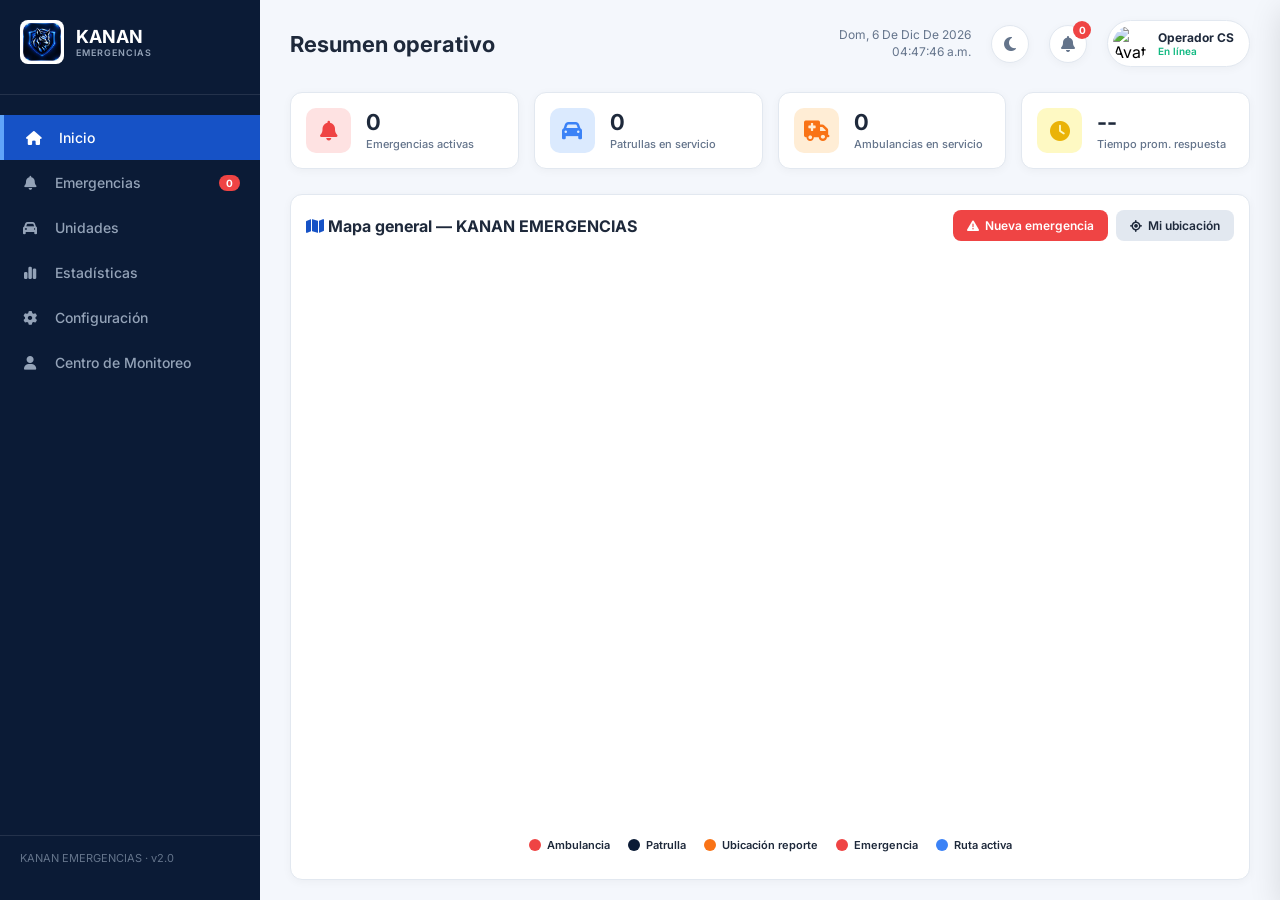
==== commit c353e7c0: "UPDATE" ====
--- a/admin/index.html
+++ b/admin/index.html
@@ -535,8 +535,6 @@
             <li class="active" data-view="inicio"><i class="fa-solid fa-house"></i> <span>Inicio</span></li>
             <li data-view="emergencias"><i class="fa-solid fa-bell"></i> <span>Emergencias</span><span class="nav-badge" id="navEmergenciasBadge">0</span></li>
             <li data-view="unidades"><i class="fa-solid fa-car"></i> <span>Unidades</span></li>
-            <li data-view="reportes"><i class="fa-solid fa-chart-simple"></i> <span>Centro de monitoreo
-            </span></li>
             <li data-view="reportes"><i class="fa-solid fa-chart-simple"></i> <span>Estadísticas</span></li>
             <li data-view="configuracion"><i class="fa-solid fa-gear"></i> <span>Configuración</span></li>
             <li data-view="perfil"><i class="fa-solid fa-user"></i> <span>Centro de Monitoreo</span></li>
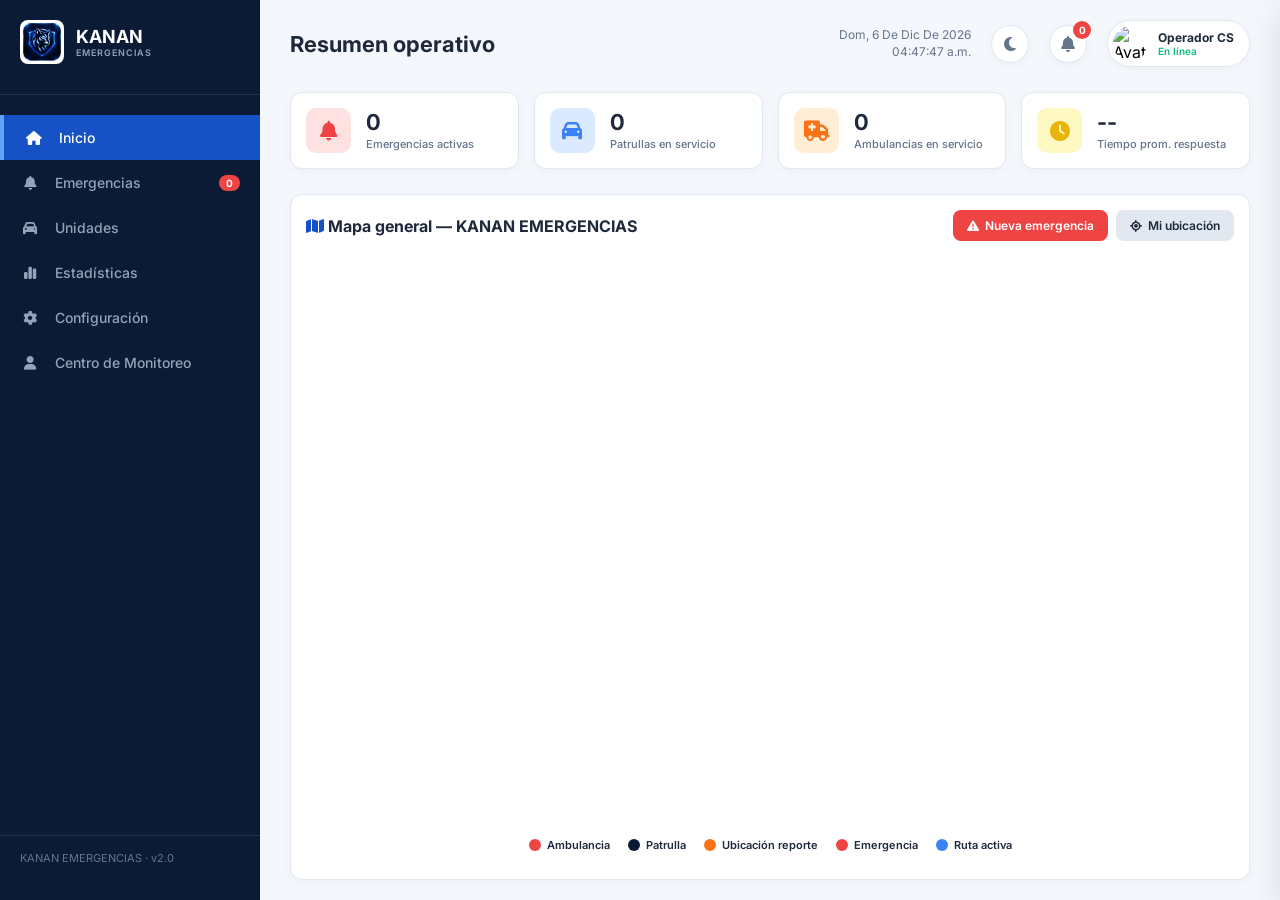
==== commit f51493e6: "update" ====
--- a/admin/index.html
+++ b/admin/index.html
@@ -519,6 +519,23 @@
         .autocomplete-item.empty i {
             color: var(--text-muted);
         }
+
+        /* ============================================
+           IFRAME CENTRO DE MONITOREO
+           ============================================ */
+        #view-perfil {
+            padding: 0;
+            height: 100%;
+        }
+        #iframeMonitoreo {
+            flex: 1;
+            width: 100%;
+            min-height: calc(100vh - 130px);
+            border: 0;
+            border-radius: 12px;
+            background: #fff;
+            box-shadow: var(--shadow);
+        }
     </style>
 </head>
 <body>
@@ -766,6 +783,16 @@
                     <input type="checkbox" id="darkToggle" style="width: 20px; height: 20px;">
                 </div>
             </div>
+        </div>
+
+        <!-- ============ VISTA CENTRO DE MONITOREO (iframe PHP) ============ -->
+        <div class="view" id="view-perfil">
+            <iframe 
+                id="iframeMonitoreo"
+                src="about:blank"
+                loading="lazy"
+                referrerpolicy="no-referrer">
+            </iframe>
         </div>
 
     </main>
@@ -1277,7 +1304,7 @@
         let filtroUnidades = 'todas';
         let filtroEmergencias = 'todas';
         let velocidadSim = 1;
-        const autoAsignar = true; // SIEMPRE ACTIVO
+        const autoAsignar = true;
 
         let puntoPartidaSeleccionado = null;
 
@@ -1289,24 +1316,35 @@
             if (!window._reasignInterval) {
                 window._reasignInterval = setInterval(() => {
                     Object.values(estadoUnidades).forEach(est => {
-                        if (est.estado === 'llegado' && !est.emergenciaAsignada) {
+                        if (!est.emergenciaAsignada &&
+                            (est.estado === 'llegado' || est.estado === 'error' || !est.ruta)) {
                             asignarNuevaRuta(est.info.id, centroSimulacion);
                         }
                     });
-                }, 15000);
+                }, 3000);
             }
             actualizarPanelUnidades();
             actualizarGridUnidades();
+            
+            setTimeout(() => {
+                Object.values(estadoUnidades).forEach(est => {
+                    if (!est.emergenciaAsignada && (est.estado === 'llegado' || !est.ruta)) {
+                        asignarNuevaRuta(est.info.id, centroSimulacion);
+                    }
+                });
+            }, 500);
         }
 
         async function asignarNuevaRuta(id, centro, destinoFijo = null) {
             const est = estadoUnidades[id];
             if (!est) return;
+            if (est.estado === 'en_camino' || est.estado === 'asignado') return;
+            
             est.estado = 'buscando';
             actualizarGridUnidades();
 
             const origen = est.marker.getLatLng();
-            const destino = destinoFijo || randomPointAround(centro, 2.0, 4.5);
+            const destino = destinoFijo || randomPointAround(centro, 0.5, 2.5);
 
             const ruta = await obtenerRuta(origen, destino);
             if (!ruta) {
@@ -1402,6 +1440,18 @@
                             setTimeout(() => resolverEmergencia(emerg.id), tiempoAtencion);
                         }
                         est.emergenciaAsignada = null;
+                        
+                        setTimeout(() => {
+                            if (!est.emergenciaAsignada && (est.estado === 'llegado' || est.estado === 'error')) {
+                                asignarNuevaRuta(est.info.id, centroSimulacion);
+                            }
+                        }, 500);
+                    } else {
+                        setTimeout(() => {
+                            if (!est.emergenciaAsignada && est.estado === 'llegado') {
+                                asignarNuevaRuta(est.info.id, centroSimulacion);
+                            }
+                        }, 300);
                     }
 
                     actualizarPanelUnidades();
@@ -1486,7 +1536,6 @@
             toast(`Nueva emergencia: ${tipoInfo.titulo}`, `${emergencia.direccion} · ${id}`, 'error');
             actualizarTodo();
             
-            // Asignación automática SIEMPRE
             setTimeout(() => asignarUnidadAEmergencia(id), 500);
             return emergencia;
         }
@@ -1507,7 +1556,6 @@
 
             if (candidatas.length === 0) {
                 toast('Sin unidades disponibles', `Reintentando asignación para ${emerg.id}...`, 'warning');
-                // Reintentar en 3 segundos
                 setTimeout(() => asignarUnidadAEmergencia(emergenciaId), 3000);
                 return;
             }
@@ -1521,6 +1569,8 @@
             mejor.velocidad = mejor.velocidadOriginal * 5.3;
             mejor.speedHud = null;
 
+            if (mejor.polyline) { map.removeLayer(mejor.polyline); mejor.polyline = null; }
+            mejor.estado = 'buscando';
             asignarNuevaRuta(mejor.info.id, centroSimulacion, emerg.posicion);
             
             toast('Unidad asignada', `${mejor.info.id} → ${emerg.titulo} (${emerg.id})`, 'success');
@@ -1547,7 +1597,7 @@
                         est.velocidad = est.velocidadOriginal;
                         est.velocidadOriginal = null;
                     }
-                    setTimeout(() => asignarNuevaRuta(est.info.id, centroSimulacion), 2000);
+                    setTimeout(() => asignarNuevaRuta(est.info.id, centroSimulacion), 300);
                 }
             }
 
@@ -1847,7 +1897,8 @@
             emergencias: 'Gestión de Emergencias',
             unidades: 'Gestión de Unidades',
             reportes: 'Estadísticas y Reportes',
-            configuracion: 'Configuración'
+            configuracion: 'Configuración',
+            perfil: 'Centro de Monitoreo'
         };
 
         document.querySelectorAll('.nav-menu li').forEach(li => {
@@ -1860,6 +1911,13 @@
                 document.getElementById('view-title').textContent = viewTitles[view] || 'KANAN EMERGENCIAS';
                 if (view === 'inicio' && map) setTimeout(() => map.invalidateSize(), 100);
                 if (view === 'reportes') setTimeout(() => { actualizarStatsReportes(); actualizarCharts(); }, 100);
+                // 👇 Cargar Centro de Monitoreo (iframe PHP) bajo demanda
+                if (view === 'perfil') {
+                    const iframe = document.getElementById('iframeMonitoreo');
+                    if (iframe && (iframe.src === 'about:blank' || iframe.src === '')) {
+                        iframe.src = 'central_monitoreo.php';
+                    }
+                }
             });
         });
 
@@ -1991,7 +2049,6 @@
             velocidadSim = parseInt(e.target.value);
         });
 
-        // Auto-asignación siempre activa (no configurable)
         const autoAsignarCheckbox = document.getElementById('autoAsignar');
         if (autoAsignarCheckbox) {
             autoAsignarCheckbox.checked = true;
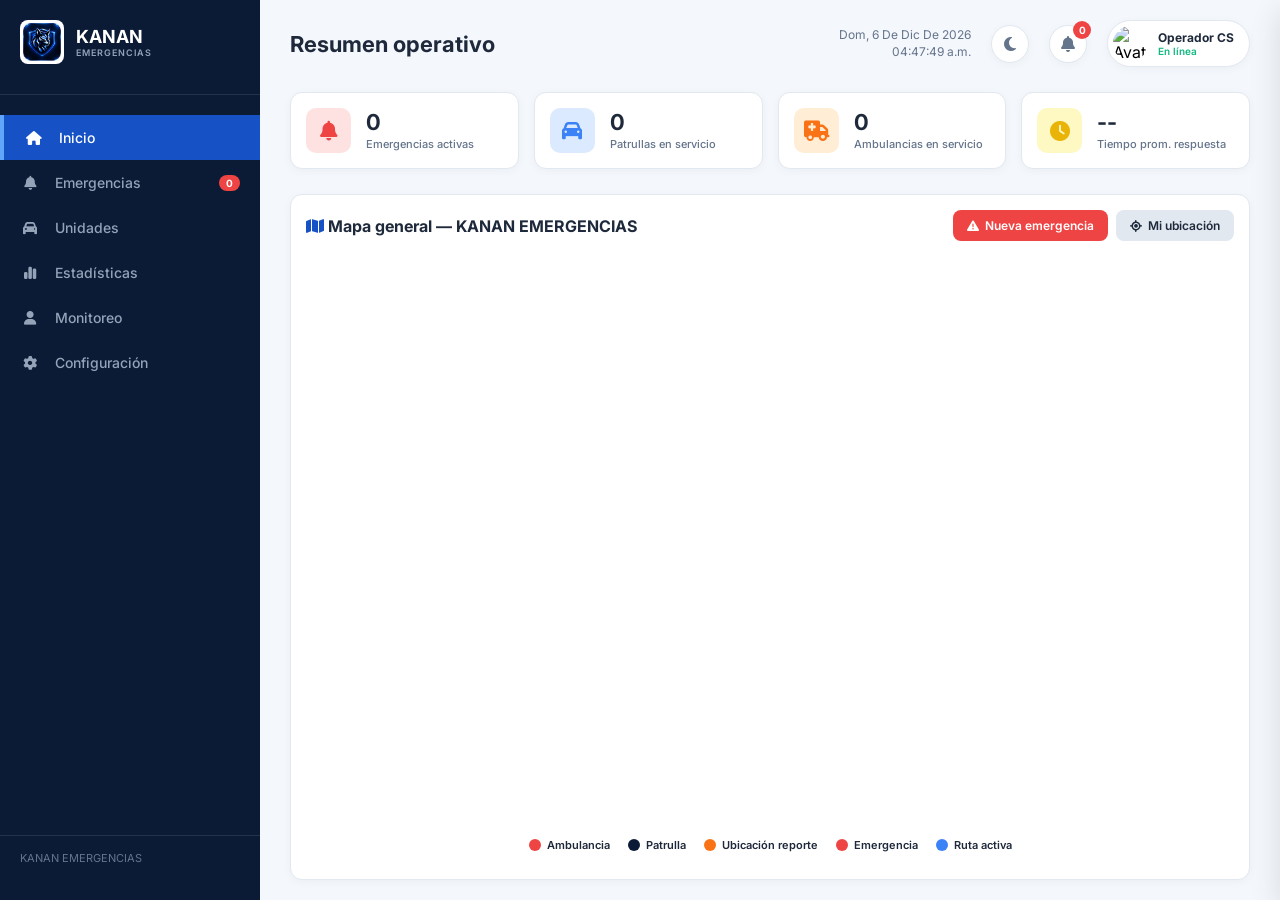
==== commit d343e266: "update" ====
--- a/admin/index.html
+++ b/admin/index.html
@@ -553,11 +553,11 @@
             <li data-view="emergencias"><i class="fa-solid fa-bell"></i> <span>Emergencias</span><span class="nav-badge" id="navEmergenciasBadge">0</span></li>
             <li data-view="unidades"><i class="fa-solid fa-car"></i> <span>Unidades</span></li>
             <li data-view="reportes"><i class="fa-solid fa-chart-simple"></i> <span>Estadísticas</span></li>
+            <li data-view="perfil"><i class="fa-solid fa-user"></i> <span>Monitoreo</span></li>
             <li data-view="configuracion"><i class="fa-solid fa-gear"></i> <span>Configuración</span></li>
-            <li data-view="perfil"><i class="fa-solid fa-user"></i> <span>Centro de Monitoreo</span></li>
         </ul>
         <div class="sidebar-footer">
-            <p>KANAN EMERGENCIAS · v2.0</p>
+            <p>KANAN EMERGENCIAS</p>
         </div>
     </aside>
 
@@ -1898,7 +1898,7 @@
             unidades: 'Gestión de Unidades',
             reportes: 'Estadísticas y Reportes',
             configuracion: 'Configuración',
-            perfil: 'Centro de Monitoreo'
+            perfil: '   '
         };
 
         document.querySelectorAll('.nav-menu li').forEach(li => {
